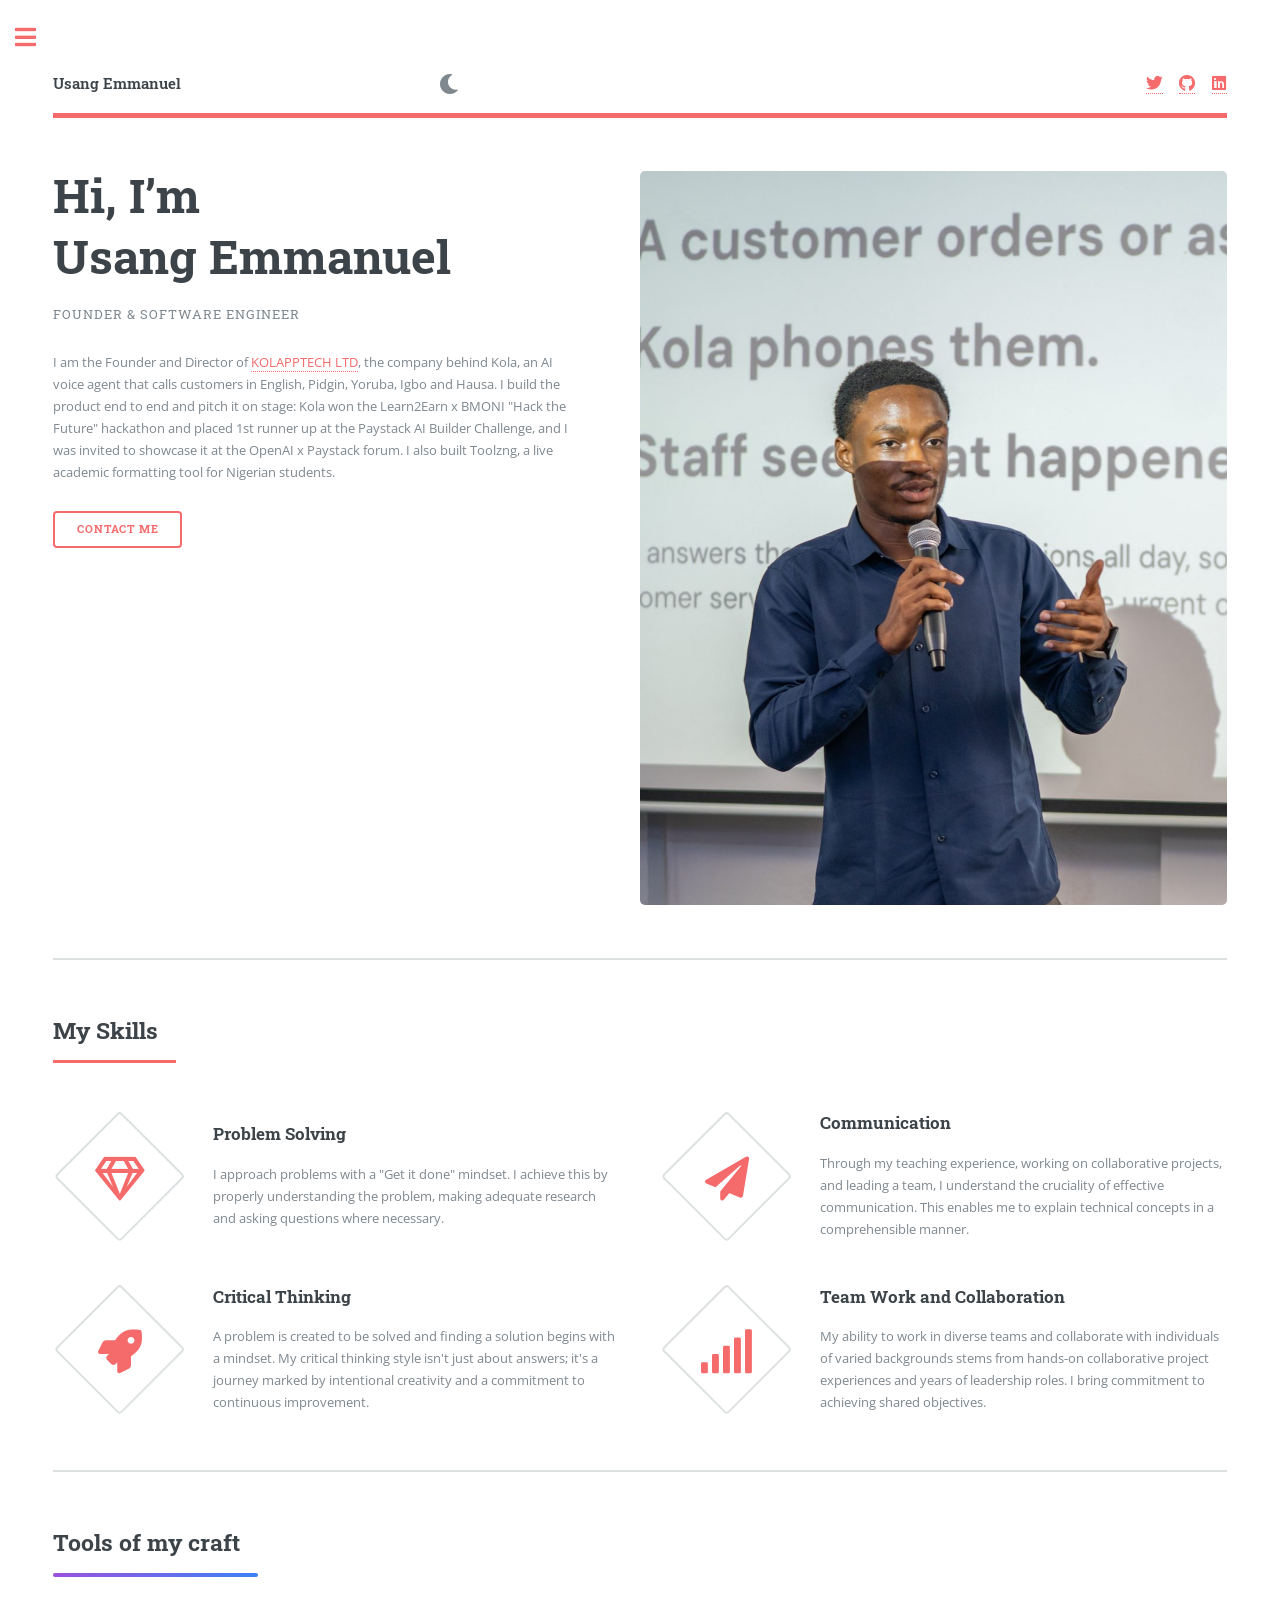
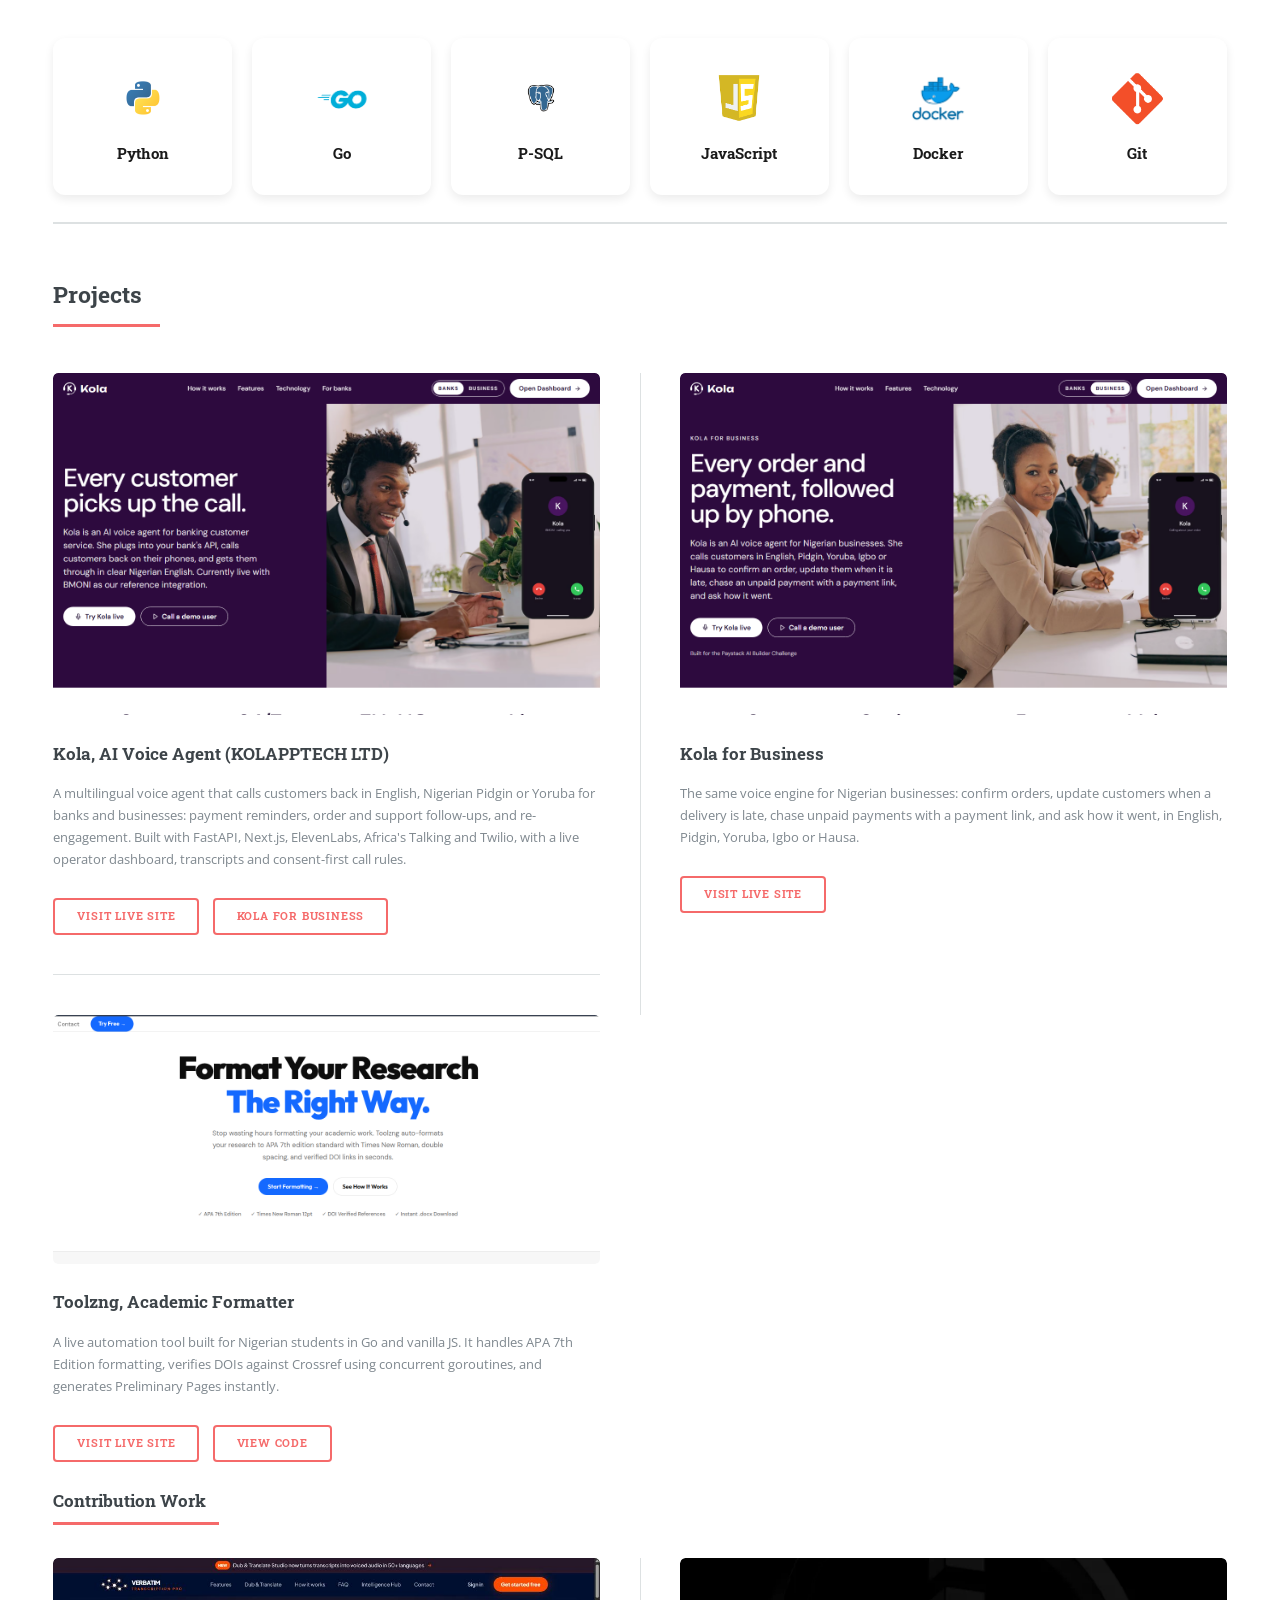
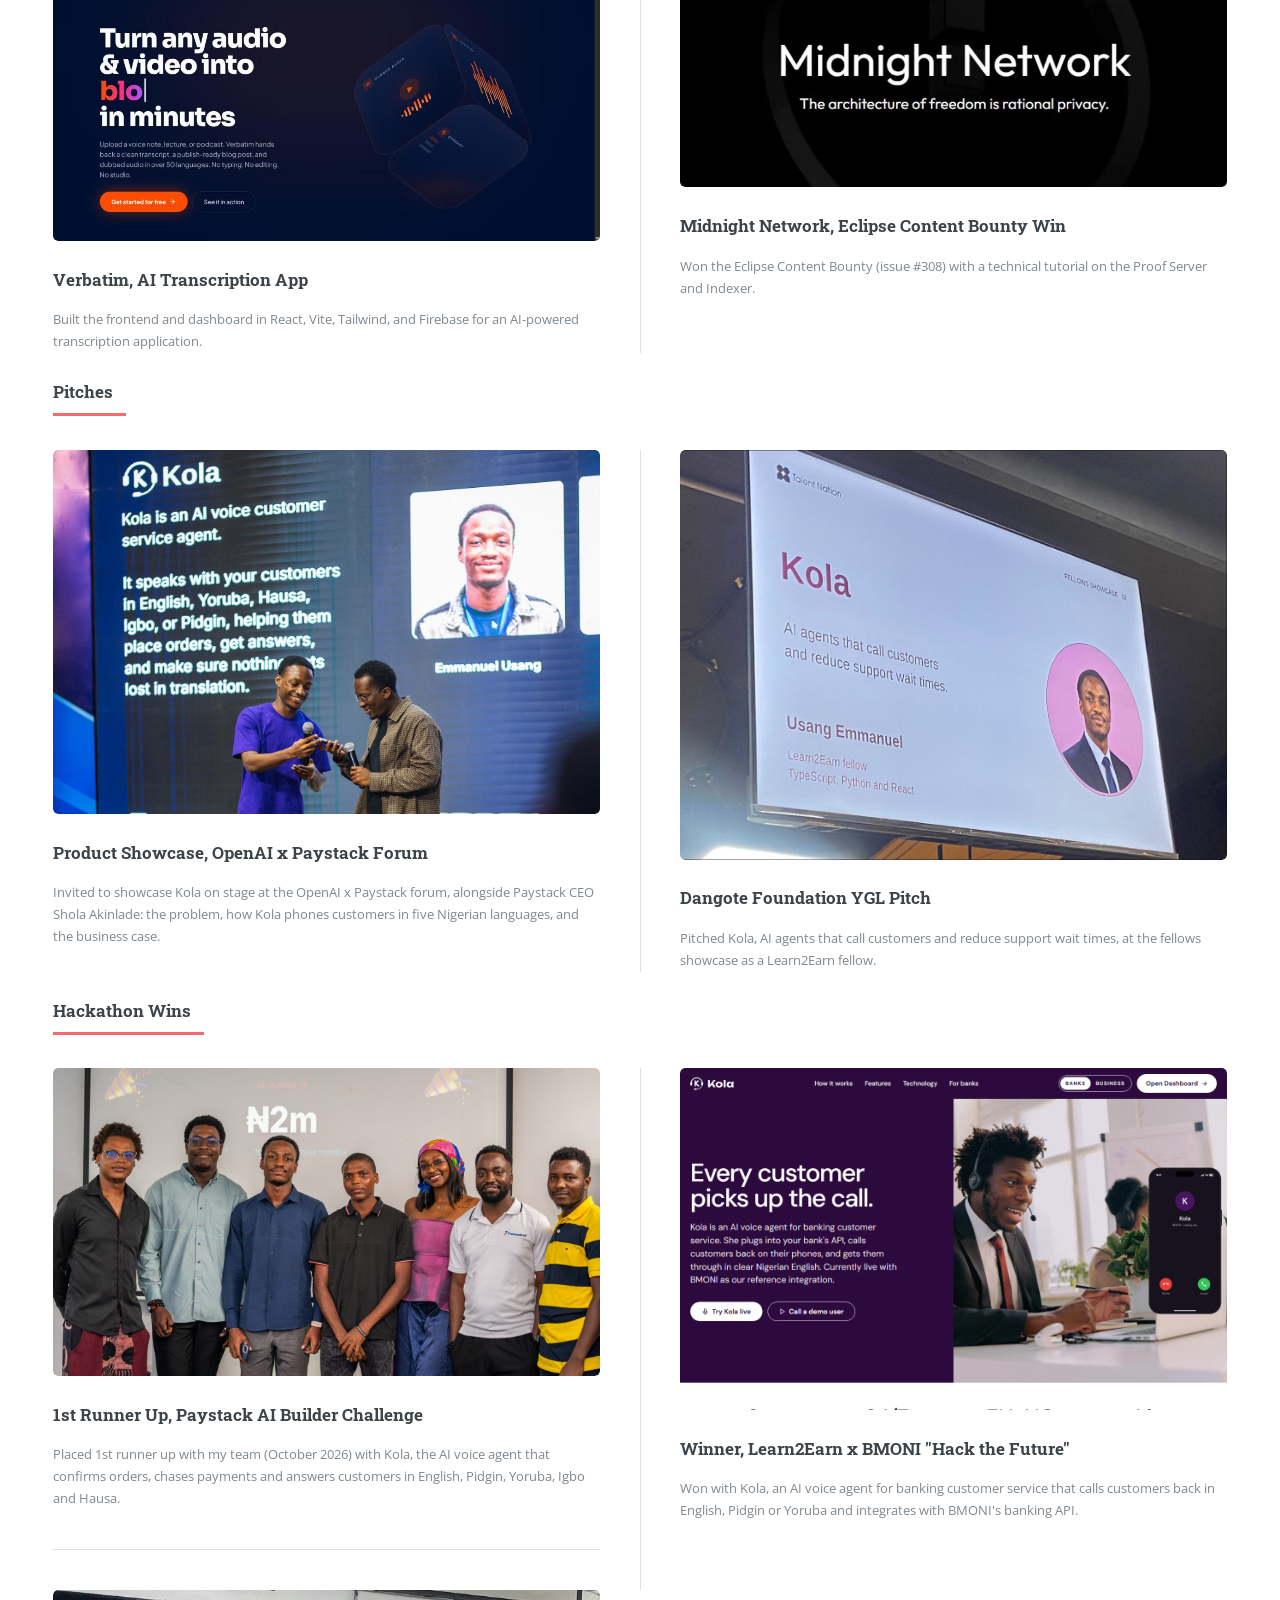
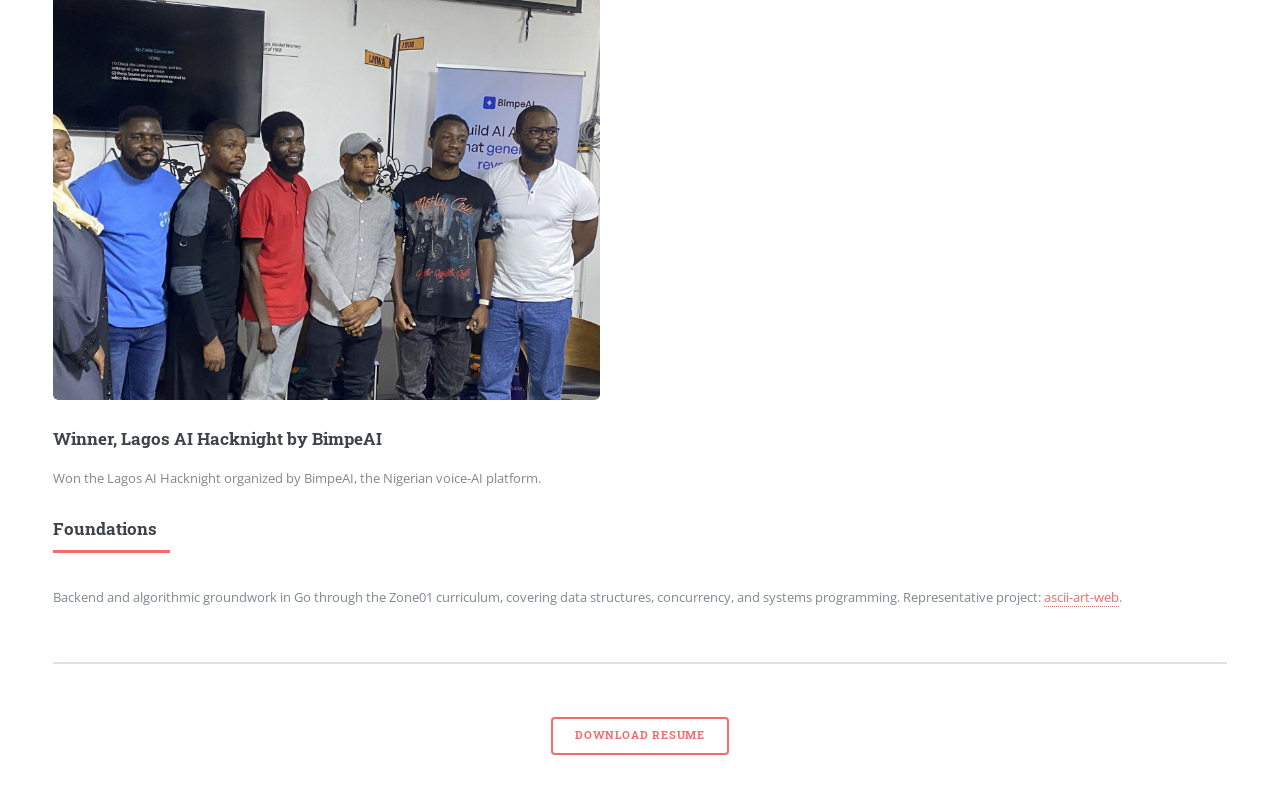
==== index.html @ 58391f9a "fix(portfolio): describe the OpenAI x Paystack event as an invited product showcase - Replace the fi" ====
<!DOCTYPE HTML>
<html>

<head>
    <title>Usang Emmanuel (Emmanuel Usang) | Founder &amp; Software Engineer, Lagos</title>
    <meta charset="utf-8" />
    <meta name="viewport" content="width=device-width, initial-scale=1, user-scalable=no" />
    <meta name="description" content="Usang Emmanuel (also written Emmanuel Usang) is a Lagos-based software engineer and the founder of KOLAPPTECH LTD, maker of Kola, an AI voice agent for banks and businesses. Python, Go, TypeScript and voice AI." />
    <meta name="author" content="Usang Emmanuel" />
    <link rel="canonical" href="https://emmanuellsensai.dev/" />
    <meta property="og:type" content="profile" />
    <meta property="og:site_name" content="Usang Emmanuel" />
    <meta property="og:title" content="Usang Emmanuel (Emmanuel Usang) | Founder &amp; Software Engineer" />
    <meta property="og:description" content="Founder of KOLAPPTECH LTD and maker of Kola, an AI voice agent for banks and businesses. Software engineer in Lagos, Nigeria." />
    <meta property="og:url" content="https://emmanuellsensai.dev/" />
    <meta property="og:image" content="https://emmanuellsensai.dev/images/paystack-openai-shola.jpg" />
    <meta property="og:image:alt" content="Usang Emmanuel on stage with Paystack CEO Shola Akinlade during his product showcase at the OpenAI x Paystack forum" />
    <meta property="profile:first_name" content="Usang" />
    <meta property="profile:last_name" content="Emmanuel" />
    <meta name="twitter:card" content="summary_large_image" />
    <meta name="twitter:title" content="Usang Emmanuel | Founder &amp; Software Engineer" />
    <meta name="twitter:description" content="Founder of KOLAPPTECH LTD and maker of Kola, an AI voice agent for banks and businesses." />
    <meta name="twitter:image" content="https://emmanuellsensai.dev/images/paystack-openai-shola.jpg" />
    <link rel="stylesheet" href="assets/css/main.css" />
    <script type="application/ld+json">
    {
      "@context": "https://schema.org",
      "@graph": [
        {
          "@type": "Person",
          "@id": "https://emmanuellsensai.dev/#person",
          "name": "Usang Emmanuel",
          "alternateName": ["Emmanuel Usang", "Emmanuel Usang Inyang", "Emmanuellsensai"],
          "url": "https://emmanuellsensai.dev/",
          "image": "https://emmanuellsensai.dev/images/usang-pitch.jpg",
          "jobTitle": "Founder and Director, KOLAPPTECH LTD",
          "description": "Software engineer and founder of KOLAPPTECH LTD, the company behind Kola, an AI voice agent for banks and businesses.",
          "worksFor": { "@id": "https://www.kolapp.tech/#org" },
          "address": { "@type": "PostalAddress", "addressLocality": "Lagos", "addressCountry": "NG" },
          "knowsAbout": ["Software engineering", "Voice AI", "Python", "Go", "TypeScript", "AI voice agents", "Public speaking"],
          "sameAs": [
            "https://github.com/Emmanuellsensai",
            "https://www.linkedin.com/in/usang-emmanuel-054b053a1/",
            "https://x.com/emmanuellsensai",
            "https://www.kolapp.tech"
          ]
        },
        {
          "@type": "Organization",
          "@id": "https://www.kolapp.tech/#org",
          "name": "KOLAPPTECH LTD",
          "url": "https://www.kolapp.tech",
          "founder": { "@id": "https://emmanuellsensai.dev/#person" }
        },
        {
          "@type": "WebSite",
          "@id": "https://emmanuellsensai.dev/#site",
          "url": "https://emmanuellsensai.dev/",
          "name": "Usang Emmanuel",
          "author": { "@id": "https://emmanuellsensai.dev/#person" }
        }
      ]
    }
    </script>
</head>

<body class="is-preload">

    <div id="wrapper">

        <div id="main">
            <div class="inner">

                <header id="header" style="display: flex; align-items: center;">
                    <a href="index.html" class="logo"><strong>Usang Emmanuel</strong></a>
                    <a href="#" id="theme-toggle" class="icon solid fa-moon" style="font-size: 1.5em; border-bottom: none; margin-left: auto; margin-right: 15px; color: inherit; text-decoration: none;"></a>
                    <ul class="icons" style="margin: 0;">
                        <li><a href="https://x.com/emmanuellsensai"><span class="icon brands fa-twitter"><span class="label">Twitter</span></span></a></li>
                        <li><a href="https://github.com/Emmanuellsensai"><span class="icon brands fa-github"><span class="label">GitHub</span></span></a></li>
                        <li><a href="https://www.linkedin.com/in/usang-emmanuel-054b053a1/"><span class="icon brands fa-linkedin"><span class="label">LinkedIn</span></span></a></li>
                    </ul>
                </header>

                <section id="banner">
                    <div class="content">
                        <header>
                            <h1>Hi, I’m Usang&nbsp;Emmanuel</h1>
                            <p>Founder &amp; Software Engineer</p>
                        </header>
                        <p>I am the Founder and Director of <a href="https://www.kolapp.tech">KOLAPPTECH LTD</a>, the company behind Kola, an AI voice agent that calls customers in English, Pidgin, Yoruba, Igbo and Hausa. I build the product end to end and pitch it on stage: Kola won the Learn2Earn x BMONI "Hack the Future" hackathon and placed 1st runner up at the Paystack AI Builder Challenge, and I was invited to showcase it at the OpenAI x Paystack forum. I also built Toolzng, a live academic formatting tool for Nigerian students.</p>
                        <ul class="actions">
                            <li><a href="mailto:emmanuelusang60@gmail.com?body=Hi%20Emmanuel," class="button big">Contact Me</a></li>
                        </ul>
                    </div>
                    <span class="image object">
                        <img src="images/usang-pitch.jpg" alt="Usang Emmanuel, founder of KOLAPPTECH LTD, pitching Kola on stage in Lagos" />
                    </span>
                </section>

                <section>
                    <header class="major">
                        <h2>My Skills</h2>
                    </header>
                    <div class="features">
                        <article>
                            <span class="icon fa-gem"></span>
                            <div class="content">
                                <h3>Problem Solving</h3>
                                <p>I approach problems with a "Get it done" mindset. I achieve this by properly understanding the problem, making adequate research and asking questions where necessary.</p>
                            </div>
                        </article>
                        <article>
                            <span class="icon solid fa-paper-plane"></span>
                            <div class="content">
                                <h3>Communication</h3>
                                <p>Through my teaching experience, working on collaborative projects, and leading a team, I understand the cruciality of effective communication. This enables me to explain technical concepts in a comprehensible manner.</p>
                            </div>
                        </article>
                        <article>
                            <span class="icon solid fa-rocket"></span>
                            <div class="content">
                                <h3>Critical Thinking</h3>
                                <p>A problem is created to be solved and finding a solution begins with a mindset. My critical thinking style isn't just about answers; it's a journey marked by intentional creativity and a commitment to continuous improvement.</p>
                            </div>
                        </article>
                        <article>
                            <span class="icon solid fa-signal"></span>
                            <div class="content">
                                <h3>Team Work and Collaboration</h3>
                                <p>My ability to work in diverse teams and collaborate with individuals of varied backgrounds stems from hands-on collaborative project experiences and years of leadership roles. I bring commitment to achieving shared objectives.</p>
                            </div>
                        </article>
                    </div>
                </section>

                <section>
                    <header class="major">
                        <h2 class="gradient-heading">Tools of my craft</h2>
                    </header>
                    <div class="tools-grid">
                        <div class="tool-card">
                            <img src="images/python-logo.png" alt="Python" />
                            <h4>Python</h4>
                        </div>
                        <div class="tool-card">
                            <img src="images/go-logo.png" alt="Go" />
                            <h4>Go</h4>
                        </div>
                        <div class="tool-card">
                            <img src="images/sql-logo.png" alt="SQL" />
                            <h4>P-SQL</h4>
                        </div>
                        <div class="tool-card">
                            <img src="images/js-logo.png" alt="JavaScript" />
                            <h4>JavaScript</h4>
                        </div>
                        <div class="tool-card">
                            <img src="images/docker-logo.png" alt="Docker" />
                            <h4>Docker</h4>
                        </div>
                        <div class="tool-card">
                            <img src="images/git-logo.png" alt="Git" />
                            <h4>Git</h4>
                        </div>
                    </div>
                </section>

                <section>
                    <header class="major">
                        <h2>Projects</h2>
                    </header>
                    <div class="posts">
                        <article>
                            <a href="https://www.kolapp.tech" class="image"><img src="images/kola.png" alt="Kola for Banks: AI voice agent for bank customer service in Nigeria, by KOLAPPTECH LTD" /></a>
                            <h3>Kola, AI Voice Agent (KOLAPPTECH LTD)</h3>
                            <p>A multilingual voice agent that calls customers back in English, Nigerian Pidgin or Yoruba for banks and businesses: payment reminders, order and support follow-ups, and re-engagement. Built with FastAPI, Next.js, ElevenLabs, Africa's Talking and Twilio, with a live operator dashboard, transcripts and consent-first call rules.</p>
                            <ul class="actions">
                                <li><a href="https://www.kolapp.tech" class="button">Visit Live Site</a></li>
                                <li><a href="https://business.kolapp.tech" class="button">Kola for Business</a></li>
                            </ul>
                        </article>
                        <article>
                            <a href="https://business.kolapp.tech" class="image"><img src="images/kola-business.png" alt="Kola for Business: AI voice agent for orders and payments in five Nigerian languages" /></a>
                            <h3>Kola for Business</h3>
                            <p>The same voice engine for Nigerian businesses: confirm orders, update customers when a delivery is late, chase unpaid payments with a payment link, and ask how it went, in English, Pidgin, Yoruba, Igbo or Hausa.</p>
                            <ul class="actions">
                                <li><a href="https://business.kolapp.tech" class="button">Visit Live Site</a></li>
                            </ul>
                        </article>
                        <article>
                            <a href="https://toolzng.me" class="image"><img src="images/toolzng.jpg" alt="Toolzng, an academic document formatting tool for Nigerian students" /></a>
                            <h3>Toolzng, Academic Formatter</h3>
                            <p>A live automation tool built for Nigerian students in Go and vanilla JS. It handles APA 7th Edition formatting, verifies DOIs against Crossref using concurrent goroutines, and generates Preliminary Pages instantly.</p>
                            <ul class="actions">
                                <li><a href="https://toolzng.me" class="button">Visit Live Site</a></li>
                                <li><a href="https://github.com/Emmanuellsensai/toolzng-public" class="button">View Code</a></li>
                            </ul>
                        </article>
                                            </div>
                    <header class="major">
                        <h3>Contribution Work</h3>
                    </header>
                    <div class="posts">
                                                <article>
                            <a href="https://verbatim.site" class="image"><img src="images/verbatim.jpg" alt="Verbatim, an AI transcription app" /></a>
                            <h3>Verbatim, AI Transcription App</h3>
                            <p>Built the frontend and dashboard in React, Vite, Tailwind, and Firebase for an AI-powered transcription application.</p>
                        </article>
                        <article>
                            <a href="https://dev.to/emmanuellsensai/proof-server-and-indexer-how-midnight-processes-transactions-1adn" class="image"><img src="images/midnight-tutorial.png" alt="Tutorial by Usang Emmanuel on how Midnight Network proof servers and indexers process transactions" /></a>
                            <h3>Midnight Network, Eclipse Content Bounty Win</h3>
                            <p>Won the Eclipse Content Bounty (issue #308) with a technical tutorial on the Proof Server and Indexer.</p>
                        </article>
                    </div>
                    <header class="major">
                        <h3>Pitches</h3>
                    </header>
                    <div class="posts">
                        <article>
                            <a href="https://business.kolapp.tech" class="image"><img src="images/paystack-openai-shola.jpg" alt="Usang Emmanuel on stage with Paystack CEO Shola Akinlade during his product showcase at the OpenAI x Paystack forum" loading="lazy" /></a>
                            <h3>Product Showcase, OpenAI x Paystack Forum</h3>
                            <p>Invited to showcase Kola on stage at the OpenAI x Paystack forum, alongside Paystack CEO Shola Akinlade: the problem, how Kola phones customers in five Nigerian languages, and the business case.</p>
                        </article>
                        <article>
                            <a href="https://www.kolapp.tech" class="image"><img src="images/dangote-ygl-showcase.jpg" alt="Kola slide with Usang Emmanuel's photo on screen at the Dangote Foundation YGL pitch fellows showcase" loading="lazy" /></a>
                            <h3>Dangote Foundation YGL Pitch</h3>
                            <p>Pitched Kola, AI agents that call customers and reduce support wait times, at the fellows showcase as a Learn2Earn fellow.</p>
                        </article>
                    </div>
                    <header class="major">
                        <h3>Hackathon Wins</h3>
                    </header>
                    <div class="posts">
                        <article>
                            <a href="https://business.kolapp.tech" class="image"><img src="images/paystack-hackathon-team.jpg" alt="Usang Emmanuel and team, 1st runner up at the Paystack AI Builder Challenge" loading="lazy" /></a>
                            <h3>1st Runner Up, Paystack AI Builder Challenge</h3>
                            <p>Placed 1st runner up with my team (October 2026) with Kola, the AI voice agent that confirms orders, chases payments and answers customers in English, Pidgin, Yoruba, Igbo and Hausa.</p>
                        </article>
                        <article>
                            <a href="https://www.kolapp.tech" class="image"><img src="images/kola.png" alt="Kola, winner of the Learn2Earn x BMONI Hack the Future hackathon" /></a>
                            <h3>Winner, Learn2Earn x BMONI "Hack the Future"</h3>
                            <p>Won with Kola, an AI voice agent for banking customer service that calls customers back in English, Pidgin or Yoruba and integrates with BMONI's banking API.</p>
                        </article>
                        <article>
                            <a href="https://www.kolapp.tech" class="image"><img src="images/lagos-ai-hacknight.jpg" alt="Usang Emmanuel with fellow builders at the Lagos AI Hacknight by BimpeAI" loading="lazy" /></a>
                            <h3>Winner, Lagos AI Hacknight by BimpeAI</h3>
                            <p>Won the Lagos AI Hacknight organized by BimpeAI, the Nigerian voice-AI platform.</p>
                        </article>
                    </div>
                    <header class="major">
                        <h3>Foundations</h3>
                    </header>
                    <p>Backend and algorithmic groundwork in Go through the Zone01 curriculum, covering data structures, concurrency, and systems programming. Representative project: <a href="https://github.com/Emmanuellsensai/ascii-art-web">ascii-art-web</a>.</p>
                </section>

                <section class="split contact">
                    <ul class="actions special">
                        <li><a href="Usang_Emmanuel_CV.pdf" class="button">Download Resume</a></li>
                    </ul>
                </section>

            </div>
        </div>

        <div id="sidebar">
            <div class="inner">

                <section id="search" class="alt">
                    <form method="post" action="#">
                        <input type="text" name="query" id="query" placeholder="Search" />
                    </form>
                </section>

                <nav id="menu">
                    <header class="major">
                        <h2>Menu</h2>
                    </header>
                    <ul>
                        <li><a href="index.html">Homepage</a></li>
                        <li><a href="generic.html">Projects</a></li>
                        <li><a href="Usang_Emmanuel_CV.pdf">Download Resume</a></li>
                    </ul>
                </nav>

                <section>
                    <header class="major">
                        <h2>Get in touch with me</h2>
                    </header>
                    <p>I am open to Fullstack and Backend Developer roles, partnerships with banks and businesses through KOLAPPTECH LTD, collaborative projects, and solving your business problems.</p>
                    <ul class="contact">
                        <li class="icon solid fa-envelope"><a href="mailto:emmanuelusang60@gmail.com">emmanuelusang60@gmail.com</a></li>
                        <li class="icon solid fa-phone">(234) 80-2054-3916</li>
                        <li class="icon solid fa-home">Yaba, Lagos, Nigeria<br /></li>
                    </ul>
                </section>
                
                <footer id="footer">
                    <p class="copyright">&copy; 2026 Usang Emmanuel. All rights reserved. Design: <a href="https://html5up.net">HTML5 UP</a>.</p>
                </footer>

            </div>
        </div>

    </div>

    <script src="assets/js/jquery.min.js"></script>
    <script src="assets/js/browser.min.js"></script>
    <script src="assets/js/breakpoints.min.js"></script>
    <script src="assets/js/util.js"></script>
    <script src="assets/js/main.js"></script>
    <script>
        const themeToggle = document.getElementById('theme-toggle');
        themeToggle.addEventListener('click', function(e) {
            e.preventDefault();
            document.body.classList.toggle('dark-mode');
            
            if (document.body.classList.contains('dark-mode')) {
                themeToggle.classList.remove('fa-moon');
                themeToggle.classList.add('fa-sun');
            } else {
                themeToggle.classList.remove('fa-sun');
                themeToggle.classList.add('fa-moon');
            }
        });
    </script>

</body>


</html>
---- assets/css/main.css ----
@import url(fontawesome-all.min.css);
@import url("https://fonts.googleapis.com/css?family=Open+Sans:400,600,400italic,600italic|Roboto+Slab:400,700");
/*
	Editorial by HTML5 UP
	html5up.net | @ajlkn
	Free for personal and commercial use under the CCA 3.0 license (html5up.net/license)
*/
html, body, div, span, applet, object,
iframe, h1, h2, h3, h4, h5, h6, p, blockquote,
pre, a, abbr, acronym, address, big, cite,
code, del, dfn, em, img, ins, kbd, q, s, samp,
small, strike, strong, sub, sup, tt, var, b,
u, i, center, dl, dt, dd, ol, ul, li, fieldset,
form, label, legend, table, caption, tbody,
tfoot, thead, tr, th, td, article, aside,
canvas, details, embed, figure, figcaption,
footer, header, hgroup, menu, nav, output, ruby,
section, summary, time, mark, audio, video {
  margin: 0;
  padding: 0;
  border: 0;
  font-size: 100%;
  font: inherit;
  vertical-align: baseline; }

article, aside, details, figcaption, figure,
footer, header, hgroup, menu, nav, section {
  display: block; }

body {
  line-height: 1; }

ol, ul {
  list-style: none; }

blockquote, q {
  quotes: none; }
  blockquote:before, blockquote:after, q:before, q:after {
    content: '';
    content: none; }

table {
  border-collapse: collapse;
  border-spacing: 0; }

body {
  -webkit-text-size-adjust: none; }

mark {
  background-color: transparent;
  color: inherit; }

input::-moz-focus-inner {
  border: 0;
  padding: 0; }

input, select, textarea {
  -moz-appearance: none;
  -webkit-appearance: none;
  -ms-appearance: none;
  appearance: none; }

/* Basic */
@-ms-viewport {
  width: device-width; }

body {
  -ms-overflow-style: scrollbar; }

@media screen and (max-width: 480px) {
  html, body {
    min-width: 320px; } }

html {
  box-sizing: border-box; }

*, *:before, *:after {
  box-sizing: inherit; }

body {
  background: #ffffff; }
  body.is-preload *, body.is-preload *:before, body.is-preload *:after, body.is-resizing *, body.is-resizing *:before, body.is-resizing *:after {
    -moz-animation: none !important;
    -webkit-animation: none !important;
    -ms-animation: none !important;
    animation: none !important;
    -moz-transition: none !important;
    -webkit-transition: none !important;
    -ms-transition: none !important;
    transition: none !important; }

/* Type */
body, input, select, textarea {
  color: #7f888f;
  font-family: "Open Sans", sans-serif;
  font-size: 13pt;
  font-weight: 400;
  line-height: 1.65; }
  @media screen and (max-width: 1680px) {
    body, input, select, textarea {
      font-size: 11pt; } }
  @media screen and (max-width: 1280px) {
    body, input, select, textarea {
      font-size: 10pt; } }
  @media screen and (max-width: 360px) {
    body, input, select, textarea {
      font-size: 9pt; } }

a {
  -moz-transition: color 0.2s ease-in-out, border-bottom-color 0.2s ease-in-out;
  -webkit-transition: color 0.2s ease-in-out, border-bottom-color 0.2s ease-in-out;
  -ms-transition: color 0.2s ease-in-out, border-bottom-color 0.2s ease-in-out;
  transition: color 0.2s ease-in-out, border-bottom-color 0.2s ease-in-out;
  border-bottom: dotted 1px;
  color: #f56a6a;
  text-decoration: none; }
  a:hover {
    border-bottom-color: #f56a6a;
    color: #f56a6a !important; }
    a:hover strong {
      color: inherit; }

strong, b {
  color: #3d4449;
  font-weight: 600; }

em, i {
  font-style: italic; }

p {
  margin: 0 0 2em 0; }

h1, h2, h3, h4, h5, h6 {
  color: #3d4449;
  font-family: "Roboto Slab", serif;
  font-weight: 700;
  line-height: 1.5;
  margin: 0 0 1em 0; }
  h1 a, h2 a, h3 a, h4 a, h5 a, h6 a {
    color: inherit;
    text-decoration: none;
    border-bottom: 0; }

h1 {
  font-size: 4em;
  margin: 0 0 0.5em 0;
  line-height: 1.3; }

h2 {
  font-size: 1.75em; }

h3 {
  font-size: 1.25em; }

h4 {
  font-size: 1.1em; }

h5 {
  font-size: 0.9em; }

h6 {
  font-size: 0.7em; }

@media screen and (max-width: 1680px) {
  h1 {
    font-size: 3.5em; } }

@media screen and (max-width: 980px) {
  h1 {
    font-size: 3.25em; } }

@media screen and (max-width: 736px) {
  h1 {
    font-size: 2em;
    line-height: 1.4; }
  h2 {
    font-size: 1.5em; } }

sub {
  font-size: 0.8em;
  position: relative;
  top: 0.5em; }

sup {
  font-size: 0.8em;
  position: relative;
  top: -0.5em; }

blockquote {
  border-left: solid 3px rgba(210, 215, 217, 0.75);
  font-style: italic;
  margin: 0 0 2em 0;
  padding: 0.5em 0 0.5em 2em; }

code {
  background: rgba(230, 235, 237, 0.25);
  border-radius: 0.375em;
  border: solid 1px rgba(210, 215, 217, 0.75);
  font-family: "Courier New", monospace;
  font-size: 0.9em;
  margin: 0 0.25em;
  padding: 0.25em 0.65em; }

pre {
  -webkit-overflow-scrolling: touch;
  font-family: "Courier New", monospace;
  font-size: 0.9em;
  margin: 0 0 2em 0; }
  pre code {
    display: block;
    line-height: 1.75;
    padding: 1em 1.5em;
    overflow-x: auto; }

hr {
  border: 0;
  border-bottom: solid 1px rgba(210, 215, 217, 0.75);
  margin: 2em 0; }
  hr.major {
    margin: 3em 0; }

.align-left {
  text-align: left; }

.align-center {
  text-align: center; }

.align-right {
  text-align: right; }

/* Row */
.row {
  display: flex;
  flex-wrap: wrap;
  box-sizing: border-box;
  align-items: stretch; }
  .row > * {
    box-sizing: border-box; }
  .row.gtr-uniform > * > :last-child {
    margin-bottom: 0; }
  .row.aln-left {
    justify-content: flex-start; }
  .row.aln-center {
    justify-content: center; }
  .row.aln-right {
    justify-content: flex-end; }
  .row.aln-top {
    align-items: flex-start; }
  .row.aln-middle {
    align-items: center; }
  .row.aln-bottom {
    align-items: flex-end; }
  .row > .imp {
    order: -1; }
  .row > .col-1 {
    width: 8.33333%; }
  .row > .off-1 {
    margin-left: 8.33333%; }
  .row > .col-2 {
    width: 16.66667%; }
  .row > .off-2 {
    margin-left: 16.66667%; }
  .row > .col-3 {
    width: 25%; }
  .row > .off-3 {
    margin-left: 25%; }
  .row > .col-4 {
    width: 33.33333%; }
  .row > .off-4 {
    margin-left: 33.33333%; }
  .row > .col-5 {
    width: 41.66667%; }
  .row > .off-5 {
    margin-left: 41.66667%; }
  .row > .col-6 {
    width: 50%; }
  .row > .off-6 {
    margin-left: 50%; }
  .row > .col-7 {
    width: 58.33333%; }
  .row > .off-7 {
    margin-left: 58.33333%; }
  .row > .col-8 {
    width: 66.66667%; }
  .row > .off-8 {
    margin-left: 66.66667%; }
  .row > .col-9 {
    width: 75%; }
  .row > .off-9 {
    margin-left: 75%; }
  .row > .col-10 {
    width: 83.33333%; }
  .row > .off-10 {
    margin-left: 83.33333%; }
  .row > .col-11 {
    width: 91.66667%; }
  .row > .off-11 {
    margin-left: 91.66667%; }
  .row > .col-12 {
    width: 100%; }
  .row > .off-12 {
    margin-left: 100%; }
  .row.gtr-0 {
    margin-top: 0;
    margin-left: 0em; }
    .row.gtr-0 > * {
      padding: 0 0 0 0em; }
    .row.gtr-0.gtr-uniform {
      margin-top: 0em; }
      .row.gtr-0.gtr-uniform > * {
        padding-top: 0em; }
  .row.gtr-25 {
    margin-top: 0;
    margin-left: -0.375em; }
    .row.gtr-25 > * {
      padding: 0 0 0 0.375em; }
    .row.gtr-25.gtr-uniform {
      margin-top: -0.375em; }
      .row.gtr-25.gtr-uniform > * {
        padding-top: 0.375em; }
  .row.gtr-50 {
    margin-top: 0;
    margin-left: -0.75em; }
    .row.gtr-50 > * {
      padding: 0 0 0 0.75em; }
    .row.gtr-50.gtr-uniform {
      margin-top: -0.75em; }
      .row.gtr-50.gtr-uniform > * {
        padding-top: 0.75em; }
  .row {
    margin-top: 0;
    margin-left: -1.5em; }
    .row > * {
      padding: 0 0 0 1.5em; }
    .row.gtr-uniform {
      margin-top: -1.5em; }
      .row.gtr-uniform > * {
        padding-top: 1.5em; }
  .row.gtr-150 {
    margin-top: 0;
    margin-left: -2.25em; }
    .row.gtr-150 > * {
      padding: 0 0 0 2.25em; }
    .row.gtr-150.gtr-uniform {
      margin-top: -2.25em; }
      .row.gtr-150.gtr-uniform > * {
        padding-top: 2.25em; }
  .row.gtr-200 {
    margin-top: 0;
    margin-left: -3em; }
    .row.gtr-200 > * {
      padding: 0 0 0 3em; }
    .row.gtr-200.gtr-uniform {
      margin-top: -3em; }
      .row.gtr-200.gtr-uniform > * {
        padding-top: 3em; }
  @media screen and (max-width: 1680px) {
    .row {
      display: flex;
      flex-wrap: wrap;
      box-sizing: border-box;
      align-items: stretch; }
      .row > * {
        box-sizing: border-box; }
      .row.gtr-uniform > * > :last-child {
        margin-bottom: 0; }
      .row.aln-left {
        justify-content: flex-start; }
      .row.aln-center {
        justify-content: center; }
      .row.aln-right {
        justify-content: flex-end; }
      .row.aln-top {
        align-items: flex-start; }
      .row.aln-middle {
        align-items: center; }
      .row.aln-bottom {
        align-items: flex-end; }
      .row > .imp-xlarge {
        order: -1; }
      .row > .col-1-xlarge {
        width: 8.33333%; }
      .row > .off-1-xlarge {
        margin-left: 8.33333%; }
      .row > .col-2-xlarge {
        width: 16.66667%; }
      .row > .off-2-xlarge {
        margin-left: 16.66667%; }
      .row > .col-3-xlarge {
        width: 25%; }
      .row > .off-3-xlarge {
        margin-left: 25%; }
      .row > .col-4-xlarge {
        width: 33.33333%; }
      .row > .off-4-xlarge {
        margin-left: 33.33333%; }
      .row > .col-5-xlarge {
        width: 41.66667%; }
      .row > .off-5-xlarge {
        margin-left: 41.66667%; }
      .row > .col-6-xlarge {
        width: 50%; }
      .row > .off-6-xlarge {
        margin-left: 50%; }
      .row > .col-7-xlarge {
        width: 58.33333%; }
      .row > .off-7-xlarge {
        margin-left: 58.33333%; }
      .row > .col-8-xlarge {
        width: 66.66667%; }
      .row > .off-8-xlarge {
        margin-left: 66.66667%; }
      .row > .col-9-xlarge {
        width: 75%; }
      .row > .off-9-xlarge {
        margin-left: 75%; }
      .row > .col-10-xlarge {
        width: 83.33333%; }
      .row > .off-10-xlarge {
        margin-left: 83.33333%; }
      .row > .col-11-xlarge {
        width: 91.66667%; }
      .row > .off-11-xlarge {
        margin-left: 91.66667%; }
      .row > .col-12-xlarge {
        width: 100%; }
      .row > .off-12-xlarge {
        margin-left: 100%; }
      .row.gtr-0 {
        margin-top: 0;
        margin-left: 0em; }
        .row.gtr-0 > * {
          padding: 0 0 0 0em; }
        .row.gtr-0.gtr-uniform {
          margin-top: 0em; }
          .row.gtr-0.gtr-uniform > * {
            padding-top: 0em; }
      .row.gtr-25 {
        margin-top: 0;
        margin-left: -0.375em; }
        .row.gtr-25 > * {
          padding: 0 0 0 0.375em; }
        .row.gtr-25.gtr-uniform {
          margin-top: -0.375em; }
          .row.gtr-25.gtr-uniform > * {
            padding-top: 0.375em; }
      .row.gtr-50 {
        margin-top: 0;
        margin-left: -0.75em; }
        .row.gtr-50 > * {
          padding: 0 0 0 0.75em; }
        .row.gtr-50.gtr-uniform {
          margin-top: -0.75em; }
          .row.gtr-50.gtr-uniform > * {
            padding-top: 0.75em; }
      .row {
        margin-top: 0;
        margin-left: -1.5em; }
        .row > * {
          padding: 0 0 0 1.5em; }
        .row.gtr-uniform {
          margin-top: -1.5em; }
          .row.gtr-uniform > * {
            padding-top: 1.5em; }
      .row.gtr-150 {
        margin-top: 0;
        margin-left: -2.25em; }
        .row.gtr-150 > * {
          padding: 0 0 0 2.25em; }
        .row.gtr-150.gtr-uniform {
          margin-top: -2.25em; }
          .row.gtr-150.gtr-uniform > * {
            padding-top: 2.25em; }
      .row.gtr-200 {
        margin-top: 0;
        margin-left: -3em; }
        .row.gtr-200 > * {
          padding: 0 0 0 3em; }
        .row.gtr-200.gtr-uniform {
          margin-top: -3em; }
          .row.gtr-200.gtr-uniform > * {
            padding-top: 3em; } }
  @media screen and (max-width: 1280px) {
    .row {
      display: flex;
      flex-wrap: wrap;
      box-sizing: border-box;
      align-items: stretch; }
      .row > * {
        box-sizing: border-box; }
      .row.gtr-uniform > * > :last-child {
        margin-bottom: 0; }
      .row.aln-left {
        justify-content: flex-start; }
      .row.aln-center {
        justify-content: center; }
      .row.aln-right {
        justify-content: flex-end; }
      .row.aln-top {
        align-items: flex-start; }
      .row.aln-middle {
        align-items: center; }
      .row.aln-bottom {
        align-items: flex-end; }
      .row > .imp-large {
        order: -1; }
      .row > .col-1-large {
        width: 8.33333%; }
      .row > .off-1-large {
        margin-left: 8.33333%; }
      .row > .col-2-large {
        width: 16.66667%; }
      .row > .off-2-large {
        margin-left: 16.66667%; }
      .row > .col-3-large {
        width: 25%; }
      .row > .off-3-large {
        margin-left: 25%; }
      .row > .col-4-large {
        width: 33.33333%; }
      .row > .off-4-large {
        margin-left: 33.33333%; }
      .row > .col-5-large {
        width: 41.66667%; }
      .row > .off-5-large {
        margin-left: 41.66667%; }
      .row > .col-6-large {
        width: 50%; }
      .row > .off-6-large {
        margin-left: 50%; }
      .row > .col-7-large {
        width: 58.33333%; }
      .row > .off-7-large {
        margin-left: 58.33333%; }
      .row > .col-8-large {
        width: 66.66667%; }
      .row > .off-8-large {
        margin-left: 66.66667%; }
      .row > .col-9-large {
        width: 75%; }
      .row > .off-9-large {
        margin-left: 75%; }
      .row > .col-10-large {
        width: 83.33333%; }
      .row > .off-10-large {
        margin-left: 83.33333%; }
      .row > .col-11-large {
        width: 91.66667%; }
      .row > .off-11-large {
        margin-left: 91.66667%; }
      .row > .col-12-large {
        width: 100%; }
      .row > .off-12-large {
        margin-left: 100%; }
      .row.gtr-0 {
        margin-top: 0;
        margin-left: 0em; }
        .row.gtr-0 > * {
          padding: 0 0 0 0em; }
        .row.gtr-0.gtr-uniform {
          margin-top: 0em; }
          .row.gtr-0.gtr-uniform > * {
            padding-top: 0em; }
      .row.gtr-25 {
        margin-top: 0;
        margin-left: -0.375em; }
        .row.gtr-25 > * {
          padding: 0 0 0 0.375em; }
        .row.gtr-25.gtr-uniform {
          margin-top: -0.375em; }
          .row.gtr-25.gtr-uniform > * {
            padding-top: 0.375em; }
      .row.gtr-50 {
        margin-top: 0;
        margin-left: -0.75em; }
        .row.gtr-50 > * {
          padding: 0 0 0 0.75em; }
        .row.gtr-50.gtr-uniform {
          margin-top: -0.75em; }
          .row.gtr-50.gtr-uniform > * {
            padding-top: 0.75em; }
      .row {
        margin-top: 0;
        margin-left: -1.5em; }
        .row > * {
          padding: 0 0 0 1.5em; }
        .row.gtr-uniform {
          margin-top: -1.5em; }
          .row.gtr-uniform > * {
            padding-top: 1.5em; }
      .row.gtr-150 {
        margin-top: 0;
        margin-left: -2.25em; }
        .row.gtr-150 > * {
          padding: 0 0 0 2.25em; }
        .row.gtr-150.gtr-uniform {
          margin-top: -2.25em; }
          .row.gtr-150.gtr-uniform > * {
            padding-top: 2.25em; }
      .row.gtr-200 {
        margin-top: 0;
        margin-left: -3em; }
        .row.gtr-200 > * {
          padding: 0 0 0 3em; }
        .row.gtr-200.gtr-uniform {
          margin-top: -3em; }
          .row.gtr-200.gtr-uniform > * {
            padding-top: 3em; } }
  @media screen and (max-width: 980px) {
    .row {
      display: flex;
      flex-wrap: wrap;
      box-sizing: border-box;
      align-items: stretch; }
      .row > * {
        box-sizing: border-box; }
      .row.gtr-uniform > * > :last-child {
        margin-bottom: 0; }
      .row.aln-left {
        justify-content: flex-start; }
      .row.aln-center {
        justify-content: center; }
      .row.aln-right {
        justify-content: flex-end; }
      .row.aln-top {
        align-items: flex-start; }
      .row.aln-middle {
        align-items: center; }
      .row.aln-bottom {
        align-items: flex-end; }
      .row > .imp-medium {
        order: -1; }
      .row > .col-1-medium {
        width: 8.33333%; }
      .row > .off-1-medium {
        margin-left: 8.33333%; }
      .row > .col-2-medium {
        width: 16.66667%; }
      .row > .off-2-medium {
        margin-left: 16.66667%; }
      .row > .col-3-medium {
        width: 25%; }
      .row > .off-3-medium {
        margin-left: 25%; }
      .row > .col-4-medium {
        width: 33.33333%; }
      .row > .off-4-medium {
        margin-left: 33.33333%; }
      .row > .col-5-medium {
        width: 41.66667%; }
      .row > .off-5-medium {
        margin-left: 41.66667%; }
      .row > .col-6-medium {
        width: 50%; }
      .row > .off-6-medium {
        margin-left: 50%; }
      .row > .col-7-medium {
        width: 58.33333%; }
      .row > .off-7-medium {
        margin-left: 58.33333%; }
      .row > .col-8-medium {
        width: 66.66667%; }
      .row > .off-8-medium {
        margin-left: 66.66667%; }
      .row > .col-9-medium {
        width: 75%; }
      .row > .off-9-medium {
        margin-left: 75%; }
      .row > .col-10-medium {
        width: 83.33333%; }
      .row > .off-10-medium {
        margin-left: 83.33333%; }
      .row > .col-11-medium {
        width: 91.66667%; }
      .row > .off-11-medium {
        margin-left: 91.66667%; }
      .row > .col-12-medium {
        width: 100%; }
      .row > .off-12-medium {
        margin-left: 100%; }
      .row.gtr-0 {
        margin-top: 0;
        margin-left: 0em; }
        .row.gtr-0 > * {
          padding: 0 0 0 0em; }
        .row.gtr-0.gtr-uniform {
          margin-top: 0em; }
          .row.gtr-0.gtr-uniform > * {
            padding-top: 0em; }
      .row.gtr-25 {
        margin-top: 0;
        margin-left: -0.375em; }
        .row.gtr-25 > * {
          padding: 0 0 0 0.375em; }
        .row.gtr-25.gtr-uniform {
          margin-top: -0.375em; }
          .row.gtr-25.gtr-uniform > * {
            padding-top: 0.375em; }
      .row.gtr-50 {
        margin-top: 0;
        margin-left: -0.75em; }
        .row.gtr-50 > * {
          padding: 0 0 0 0.75em; }
        .row.gtr-50.gtr-uniform {
          margin-top: -0.75em; }
          .row.gtr-50.gtr-uniform > * {
            padding-top: 0.75em; }
      .row {
        margin-top: 0;
        margin-left: -1.5em; }
        .row > * {
          padding: 0 0 0 1.5em; }
        .row.gtr-uniform {
          margin-top: -1.5em; }
          .row.gtr-uniform > * {
            padding-top: 1.5em; }
      .row.gtr-150 {
        margin-top: 0;
        margin-left: -2.25em; }
        .row.gtr-150 > * {
          padding: 0 0 0 2.25em; }
        .row.gtr-150.gtr-uniform {
          margin-top: -2.25em; }
          .row.gtr-150.gtr-uniform > * {
            padding-top: 2.25em; }
      .row.gtr-200 {
        margin-top: 0;
        margin-left: -3em; }
        .row.gtr-200 > * {
          padding: 0 0 0 3em; }
        .row.gtr-200.gtr-uniform {
          margin-top: -3em; }
          .row.gtr-200.gtr-uniform > * {
            padding-top: 3em; } }
  @media screen and (max-width: 736px) {
    .row {
      display: flex;
      flex-wrap: wrap;
      box-sizing: border-box;
      align-items: stretch; }
      .row > * {
        box-sizing: border-box; }
      .row.gtr-uniform > * > :last-child {
        margin-bottom: 0; }
      .row.aln-left {
        justify-content: flex-start; }
      .row.aln-center {
        justify-content: center; }
      .row.aln-right {
        justify-content: flex-end; }
      .row.aln-top {
        align-items: flex-start; }
      .row.aln-middle {
        align-items: center; }
      .row.aln-bottom {
        align-items: flex-end; }
      .row > .imp-small {
        order: -1; }
      .row > .col-1-small {
        width: 8.33333%; }
      .row > .off-1-small {
        margin-left: 8.33333%; }
      .row > .col-2-small {
        width: 16.66667%; }
      .row > .off-2-small {
        margin-left: 16.66667%; }
      .row > .col-3-small {
        width: 25%; }
      .row > .off-3-small {
        margin-left: 25%; }
      .row > .col-4-small {
        width: 33.33333%; }
      .row > .off-4-small {
        margin-left: 33.33333%; }
      .row > .col-5-small {
        width: 41.66667%; }
      .row > .off-5-small {
        margin-left: 41.66667%; }
      .row > .col-6-small {
        width: 50%; }
      .row > .off-6-small {
        margin-left: 50%; }
      .row > .col-7-small {
        width: 58.33333%; }
      .row > .off-7-small {
        margin-left: 58.33333%; }
      .row > .col-8-small {
        width: 66.66667%; }
      .row > .off-8-small {
        margin-left: 66.66667%; }
      .row > .col-9-small {
        width: 75%; }
      .row > .off-9-small {
        margin-left: 75%; }
      .row > .col-10-small {
        width: 83.33333%; }
      .row > .off-10-small {
        margin-left: 83.33333%; }
      .row > .col-11-small {
        width: 91.66667%; }
      .row > .off-11-small {
        margin-left: 91.66667%; }
      .row > .col-12-small {
        width: 100%; }
      .row > .off-12-small {
        margin-left: 100%; }
      .row.gtr-0 {
        margin-top: 0;
        margin-left: 0em; }
        .row.gtr-0 > * {
          padding: 0 0 0 0em; }
        .row.gtr-0.gtr-uniform {
          margin-top: 0em; }
          .row.gtr-0.gtr-uniform > * {
            padding-top: 0em; }
      .row.gtr-25 {
        margin-top: 0;
        margin-left: -0.375em; }
        .row.gtr-25 > * {
          padding: 0 0 0 0.375em; }
        .row.gtr-25.gtr-uniform {
          margin-top: -0.375em; }
          .row.gtr-25.gtr-uniform > * {
            padding-top: 0.375em; }
      .row.gtr-50 {
        margin-top: 0;
        margin-left: -0.75em; }
        .row.gtr-50 > * {
          padding: 0 0 0 0.75em; }
        .row.gtr-50.gtr-uniform {
          margin-top: -0.75em; }
          .row.gtr-50.gtr-uniform > * {
            padding-top: 0.75em; }
      .row {
        margin-top: 0;
        margin-left: -1.5em; }
        .row > * {
          padding: 0 0 0 1.5em; }
        .row.gtr-uniform {
          margin-top: -1.5em; }
          .row.gtr-uniform > * {
            padding-top: 1.5em; }
      .row.gtr-150 {
        margin-top: 0;
        margin-left: -2.25em; }
        .row.gtr-150 > * {
          padding: 0 0 0 2.25em; }
        .row.gtr-150.gtr-uniform {
          margin-top: -2.25em; }
          .row.gtr-150.gtr-uniform > * {
            padding-top: 2.25em; }
      .row.gtr-200 {
        margin-top: 0;
        margin-left: -3em; }
        .row.gtr-200 > * {
          padding: 0 0 0 3em; }
        .row.gtr-200.gtr-uniform {
          margin-top: -3em; }
          .row.gtr-200.gtr-uniform > * {
            padding-top: 3em; } }
  @media screen and (max-width: 480px) {
    .row {
      display: flex;
      flex-wrap: wrap;
      box-sizing: border-box;
      align-items: stretch; }
      .row > * {
        box-sizing: border-box; }
      .row.gtr-uniform > * > :last-child {
        margin-bottom: 0; }
      .row.aln-left {
        justify-content: flex-start; }
      .row.aln-center {
        justify-content: center; }
      .row.aln-right {
        justify-content: flex-end; }
      .row.aln-top {
        align-items: flex-start; }
      .row.aln-middle {
        align-items: center; }
      .row.aln-bottom {
        align-items: flex-end; }
      .row > .imp-xsmall {
        order: -1; }
      .row > .col-1-xsmall {
        width: 8.33333%; }
      .row > .off-1-xsmall {
        margin-left: 8.33333%; }
      .row > .col-2-xsmall {
        width: 16.66667%; }
      .row > .off-2-xsmall {
        margin-left: 16.66667%; }
      .row > .col-3-xsmall {
        width: 25%; }
      .row > .off-3-xsmall {
        margin-left: 25%; }
      .row > .col-4-xsmall {
        width: 33.33333%; }
      .row > .off-4-xsmall {
        margin-left: 33.33333%; }
      .row > .col-5-xsmall {
        width: 41.66667%; }
      .row > .off-5-xsmall {
        margin-left: 41.66667%; }
      .row > .col-6-xsmall {
        width: 50%; }
      .row > .off-6-xsmall {
        margin-left: 50%; }
      .row > .col-7-xsmall {
        width: 58.33333%; }
      .row > .off-7-xsmall {
        margin-left: 58.33333%; }
      .row > .col-8-xsmall {
        width: 66.66667%; }
      .row > .off-8-xsmall {
        margin-left: 66.66667%; }
      .row > .col-9-xsmall {
        width: 75%; }
      .row > .off-9-xsmall {
        margin-left: 75%; }
      .row > .col-10-xsmall {
        width: 83.33333%; }
      .row > .off-10-xsmall {
        margin-left: 83.33333%; }
      .row > .col-11-xsmall {
        width: 91.66667%; }
      .row > .off-11-xsmall {
        margin-left: 91.66667%; }
      .row > .col-12-xsmall {
        width: 100%; }
      .row > .off-12-xsmall {
        margin-left: 100%; }
      .row.gtr-0 {
        margin-top: 0;
        margin-left: 0em; }
        .row.gtr-0 > * {
          padding: 0 0 0 0em; }
        .row.gtr-0.gtr-uniform {
          margin-top: 0em; }
          .row.gtr-0.gtr-uniform > * {
            padding-top: 0em; }
      .row.gtr-25 {
        margin-top: 0;
        margin-left: -0.375em; }
        .row.gtr-25 > * {
          padding: 0 0 0 0.375em; }
        .row.gtr-25.gtr-uniform {
          margin-top: -0.375em; }
          .row.gtr-25.gtr-uniform > * {
            padding-top: 0.375em; }
      .row.gtr-50 {
        margin-top: 0;
        margin-left: -0.75em; }
        .row.gtr-50 > * {
          padding: 0 0 0 0.75em; }
        .row.gtr-50.gtr-uniform {
          margin-top: -0.75em; }
          .row.gtr-50.gtr-uniform > * {
            padding-top: 0.75em; }
      .row {
        margin-top: 0;
        margin-left: -1.5em; }
        .row > * {
          padding: 0 0 0 1.5em; }
        .row.gtr-uniform {
          margin-top: -1.5em; }
          .row.gtr-uniform > * {
            padding-top: 1.5em; }
      .row.gtr-150 {
        margin-top: 0;
        margin-left: -2.25em; }
        .row.gtr-150 > * {
          padding: 0 0 0 2.25em; }
        .row.gtr-150.gtr-uniform {
          margin-top: -2.25em; }
          .row.gtr-150.gtr-uniform > * {
            padding-top: 2.25em; }
      .row.gtr-200 {
        margin-top: 0;
        margin-left: -3em; }
        .row.gtr-200 > * {
          padding: 0 0 0 3em; }
        .row.gtr-200.gtr-uniform {
          margin-top: -3em; }
          .row.gtr-200.gtr-uniform > * {
            padding-top: 3em; } }

/* Section/Article */
section.special, article.special {
  text-align: center; }

header p {
  font-family: "Roboto Slab", serif;
  font-size: 1em;
  font-weight: 400;
  letter-spacing: 0.075em;
  margin-top: -0.5em;
  text-transform: uppercase; }

header.major > :last-child {
  border-bottom: solid 3px #f56a6a;
  display: inline-block;
  margin: 0 0 2em 0;
  padding: 0 0.75em 0.5em 0; }

header.main > :last-child {
  margin: 0 0 1em 0; }

/* Form */
form {
  margin: 0 0 2em 0; }

label {
  color: #3d4449;
  display: block;
  font-size: 0.9em;
  font-weight: 600;
  margin: 0 0 1em 0; }

input[type="text"],
input[type="password"],
input[type="email"],
input[type="tel"],
input[type="search"],
input[type="url"],
select,
textarea {
  -moz-appearance: none;
  -webkit-appearance: none;
  -ms-appearance: none;
  appearance: none;
  background: #ffffff;
  border-radius: 0.375em;
  border: none;
  border: solid 1px rgba(210, 215, 217, 0.75);
  color: inherit;
  display: block;
  outline: 0;
  padding: 0 1em;
  text-decoration: none;
  width: 100%; }
  input[type="text"]:invalid,
  input[type="password"]:invalid,
  input[type="email"]:invalid,
  input[type="tel"]:invalid,
  input[type="search"]:invalid,
  input[type="url"]:invalid,
  select:invalid,
  textarea:invalid {
    box-shadow: none; }
  input[type="text"]:focus,
  input[type="password"]:focus,
  input[type="email"]:focus,
  input[type="tel"]:focus,
  input[type="search"]:focus,
  input[type="url"]:focus,
  select:focus,
  textarea:focus {
    border-color: #f56a6a;
    box-shadow: 0 0 0 1px #f56a6a; }

select {
  background-image: url("data:image/svg+xml;charset=utf8,%3Csvg xmlns='http://www.w3.org/2000/svg' width='40' height='40' preserveAspectRatio='none' viewBox='0 0 40 40'%3E%3Cpath d='M9.4,12.3l10.4,10.4l10.4-10.4c0.2-0.2,0.5-0.4,0.9-0.4c0.3,0,0.6,0.1,0.9,0.4l3.3,3.3c0.2,0.2,0.4,0.5,0.4,0.9 c0,0.4-0.1,0.6-0.4,0.9L20.7,31.9c-0.2,0.2-0.5,0.4-0.9,0.4c-0.3,0-0.6-0.1-0.9-0.4L4.3,17.3c-0.2-0.2-0.4-0.5-0.4-0.9 c0-0.4,0.1-0.6,0.4-0.9l3.3-3.3c0.2-0.2,0.5-0.4,0.9-0.4S9.1,12.1,9.4,12.3z' fill='rgba(210, 215, 217, 0.75)' /%3E%3C/svg%3E");
  background-size: 1.25em;
  background-repeat: no-repeat;
  background-position: calc(100% - 1em) center;
  height: 2.75em;
  padding-right: 2.75em;
  text-overflow: ellipsis; }
  select option {
    color: #3d4449;
    background: #ffffff; }
  select:focus::-ms-value {
    background-color: transparent; }
  select::-ms-expand {
    display: none; }

input[type="text"],
input[type="password"],
input[type="email"],
input[type="tel"],
input[type="search"],
input[type="url"],
select {
  height: 2.75em; }

textarea {
  padding: 0.75em 1em; }

input[type="checkbox"],
input[type="radio"] {
  -moz-appearance: none;
  -webkit-appearance: none;
  -ms-appearance: none;
  appearance: none;
  display: block;
  float: left;
  margin-right: -2em;
  opacity: 0;
  width: 1em;
  z-index: -1; }
  input[type="checkbox"] + label,
  input[type="radio"] + label {
    text-decoration: none;
    color: #7f888f;
    cursor: pointer;
    display: inline-block;
    font-size: 1em;
    font-weight: 400;
    padding-left: 2.4em;
    padding-right: 0.75em;
    position: relative; }
    input[type="checkbox"] + label:before,
    input[type="radio"] + label:before {
      -moz-osx-font-smoothing: grayscale;
      -webkit-font-smoothing: antialiased;
      display: inline-block;
      font-style: normal;
      font-variant: normal;
      text-rendering: auto;
      line-height: 1;
      text-transform: none !important;
      font-family: 'Font Awesome 5 Free';
      font-weight: 900; }
    input[type="checkbox"] + label:before,
    input[type="radio"] + label:before {
      background: #ffffff;
      border-radius: 0.375em;
      border: solid 1px rgba(210, 215, 217, 0.75);
      content: '';
      display: inline-block;
      font-size: 0.8em;
      height: 2.0625em;
      left: 0;
      line-height: 2.0625em;
      position: absolute;
      text-align: center;
      top: 0;
      width: 2.0625em; }
  input[type="checkbox"]:checked + label:before,
  input[type="radio"]:checked + label:before {
    background: #3d4449;
    border-color: #3d4449;
    color: #ffffff;
    content: '\f00c'; }
  input[type="checkbox"]:focus + label:before,
  input[type="radio"]:focus + label:before {
    border-color: #f56a6a;
    box-shadow: 0 0 0 1px #f56a6a; }

input[type="checkbox"] + label:before {
  border-radius: 0.375em; }

input[type="radio"] + label:before {
  border-radius: 100%; }

::-webkit-input-placeholder {
  color: #9fa3a6 !important;
  opacity: 1.0; }

:-moz-placeholder {
  color: #9fa3a6 !important;
  opacity: 1.0; }

::-moz-placeholder {
  color: #9fa3a6 !important;
  opacity: 1.0; }

:-ms-input-placeholder {
  color: #9fa3a6 !important;
  opacity: 1.0; }

/* Box */
.box {
  border-radius: 0.375em;
  border: solid 1px rgba(210, 215, 217, 0.75);
  margin-bottom: 2em;
  padding: 1.5em; }
  .box > :last-child,
  .box > :last-child > :last-child,
  .box > :last-child > :last-child > :last-child {
    margin-bottom: 0; }
  .box.alt {
    border: 0;
    border-radius: 0;
    padding: 0; }

/* Icon */
.icon {
  text-decoration: none;
  border-bottom: none;
  position: relative; }
  .icon:before {
    -moz-osx-font-smoothing: grayscale;
    -webkit-font-smoothing: antialiased;
    display: inline-block;
    font-style: normal;
    font-variant: normal;
    text-rendering: auto;
    line-height: 1;
    text-transform: none !important;
    font-family: 'Font Awesome 5 Free';
    font-weight: 400; }
  .icon > .label {
    display: none; }
  .icon:before {
    line-height: inherit; }
  .icon.solid:before {
    font-weight: 900; }
  .icon.brands:before {
    font-family: 'Font Awesome 5 Brands'; }

/* Image */
.image {
  border-radius: 0.375em;
  border: 0;
  display: inline-block;
  position: relative; }
  .image img {
    border-radius: 0.375em;
    display: block; }
  .image.left, .image.right {
    max-width: 40%; }
    .image.left img, .image.right img {
      width: 100%; }
  .image.left {
    float: left;
    padding: 0 1.5em 1em 0;
    top: 0.25em; }
  .image.right {
    float: right;
    padding: 0 0 1em 1.5em;
    top: 0.25em; }
  .image.fit {
    display: block;
    margin: 0 0 2em 0;
    width: 100%; }
    .image.fit img {
      width: 100%; }
  .image.main {
    display: block;
    margin: 0 0 3em 0;
    width: 100%; }
    .image.main img {
      width: 100%; }

a.image {
  overflow: hidden; }
  a.image img {
    -moz-transition: -moz-transform 0.2s ease;
    -webkit-transition: -webkit-transform 0.2s ease;
    -ms-transition: -ms-transform 0.2s ease;
    transition: transform 0.2s ease; }
  a.image:hover img {
    -moz-transform: scale(1.075);
    -webkit-transform: scale(1.075);
    -ms-transform: scale(1.075);
    transform: scale(1.075); }

/* List */
ol {
  list-style: decimal;
  margin: 0 0 2em 0;
  padding-left: 1.25em; }
  ol li {
    padding-left: 0.25em; }

ul {
  list-style: disc;
  margin: 0 0 2em 0;
  padding-left: 1em; }
  ul li {
    padding-left: 0.5em; }
  ul.alt {
    list-style: none;
    padding-left: 0; }
    ul.alt li {
      border-top: solid 1px rgba(210, 215, 217, 0.75);
      padding: 0.5em 0; }
      ul.alt li:first-child {
        border-top: 0;
        padding-top: 0; }

dl {
  margin: 0 0 2em 0; }
  dl dt {
    display: block;
    font-weight: 600;
    margin: 0 0 1em 0; }
  dl dd {
    margin-left: 2em; }

/* Actions */
ul.actions {
  display: -moz-flex;
  display: -webkit-flex;
  display: -ms-flex;
  display: flex;
  cursor: default;
  list-style: none;
  margin-left: -1em;
  padding-left: 0; }
  ul.actions li {
    padding: 0 0 0 1em;
    vertical-align: middle; }
  ul.actions.special {
    -moz-justify-content: center;
    -webkit-justify-content: center;
    -ms-justify-content: center;
    justify-content: center;
    width: 100%;
    margin-left: 0; }
    ul.actions.special li:first-child {
      padding-left: 0; }
  ul.actions.stacked {
    -moz-flex-direction: column;
    -webkit-flex-direction: column;
    -ms-flex-direction: column;
    flex-direction: column;
    margin-left: 0; }
    ul.actions.stacked li {
      padding: 1.3em 0 0 0; }
      ul.actions.stacked li:first-child {
        padding-top: 0; }
  ul.actions.fit {
    width: calc(100% + 1em); }
    ul.actions.fit li {
      -moz-flex-grow: 1;
      -webkit-flex-grow: 1;
      -ms-flex-grow: 1;
      flex-grow: 1;
      -moz-flex-shrink: 1;
      -webkit-flex-shrink: 1;
      -ms-flex-shrink: 1;
      flex-shrink: 1;
      width: 100%; }
      ul.actions.fit li > * {
        width: 100%; }
    ul.actions.fit.stacked {
      width: 100%; }

/* Icons */
ul.icons {
  cursor: default;
  list-style: none;
  padding-left: 0; }
  ul.icons li {
    display: inline-block;
    padding: 0 1em 0 0; }
    ul.icons li:last-child {
      padding-right: 0; }
    ul.icons li .icon {
      color: inherit; }
      ul.icons li .icon:before {
        font-size: 1.25em; }

/* Contact */
ul.contact {
  list-style: none;
  padding: 0; }
  ul.contact li {
    text-decoration: none;
    border-top: solid 1px rgba(210, 215, 217, 0.75);
    margin: 1.5em 0 0 0;
    padding: 1.5em 0 0 3em;
    position: relative; }
    ul.contact li:before {
      -moz-osx-font-smoothing: grayscale;
      -webkit-font-smoothing: antialiased;
      display: inline-block;
      font-style: normal;
      font-variant: normal;
      text-rendering: auto;
      line-height: 1;
      text-transform: none !important;
      font-family: 'Font Awesome 5 Free';
      font-weight: 400; }
    ul.contact li:before {
      color: #f56a6a;
      display: inline-block;
      font-size: 1.5em;
      height: 1.125em;
      left: 0;
      line-height: 1.125em;
      position: absolute;
      text-align: center;
      top: 1em;
      width: 1.5em; }
    ul.contact li:first-child {
      border-top: 0;
      margin-top: 0;
      padding-top: 0; }
      ul.contact li:first-child:before {
        top: 0; }
    ul.contact li a {
      color: inherit; }

/* Pagination */
ul.pagination {
  cursor: default;
  list-style: none;
  padding-left: 0; }
  ul.pagination li {
    display: inline-block;
    padding-left: 0;
    vertical-align: middle; }
    ul.pagination li > .page {
      -moz-transition: background-color 0.2s ease-in-out, color 0.2s ease-in-out;
      -webkit-transition: background-color 0.2s ease-in-out, color 0.2s ease-in-out;
      -ms-transition: background-color 0.2s ease-in-out, color 0.2s ease-in-out;
      transition: background-color 0.2s ease-in-out, color 0.2s ease-in-out;
      border-bottom: 0;
      border-radius: 0.375em;
      display: inline-block;
      font-size: 0.8em;
      font-weight: 600;
      height: 2em;
      line-height: 2em;
      margin: 0 0.125em;
      min-width: 2em;
      padding: 0 0.5em;
      text-align: center; }
      ul.pagination li > .page.active {
        background-color: #f56a6a;
        color: #ffffff !important; }
        ul.pagination li > .page.active:hover {
          background-color: #f67878; }
        ul.pagination li > .page.active:active {
          background-color: #f45c5c; }
    ul.pagination li:first-child {
      padding-right: 0.75em; }
    ul.pagination li:last-child {
      padding-left: 0.75em; }
  @media screen and (max-width: 480px) {
    ul.pagination li:nth-child(n+2):nth-last-child(n+2) {
      display: none; }
    ul.pagination li:first-child {
      padding-right: 0; } }

/* Table */
.table-wrapper {
  -webkit-overflow-scrolling: touch;
  overflow-x: auto; }

table {
  margin: 0 0 2em 0;
  width: 100%; }
  table tbody tr {
    border: solid 1px rgba(210, 215, 217, 0.75);
    border-left: 0;
    border-right: 0; }
    table tbody tr:nth-child(2n + 1) {
      background-color: rgba(230, 235, 237, 0.25); }
  table td {
    padding: 0.75em 0.75em; }
  table th {
    color: #3d4449;
    font-size: 0.9em;
    font-weight: 600;
    padding: 0 0.75em 0.75em 0.75em;
    text-align: left; }
  table thead {
    border-bottom: solid 2px rgba(210, 215, 217, 0.75); }
  table tfoot {
    border-top: solid 2px rgba(210, 215, 217, 0.75); }
  table.alt {
    border-collapse: separate; }
    table.alt tbody tr td {
      border: solid 1px rgba(210, 215, 217, 0.75);
      border-left-width: 0;
      border-top-width: 0; }
      table.alt tbody tr td:first-child {
        border-left-width: 1px; }
    table.alt tbody tr:first-child td {
      border-top-width: 1px; }
    table.alt thead {
      border-bottom: 0; }
    table.alt tfoot {
      border-top: 0; }

/* Button */
input[type="submit"],
input[type="reset"],
input[type="button"],
button,
.button {
  -moz-appearance: none;
  -webkit-appearance: none;
  -ms-appearance: none;
  appearance: none;
  -moz-transition: background-color 0.2s ease-in-out, color 0.2s ease-in-out;
  -webkit-transition: background-color 0.2s ease-in-out, color 0.2s ease-in-out;
  -ms-transition: background-color 0.2s ease-in-out, color 0.2s ease-in-out;
  transition: background-color 0.2s ease-in-out, color 0.2s ease-in-out;
  background-color: transparent;
  border-radius: 0.375em;
  border: 0;
  box-shadow: inset 0 0 0 2px #f56a6a;
  color: #f56a6a !important;
  cursor: pointer;
  display: inline-block;
  font-family: "Roboto Slab", serif;
  font-size: 0.8em;
  font-weight: 700;
  height: 3.5em;
  letter-spacing: 0.075em;
  line-height: 3.5em;
  padding: 0 2.25em;
  text-align: center;
  text-decoration: none;
  text-transform: uppercase;
  white-space: nowrap; }
  input[type="submit"]:hover,
  input[type="reset"]:hover,
  input[type="button"]:hover,
  button:hover,
  .button:hover {
    background-color: rgba(245, 106, 106, 0.05); }
  input[type="submit"]:active,
  input[type="reset"]:active,
  input[type="button"]:active,
  button:active,
  .button:active {
    background-color: rgba(245, 106, 106, 0.15); }
  input[type="submit"].icon:before,
  input[type="reset"].icon:before,
  input[type="button"].icon:before,
  button.icon:before,
  .button.icon:before {
    margin-right: 0.5em; }
  input[type="submit"].fit,
  input[type="reset"].fit,
  input[type="button"].fit,
  button.fit,
  .button.fit {
    width: 100%; }
  input[type="submit"].small,
  input[type="reset"].small,
  input[type="button"].small,
  button.small,
  .button.small {
    font-size: 0.6em; }
  input[type="submit"].large,
  input[type="reset"].large,
  input[type="button"].large,
  button.large,
  .button.large {
    font-size: 1em;
    height: 3.65em;
    line-height: 3.65em; }
  input[type="submit"].primary,
  input[type="reset"].primary,
  input[type="button"].primary,
  button.primary,
  .button.primary {
    background-color: #f56a6a;
    box-shadow: none;
    color: #ffffff !important; }
    input[type="submit"].primary:hover,
    input[type="reset"].primary:hover,
    input[type="button"].primary:hover,
    button.primary:hover,
    .button.primary:hover {
      background-color: #f67878; }
    input[type="submit"].primary:active,
    input[type="reset"].primary:active,
    input[type="button"].primary:active,
    button.primary:active,
    .button.primary:active {
      background-color: #f45c5c; }
  input[type="submit"].disabled, input[type="submit"]:disabled,
  input[type="reset"].disabled,
  input[type="reset"]:disabled,
  input[type="button"].disabled,
  input[type="button"]:disabled,
  button.disabled,
  button:disabled,
  .button.disabled,
  .button:disabled {
    pointer-events: none;
    opacity: 0.25; }

/* Mini Posts */
.mini-posts article {
  border-top: solid 1px rgba(210, 215, 217, 0.75);
  margin-top: 2em;
  padding-top: 2em; }
  .mini-posts article .image {
    display: block;
    margin: 0 0 1.5em 0; }
    .mini-posts article .image img {
      display: block;
      width: 100%; }
  .mini-posts article:first-child {
    border-top: 0;
    margin-top: 0;
    padding-top: 0; }

/* Features */
.features {
  display: -moz-flex;
  display: -webkit-flex;
  display: -ms-flex;
  display: flex;
  -moz-flex-wrap: wrap;
  -webkit-flex-wrap: wrap;
  -ms-flex-wrap: wrap;
  flex-wrap: wrap;
  margin: 0 0 2em -3em;
  width: calc(100% + 3em); }
  .features article {
    -moz-align-items: center;
    -webkit-align-items: center;
    -ms-align-items: center;
    align-items: center;
    display: -moz-flex;
    display: -webkit-flex;
    display: -ms-flex;
    display: flex;
    margin: 0 0 3em 3em;
    position: relative;
    width: calc(50% - 3em); }
    .features article:nth-child(2n - 1) {
      margin-right: 1.5em; }
    .features article:nth-child(2n) {
      margin-left: 1.5em; }
    .features article:nth-last-child(1), .features article:nth-last-child(2) {
      margin-bottom: 0; }
    .features article .icon {
      -moz-flex-grow: 0;
      -webkit-flex-grow: 0;
      -ms-flex-grow: 0;
      flex-grow: 0;
      -moz-flex-shrink: 0;
      -webkit-flex-shrink: 0;
      -ms-flex-shrink: 0;
      flex-shrink: 0;
      display: block;
      height: 10em;
      line-height: 10em;
      margin: 0 2em 0 0;
      text-align: center;
      width: 10em; }
      .features article .icon:before {
        color: #f56a6a;
        font-size: 2.75rem;
        position: relative;
        top: 0.05em; }
      .features article .icon:after {
        -moz-transform: rotate(45deg);
        -webkit-transform: rotate(45deg);
        -ms-transform: rotate(45deg);
        transform: rotate(45deg);
        border-radius: 0.25rem;
        border: solid 2px rgba(210, 215, 217, 0.75);
        content: '';
        display: block;
        height: 7em;
        left: 50%;
        margin: -3.5em 0 0 -3.5em;
        position: absolute;
        top: 50%;
        width: 7em; }
    .features article .content {
      -moz-flex-grow: 1;
      -webkit-flex-grow: 1;
      -ms-flex-grow: 1;
      flex-grow: 1;
      -moz-flex-shrink: 1;
      -webkit-flex-shrink: 1;
      -ms-flex-shrink: 1;
      flex-shrink: 1;
      width: 100%; }
      .features article .content > :last-child {
        margin-bottom: 0; }
  @media screen and (max-width: 980px) {
    .features {
      margin: 0 0 2em 0;
      width: 100%; }
      .features article {
        margin: 0 0 3em 0;
        width: 100%; }
        .features article:nth-child(2n - 1) {
          margin-right: 0; }
        .features article:nth-child(2n) {
          margin-left: 0; }
        .features article:nth-last-child(1), .features article:nth-last-child(2) {
          margin-bottom: 3em; }
        .features article:last-child {
          margin-bottom: 0; }
        .features article .icon {
          height: 8em;
          line-height: 8em;
          width: 8em; }
          .features article .icon:before {
            font-size: 2.25rem; }
          .features article .icon:after {
            height: 6em;
            margin: -3em 0 0 -3em;
            width: 6em; } }
  @media screen and (max-width: 480px) {
    .features article {
      -moz-flex-direction: column;
      -webkit-flex-direction: column;
      -ms-flex-direction: column;
      flex-direction: column;
      -moz-align-items: -moz-flex-start;
      -webkit-align-items: -webkit-flex-start;
      -ms-align-items: -ms-flex-start;
      align-items: flex-start; }
      .features article .icon {
        height: 6em;
        line-height: 6em;
        margin: 0 0 1.5em 0;
        width: 6em; }
        .features article .icon:before {
          font-size: 1.5rem; }
        .features article .icon:after {
          height: 4em;
          margin: -2em 0 0 -2em;
          width: 4em; } }
  @media screen and (max-width: 480px) {
    .features article .icon:before {
      font-size: 1.25rem; } }

/* Posts */
.posts {
  display: -moz-flex;
  display: -webkit-flex;
  display: -ms-flex;
  display: flex;
  -moz-flex-wrap: wrap;
  -webkit-flex-wrap: wrap;
  -ms-flex-wrap: wrap;
  flex-wrap: wrap;
  margin: 0 0 2em -6em;
  width: calc(100% + 6em); }
  .posts article {
    -moz-flex-grow: 0;
    -webkit-flex-grow: 0;
    -ms-flex-grow: 0;
    flex-grow: 0;
    -moz-flex-shrink: 1;
    -webkit-flex-shrink: 1;
    -ms-flex-shrink: 1;
    flex-shrink: 1;
    margin: 0 0 6em 6em;
    position: relative;
    width: calc(33.33333% - 6em); }
    .posts article:before {
      background: rgba(210, 215, 217, 0.75);
      content: '';
      display: block;
      height: calc(100% + 6em);
      left: -3em;
      position: absolute;
      top: 0;
      width: 1px; }
    .posts article:after {
      background: rgba(210, 215, 217, 0.75);
      bottom: -3em;
      content: '';
      display: block;
      height: 1px;
      position: absolute;
      right: 0;
      width: calc(100% + 6em); }
    .posts article > :last-child {
      margin-bottom: 0; }
    .posts article .image {
      display: block;
      margin: 0 0 2em 0; }
      .posts article .image img {
        display: block;
        width: 100%; }
  @media screen and (min-width: 1681px) {
    .posts article:nth-child(3n + 1):before {
      display: none; }
    .posts article:nth-child(3n + 1):after {
      width: 100%; }
    .posts article:nth-last-child(1), .posts article:nth-last-child(2), .posts article:nth-last-child(3) {
      margin-bottom: 0; }
      .posts article:nth-last-child(1):before, .posts article:nth-last-child(2):before, .posts article:nth-last-child(3):before {
        height: 100%; }
      .posts article:nth-last-child(1):after, .posts article:nth-last-child(2):after, .posts article:nth-last-child(3):after {
        display: none; } }
  @media screen and (max-width: 1680px) {
    .posts article {
      width: calc(50% - 6em); }
      .posts article:nth-last-child(3) {
        margin-bottom: 6em; } }
  @media screen and (min-width: 481px) and (max-width: 1680px) {
    .posts article:nth-child(2n + 1):before {
      display: none; }
    .posts article:nth-child(2n + 1):after {
      width: 100%; }
    .posts article:nth-last-child(1), .posts article:nth-last-child(2) {
      margin-bottom: 0; }
      .posts article:nth-last-child(1):before, .posts article:nth-last-child(2):before {
        height: 100%; }
      .posts article:nth-last-child(1):after, .posts article:nth-last-child(2):after {
        display: none; } }
  @media screen and (max-width: 736px) {
    .posts {
      margin: 0 0 2em -4.5em;
      width: calc(100% + 4.5em); }
      .posts article {
        margin: 0 0 4.5em 4.5em;
        width: calc(50% - 4.5em); }
        .posts article:before {
          height: calc(100% + 4.5em);
          left: -2.25em; }
        .posts article:after {
          bottom: -2.25em;
          width: calc(100% + 4.5em); }
        .posts article:nth-last-child(3) {
          margin-bottom: 4.5em; } }
  @media screen and (max-width: 480px) {
    .posts {
      margin: 0 0 2em 0;
      width: 100%; }
      .posts article {
        margin: 0 0 4.5em 0;
        width: 100%; }
        .posts article:before {
          display: none; }
        .posts article:after {
          width: 100%; }
        .posts article:last-child {
          margin-bottom: 0; }
          .posts article:last-child:after {
            display: none; } }

/* Wrapper */
#wrapper {
  display: -moz-flex;
  display: -webkit-flex;
  display: -ms-flex;
  display: flex;
  -moz-flex-direction: row-reverse;
  -webkit-flex-direction: row-reverse;
  -ms-flex-direction: row-reverse;
  flex-direction: row-reverse;
  min-height: 100vh; }

/* Main */
#main {
  -moz-flex-grow: 1;
  -webkit-flex-grow: 1;
  -ms-flex-grow: 1;
  flex-grow: 1;
  -moz-flex-shrink: 1;
  -webkit-flex-shrink: 1;
  -ms-flex-shrink: 1;
  flex-shrink: 1;
  width: 100%; }
  #main > .inner {
    padding: 0 6em 0.1em 6em ;
    margin: 0 auto;
    max-width: 110em; }
    #main > .inner > section {
      padding: 6em 0 4em 0 ;
      border-top: solid 2px rgba(210, 215, 217, 0.75); }
      #main > .inner > section:first-of-type {
        border-top: 0 !important; }
  @media screen and (max-width: 1680px) {
    #main > .inner {
      padding: 0 5em 0.1em 5em ; }
      #main > .inner > section {
        padding: 5em 0 3em 0 ; } }
  @media screen and (max-width: 1280px) {
    #main > .inner {
      padding: 0 4em 0.1em 4em ; }
      #main > .inner > section {
        padding: 4em 0 2em 0 ; } }
  @media screen and (max-width: 736px) {
    #main > .inner {
      padding: 0 2em 0.1em 2em ; }
      #main > .inner > section {
        padding: 3em 0 1em 0 ; } }

/* Sidebar */
#search form {
  text-decoration: none;
  position: relative; }
  #search form:before {
    -moz-osx-font-smoothing: grayscale;
    -webkit-font-smoothing: antialiased;
    display: inline-block;
    font-style: normal;
    font-variant: normal;
    text-rendering: auto;
    line-height: 1;
    text-transform: none !important;
    font-family: 'Font Awesome 5 Free';
    font-weight: 900; }
  #search form:before {
    -moz-transform: scaleX(-1);
    -webkit-transform: scaleX(-1);
    -ms-transform: scaleX(-1);
    transform: scaleX(-1);
    color: #7f888f;
    content: '\f002';
    cursor: default;
    display: block;
    font-size: 1.5em;
    height: 2em;
    line-height: 2em;
    opacity: 0.325;
    position: absolute;
    right: 0;
    text-align: center;
    top: 0;
    width: 2em; }
  #search form input[type="text"] {
    padding-right: 2.75em; }

#sidebar {
  -moz-flex-grow: 0;
  -webkit-flex-grow: 0;
  -ms-flex-grow: 0;
  flex-grow: 0;
  -moz-flex-shrink: 0;
  -webkit-flex-shrink: 0;
  -ms-flex-shrink: 0;
  flex-shrink: 0;
  -moz-transition: margin-left 0.5s ease, box-shadow 0.5s ease;
  -webkit-transition: margin-left 0.5s ease, box-shadow 0.5s ease;
  -ms-transition: margin-left 0.5s ease, box-shadow 0.5s ease;
  transition: margin-left 0.5s ease, box-shadow 0.5s ease;
  background-color: #f5f6f7;
  font-size: 0.9em;
  position: relative;
  width: 26em; }
  #sidebar h2 {
    font-size: 1.38889em; }
  #sidebar > .inner {
    padding: 2.22222em 2.22222em 2.44444em 2.22222em ;
    position: relative;
    width: 26em; }
    #sidebar > .inner > * {
      border-bottom: solid 2px rgba(210, 215, 217, 0.75);
      margin: 0 0 3.5em 0;
      padding: 0 0 3.5em 0; }
      #sidebar > .inner > * > :last-child {
        margin-bottom: 0; }
      #sidebar > .inner > *:last-child {
        border-bottom: 0;
        margin-bottom: 0;
        padding-bottom: 0; }
    #sidebar > .inner > .alt {
      background-color: #eff1f2;
      border-bottom: 0;
      margin: -2.22222em 0 4.44444em -2.22222em;
      padding: 2.22222em;
      width: calc(100% + 4.44444em); }
  #sidebar .toggle {
    text-decoration: none;
    -moz-transition: left 0.5s ease;
    -webkit-transition: left 0.5s ease;
    -ms-transition: left 0.5s ease;
    transition: left 0.5s ease;
    -webkit-tap-highlight-color: rgba(255, 255, 255, 0);
    border: 0;
    display: block;
    height: 7.5em;
    left: 26em;
    line-height: 7.5em;
    outline: 0;
    overflow: hidden;
    position: absolute;
    text-align: center;
    text-indent: -15em;
    white-space: nowrap;
    top: 0;
    width: 6em;
    z-index: 10000; }
    #sidebar .toggle:before {
      -moz-osx-font-smoothing: grayscale;
      -webkit-font-smoothing: antialiased;
      display: inline-block;
      font-style: normal;
      font-variant: normal;
      text-rendering: auto;
      line-height: 1;
      text-transform: none !important;
      font-family: 'Font Awesome 5 Free';
      font-weight: 900; }
    #sidebar .toggle:before {
      content: '\f0c9';
      font-size: 2rem;
      height: inherit;
      left: 0;
      line-height: inherit;
      position: absolute;
      text-indent: 0;
      top: 0;
      width: inherit; }
  #sidebar.inactive {
    margin-left: -26em; }
  @media screen and (max-width: 1680px) {
    #sidebar {
      width: 24em; }
      #sidebar > .inner {
        padding: 1.66667em 1.66667em 1.33333em 1.66667em ;
        width: 24em; }
        #sidebar > .inner > .alt {
          margin: -1.66667em 0 3.33333em -1.66667em;
          padding: 1.66667em;
          width: calc(100% + 3.33333em); }
      #sidebar .toggle {
        height: 6.25em;
        left: 24em;
        line-height: 6.25em;
        text-indent: 5em;
        width: 5em; }
        #sidebar .toggle:before {
          font-size: 1.5rem; }
      #sidebar.inactive {
        margin-left: -24em; } }
  @media screen and (max-width: 1280px) {
    #sidebar {
      box-shadow: 0 0 5em 0 rgba(0, 0, 0, 0.175);
      height: 100%;
      left: 0;
      position: fixed;
      top: 0;
      z-index: 10000; }
      #sidebar.inactive {
        box-shadow: none; }
      #sidebar > .inner {
        -webkit-overflow-scrolling: touch;
        height: 100%;
        left: 0;
        overflow-x: hidden;
        overflow-y: auto;
        position: absolute;
        top: 0; }
        #sidebar > .inner:after {
          content: '';
          display: block;
          height: 4em;
          width: 100%; }
      #sidebar .toggle {
        text-indent: 6em;
        width: 6em; }
        #sidebar .toggle:before {
          font-size: 1.5rem;
          margin-left: -0.4375em; }
      body.is-preload #sidebar {
        display: none; } }
  @media screen and (max-width: 736px) {
    #sidebar .toggle {
      text-indent: 7.25em;
      width: 7.25em; }
      #sidebar .toggle:before {
        color: #7f888f;
        margin-left: -0.0625em;
        margin-top: -0.25em;
        font-size: 1.1rem;
        z-index: 1; }
      #sidebar .toggle:after {
        background: rgba(222, 225, 226, 0.75);
        border-radius: 0.375em;
        content: '';
        height: 3.5em;
        left: 1em;
        position: absolute;
        top: 1em;
        width: 5em; } }

/* Header */
#header {
  display: -moz-flex;
  display: -webkit-flex;
  display: -ms-flex;
  display: flex;
  border-bottom: solid 5px #f56a6a;
  padding: 6em 0 1em 0;
  position: relative; }
  #header > * {
    -moz-flex: 1;
    -webkit-flex: 1;
    -ms-flex: 1;
    flex: 1;
    margin-bottom: 0; }
  #header .logo {
    border-bottom: 0;
    color: inherit;
    font-family: "Roboto Slab", serif;
    font-size: 1.125em; }
  #header .icons {
    text-align: right; }
  @media screen and (max-width: 1680px) {
    #header {
      padding-top: 5em; } }
  @media screen and (max-width: 736px) {
    #header {
      padding-top: 6.5em; }
      #header .logo {
        font-size: 1.25em;
        margin: 0; }
      #header .icons {
        height: 5em;
        line-height: 5em;
        position: absolute;
        right: -0.5em;
        top: 0; } }

/* Banner */
#banner {
  padding: 6em 0 4em 0 ;
  display: -moz-flex;
  display: -webkit-flex;
  display: -ms-flex;
  display: flex; }
  #banner h1 {
    margin-top: -0.125em; }
  #banner .content {
    -moz-flex-grow: 1;
    -webkit-flex-grow: 1;
    -ms-flex-grow: 1;
    flex-grow: 1;
    -moz-flex-shrink: 1;
    -webkit-flex-shrink: 1;
    -ms-flex-shrink: 1;
    flex-shrink: 1;
    width: 50%; }
  #banner .image {
    -moz-flex-grow: 0;
    -webkit-flex-grow: 0;
    -ms-flex-grow: 0;
    flex-grow: 0;
    -moz-flex-shrink: 0;
    -webkit-flex-shrink: 0;
    -ms-flex-shrink: 0;
    flex-shrink: 0;
    display: block;
    margin: 0 0 2em 4em;
    width: 50%; }
    #banner .image img {
      height: 100%;
      -moz-object-fit: cover;
      -webkit-object-fit: cover;
      -ms-object-fit: cover;
      object-fit: cover;
      -moz-object-position: center;
      -webkit-object-position: center;
      -ms-object-position: center;
      object-position: center;
      width: 100%; }
  @media screen and (orientation: portrait) {
    #banner {
      -moz-flex-direction: column-reverse;
      -webkit-flex-direction: column-reverse;
      -ms-flex-direction: column-reverse;
      flex-direction: column-reverse; }
      #banner h1 br {
        display: none; }
      #banner .content {
        -moz-flex-grow: 0;
        -webkit-flex-grow: 0;
        -ms-flex-grow: 0;
        flex-grow: 0;
        -moz-flex-shrink: 0;
        -webkit-flex-shrink: 0;
        -ms-flex-shrink: 0;
        flex-shrink: 0;
        width: 100%; }
      #banner .image {
        -moz-flex-grow: 0;
        -webkit-flex-grow: 0;
        -ms-flex-grow: 0;
        flex-grow: 0;
        -moz-flex-shrink: 0;
        -webkit-flex-shrink: 0;
        -ms-flex-shrink: 0;
        flex-shrink: 0;
        margin: 0 0 4em 0;
        height: 25em;
        max-height: 50vh;
        min-height: 18em;
        width: 100%; } }
  @media screen and (orientation: portrait) and (max-width: 480px) {
    #banner .image {
      max-height: 35vh; } }

/* Footer */
#footer .copyright {
  color: #9fa3a6;
  font-size: 0.9em; }
  #footer .copyright a {
    color: inherit; }

/* Menu */
#menu ul {
  -moz-user-select: none;
  -webkit-user-select: none;
  -ms-user-select: none;
  user-select: none;
  color: #3d4449;
  font-family: "Roboto Slab", serif;
  font-weight: 400;
  letter-spacing: 0.075em;
  list-style: none;
  margin-bottom: 0;
  padding: 0;
  text-transform: uppercase; }
  #menu ul a, #menu ul span {
    border-bottom: 0;
    color: inherit;
    cursor: pointer;
    display: block;
    font-size: 0.9em;
    padding: 0.625em 0; }
    #menu ul a:hover, #menu ul span:hover {
      color: #f56a6a; }
    #menu ul a.opener, #menu ul span.opener {
      -moz-transition: color 0.2s ease-in-out;
      -webkit-transition: color 0.2s ease-in-out;
      -ms-transition: color 0.2s ease-in-out;
      transition: color 0.2s ease-in-out;
      text-decoration: none;
      -webkit-tap-highlight-color: rgba(255, 255, 255, 0);
      position: relative; }
      #menu ul a.opener:before, #menu ul span.opener:before {
        -moz-osx-font-smoothing: grayscale;
        -webkit-font-smoothing: antialiased;
        display: inline-block;
        font-style: normal;
        font-variant: normal;
        text-rendering: auto;
        line-height: 1;
        text-transform: none !important;
        font-family: 'Font Awesome 5 Free';
        font-weight: 900; }
      #menu ul a.opener:before, #menu ul span.opener:before {
        -moz-transition: color 0.2s ease-in-out, -moz-transform 0.2s ease-in-out;
        -webkit-transition: color 0.2s ease-in-out, -webkit-transform 0.2s ease-in-out;
        -ms-transition: color 0.2s ease-in-out, -ms-transform 0.2s ease-in-out;
        transition: color 0.2s ease-in-out, transform 0.2s ease-in-out;
        color: #9fa3a6;
        content: '\f078';
        position: absolute;
        right: 0; }
      #menu ul a.opener:hover:before, #menu ul span.opener:hover:before {
        color: #f56a6a; }
      #menu ul a.opener.active + ul, #menu ul span.opener.active + ul {
        display: block; }
      #menu ul a.opener.active:before, #menu ul span.opener.active:before {
        -moz-transform: rotate(-180deg);
        -webkit-transform: rotate(-180deg);
        -ms-transform: rotate(-180deg);
        transform: rotate(-180deg); }

#menu > ul > li {
  border-top: solid 1px rgba(210, 215, 217, 0.75);
  margin: 0.5em 0 0 0;
  padding: 0.5em 0 0 0; }
  #menu > ul > li > ul {
    color: #9fa3a6;
    display: none;
    margin: 0.5em 0 1.5em 0;
    padding-left: 1em; }
    #menu > ul > li > ul a, #menu > ul > li > ul span {
      font-size: 0.8em; }
    #menu > ul > li > ul > li {
      margin: 0.125em 0 0 0;
      padding: 0.125em 0 0 0; }
  #menu > ul > li:first-child {
    border-top: 0;
    margin-top: 0;
    padding-top: 0; }


    body.dark-mode, body.dark-mode #wrapper, body.dark-mode #main {
    background-color: #121212;
    color: #e0e0e0;
}
body.dark-mode h1, body.dark-mode h2, body.dark-mode h3, body.dark-mode p, body.dark-mode strong {
    color: #ffffff;
}
body.dark-mode #sidebar {
    background-color: #1a1a1a;
}
body.dark-mode #sidebar input {
    color: #ffffff;
    background-color: #333333;
}
/* Smooth Transition Animation */
body, #wrapper, #main, h1, h2, h3, p, strong, #sidebar, input, .icon {
    transition: background-color 0.4s ease, color 0.4s ease, border-color 0.4s ease;
}

/* Dark Mode Colors */
body.dark-mode, body.dark-mode #wrapper, body.dark-mode #main {
    background-color: #0f172a; /* Modern dark slate */
    color: #cbd5e1;
}
body.dark-mode h1, body.dark-mode h2, body.dark-mode h3, body.dark-mode p, body.dark-mode strong, body.dark-mode .logo {
    color: #f8fafc;
}
body.dark-mode #sidebar {
    background-color: #1e293b;
}
body.dark-mode #sidebar input {
    color: #f8fafc;
    background-color: #334155;
    border-color: #475569;
}
/* Tools of My Craft Styles */
.gradient-heading {
    position: relative;
    display: inline-block;
    border-bottom: none !important; 
}

.gradient-heading::after {
    content: '';
    position: absolute;
    left: 0;
    bottom: -5px;
    width: 100%;
    height: 4px;
    background: linear-gradient(90deg, #9b51e0, #3b82f6);
    border-radius: 2px;
}

.tools-grid {
    display: grid;
    grid-template-columns: repeat(auto-fit, minmax(160px, 1fr));
    gap: 20px;
    margin-top: 20px;
}

.tool-card {
    background-color: #ffffff;
    border-radius: 12px;
    box-shadow: 0 4px 10px rgba(0, 0, 0, 0.08);
    padding: 30px 20px;
    text-align: center;
    transition: transform 0.3s ease, box-shadow 0.3s ease;
    display: flex;
    flex-direction: column;
    align-items: center;
    justify-content: center;
}

.tool-card:hover {
    transform: translateY(-5px);
    box-shadow: 0 10px 20px rgba(0, 0, 0, 0.12);
}

.tool-card img {
    width: 60px;
    height: 60px;
    object-fit: contain;
    margin-bottom: 15px;
}

.tool-card h4 {
    margin: 0;
    font-size: 1.1em;
    font-weight: 700;
    color: #1a1a1a;
}

/* Dark Mode Adjustments for Tools */
body.dark-mode .tool-card {
    background-color: #1e293b;
    box-shadow: 0 4px 10px rgba(0, 0, 0, 0.4);
}

body.dark-mode .tool-card h4 {
    color: #f8fafc;
}
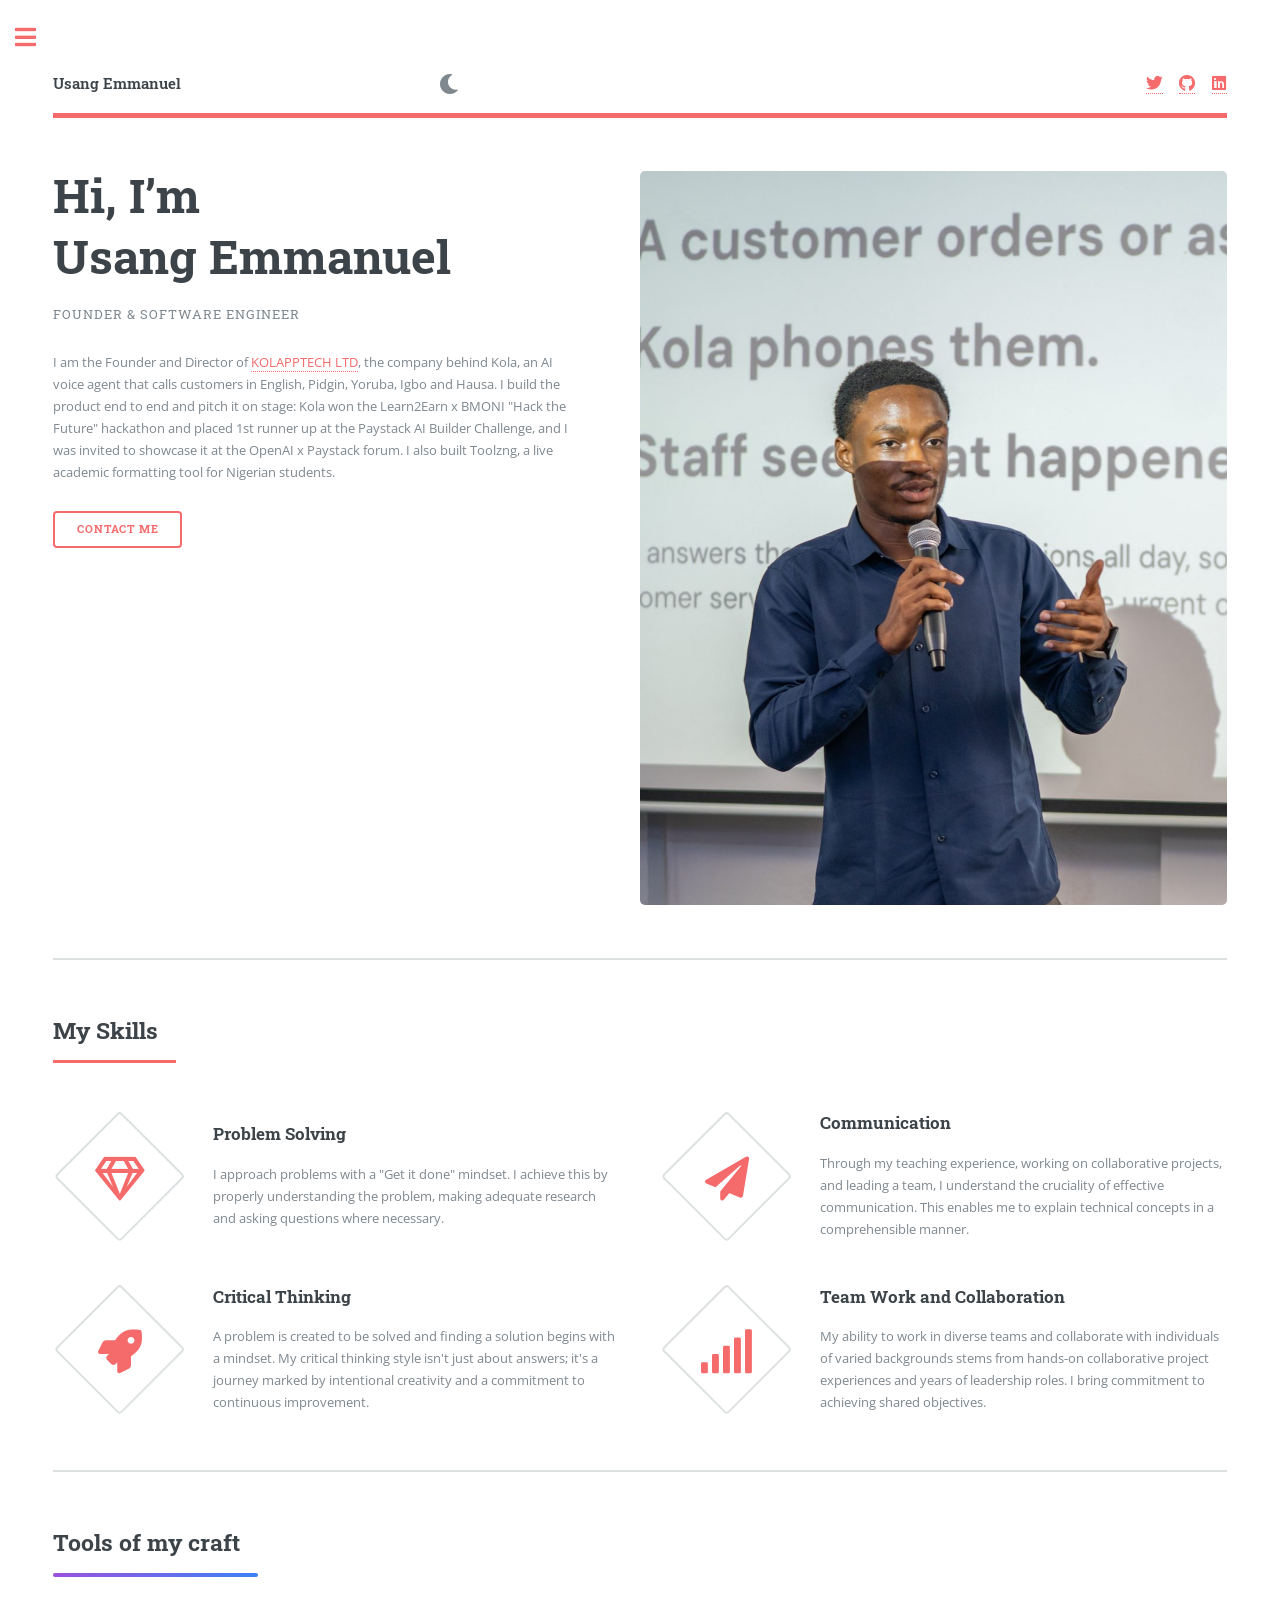
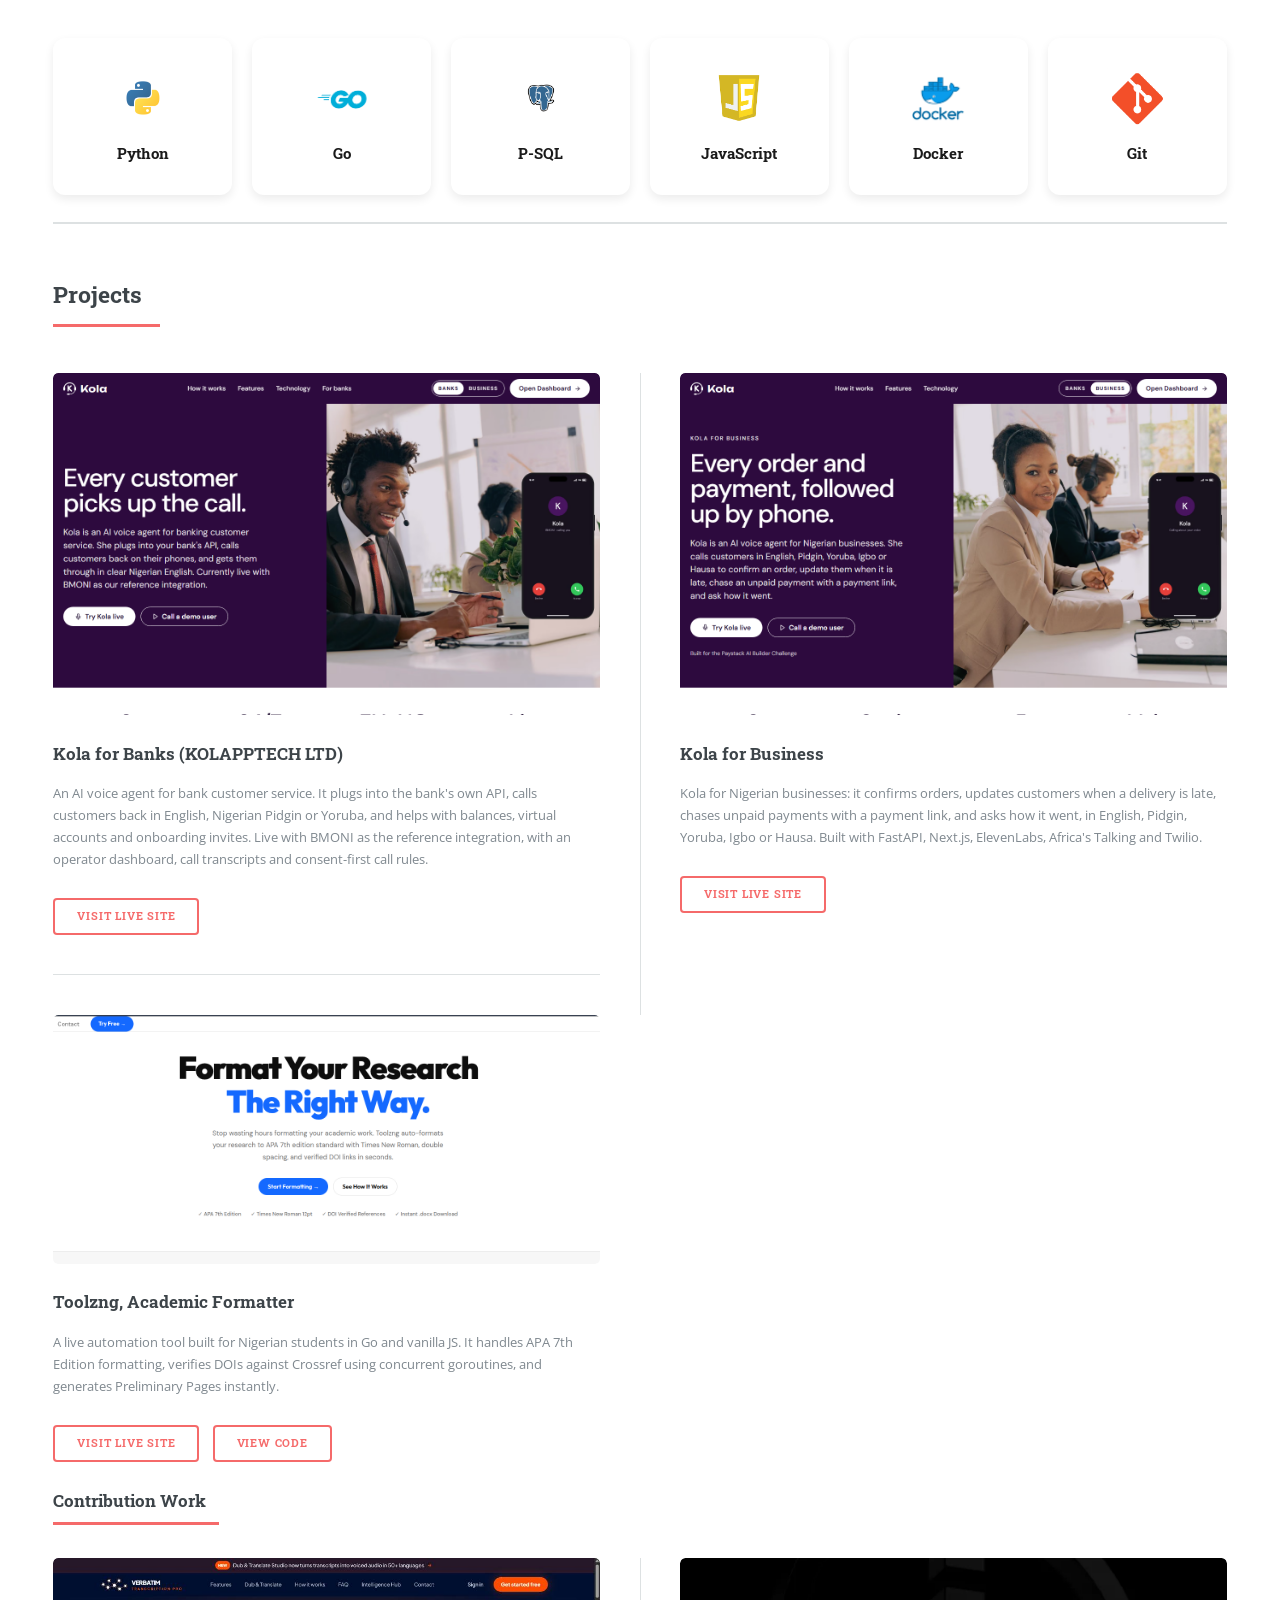
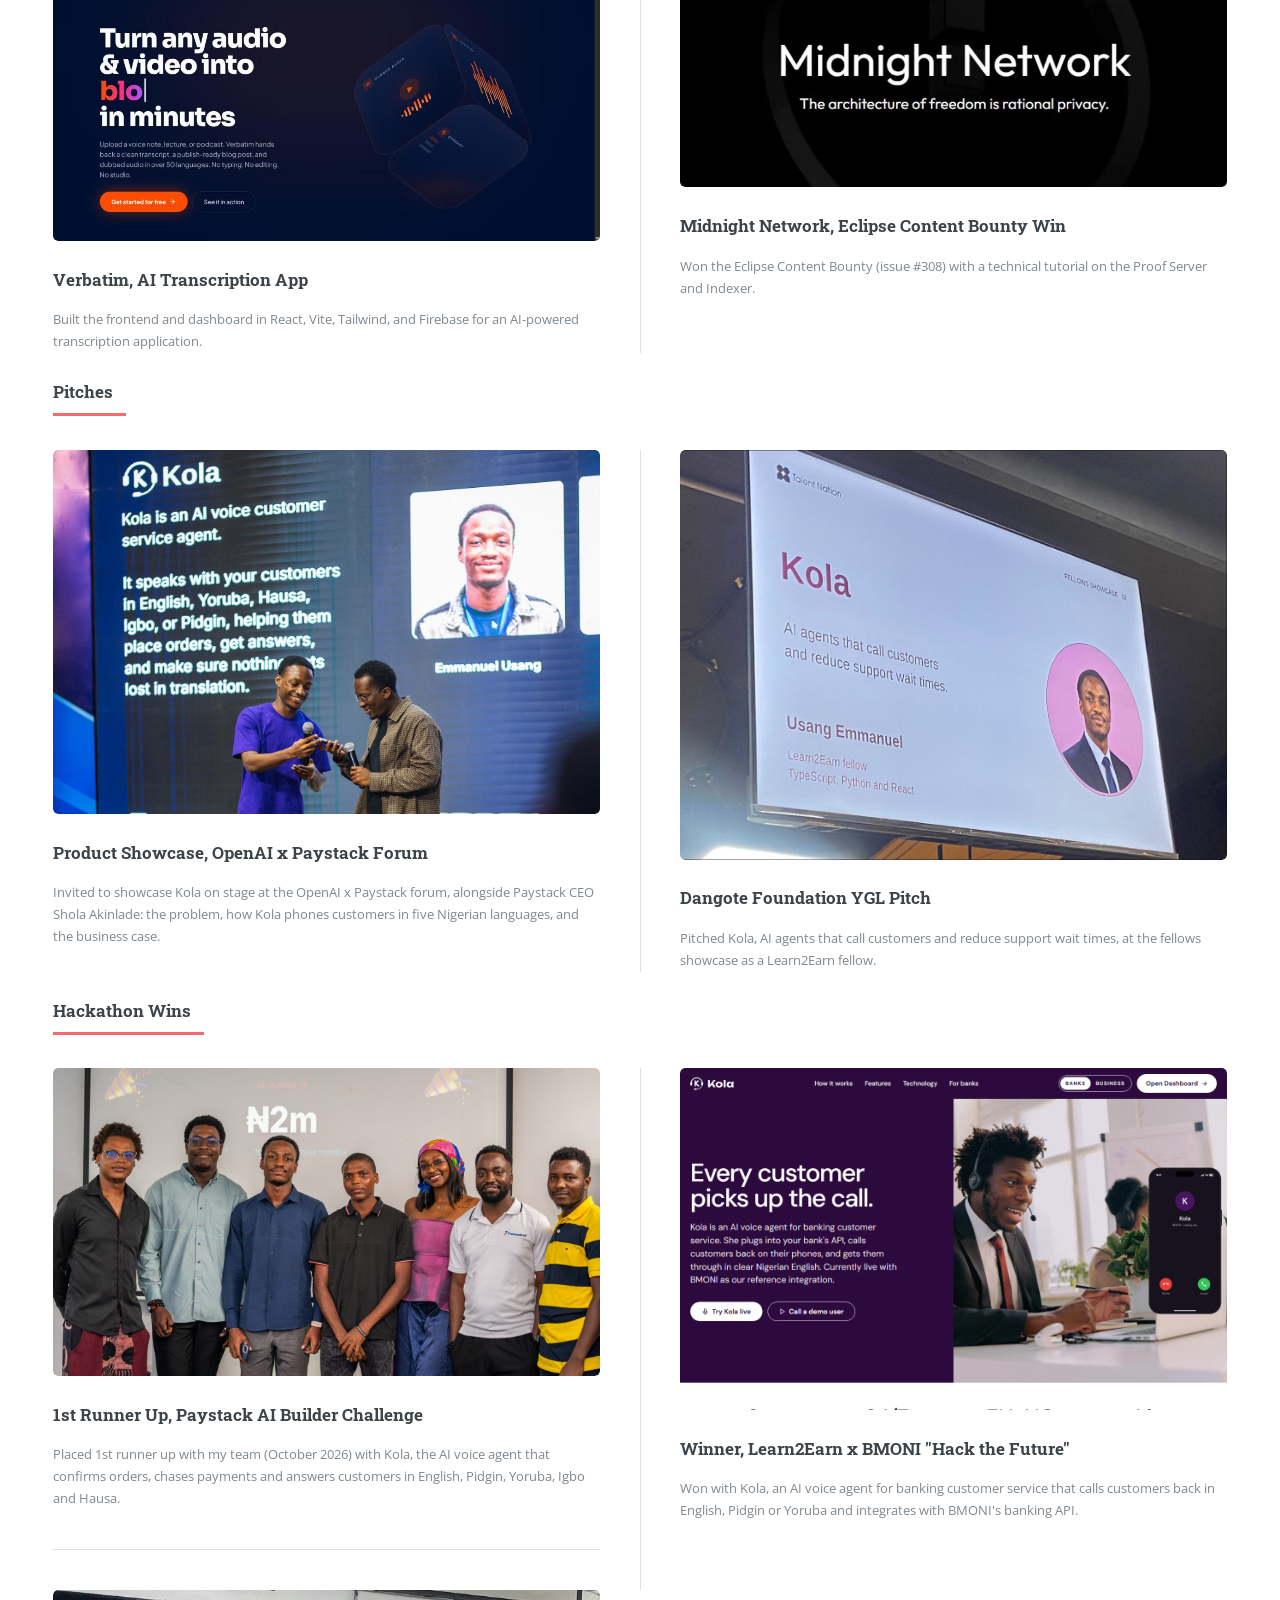
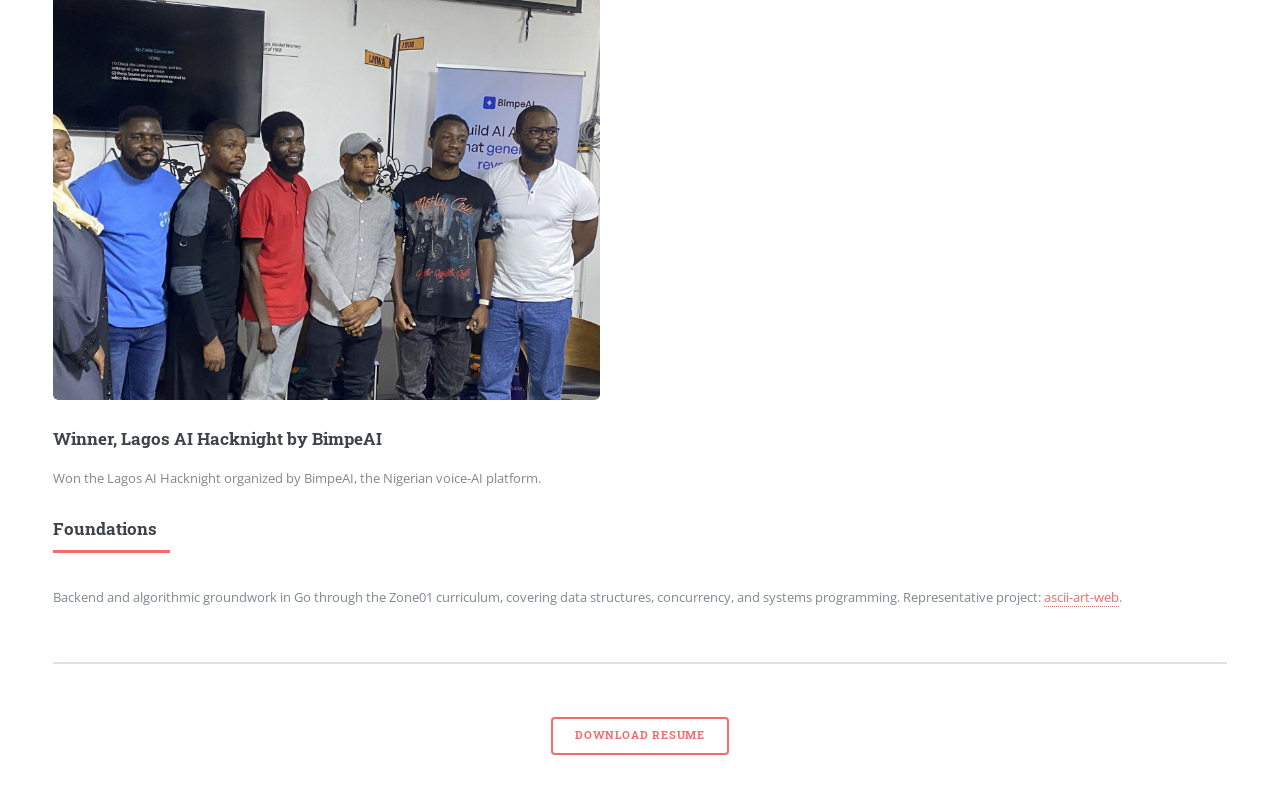
==== commit 1e17053e: "fix(portfolio): separate Kola for Banks and Kola for Business cards - Make the first project card Ko" ====
--- a/index.html
+++ b/index.html
@@ -172,17 +172,16 @@
                     <div class="posts">
                         <article>
                             <a href="https://www.kolapp.tech" class="image"><img src="images/kola.png" alt="Kola for Banks: AI voice agent for bank customer service in Nigeria, by KOLAPPTECH LTD" /></a>
-                            <h3>Kola, AI Voice Agent (KOLAPPTECH LTD)</h3>
-                            <p>A multilingual voice agent that calls customers back in English, Nigerian Pidgin or Yoruba for banks and businesses: payment reminders, order and support follow-ups, and re-engagement. Built with FastAPI, Next.js, ElevenLabs, Africa's Talking and Twilio, with a live operator dashboard, transcripts and consent-first call rules.</p>
+                            <h3>Kola for Banks (KOLAPPTECH LTD)</h3>
+                            <p>An AI voice agent for bank customer service. It plugs into the bank's own API, calls customers back in English, Nigerian Pidgin or Yoruba, and helps with balances, virtual accounts and onboarding invites. Live with BMONI as the reference integration, with an operator dashboard, call transcripts and consent-first call rules.</p>
                             <ul class="actions">
-                                <li><a href="https://www.kolapp.tech" class="button">Visit Live Site</a></li>
-                                <li><a href="https://business.kolapp.tech" class="button">Kola for Business</a></li>
+                                <li><a href="https://www.kolapp.tech/for-banks" class="button">Visit Live Site</a></li>
                             </ul>
                         </article>
                         <article>
                             <a href="https://business.kolapp.tech" class="image"><img src="images/kola-business.png" alt="Kola for Business: AI voice agent for orders and payments in five Nigerian languages" /></a>
                             <h3>Kola for Business</h3>
-                            <p>The same voice engine for Nigerian businesses: confirm orders, update customers when a delivery is late, chase unpaid payments with a payment link, and ask how it went, in English, Pidgin, Yoruba, Igbo or Hausa.</p>
+                            <p>Kola for Nigerian businesses: it confirms orders, updates customers when a delivery is late, chases unpaid payments with a payment link, and asks how it went, in English, Pidgin, Yoruba, Igbo or Hausa. Built with FastAPI, Next.js, ElevenLabs, Africa's Talking and Twilio.</p>
                             <ul class="actions">
                                 <li><a href="https://business.kolapp.tech" class="button">Visit Live Site</a></li>
                             </ul>
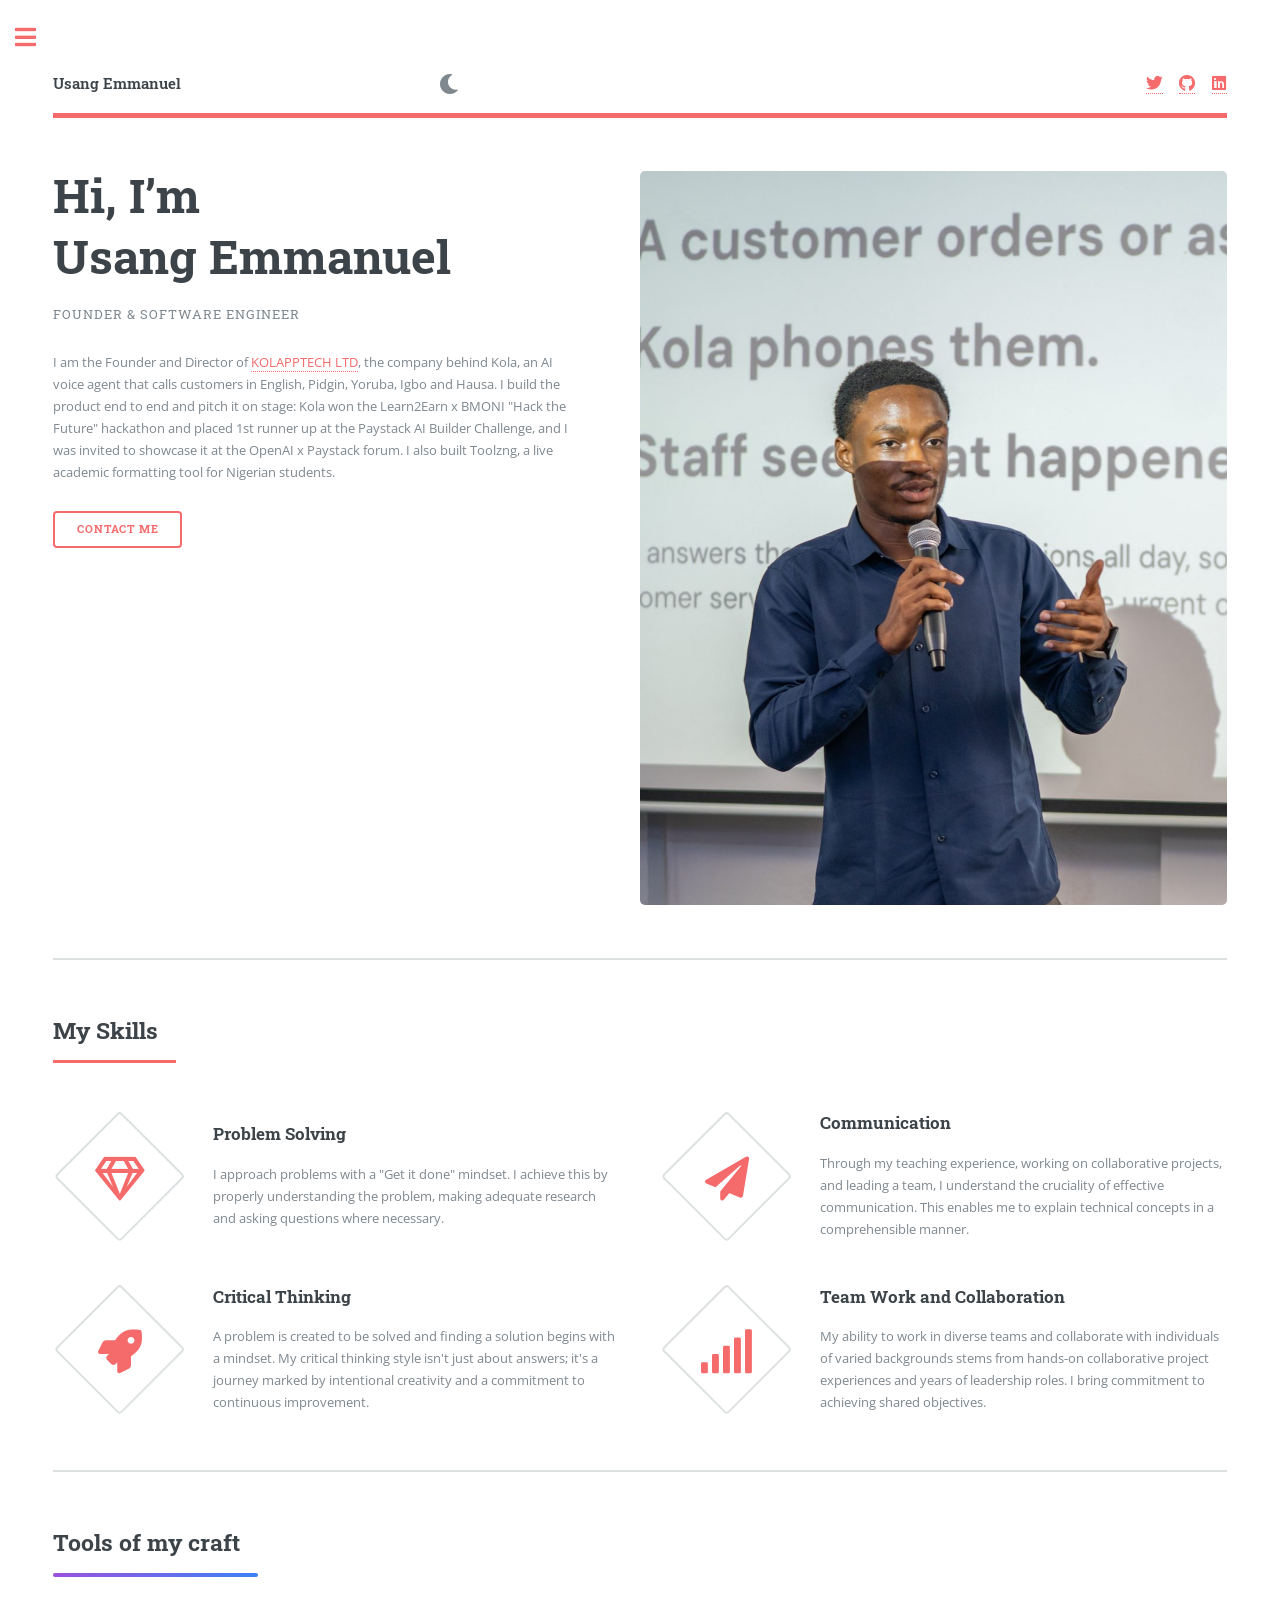
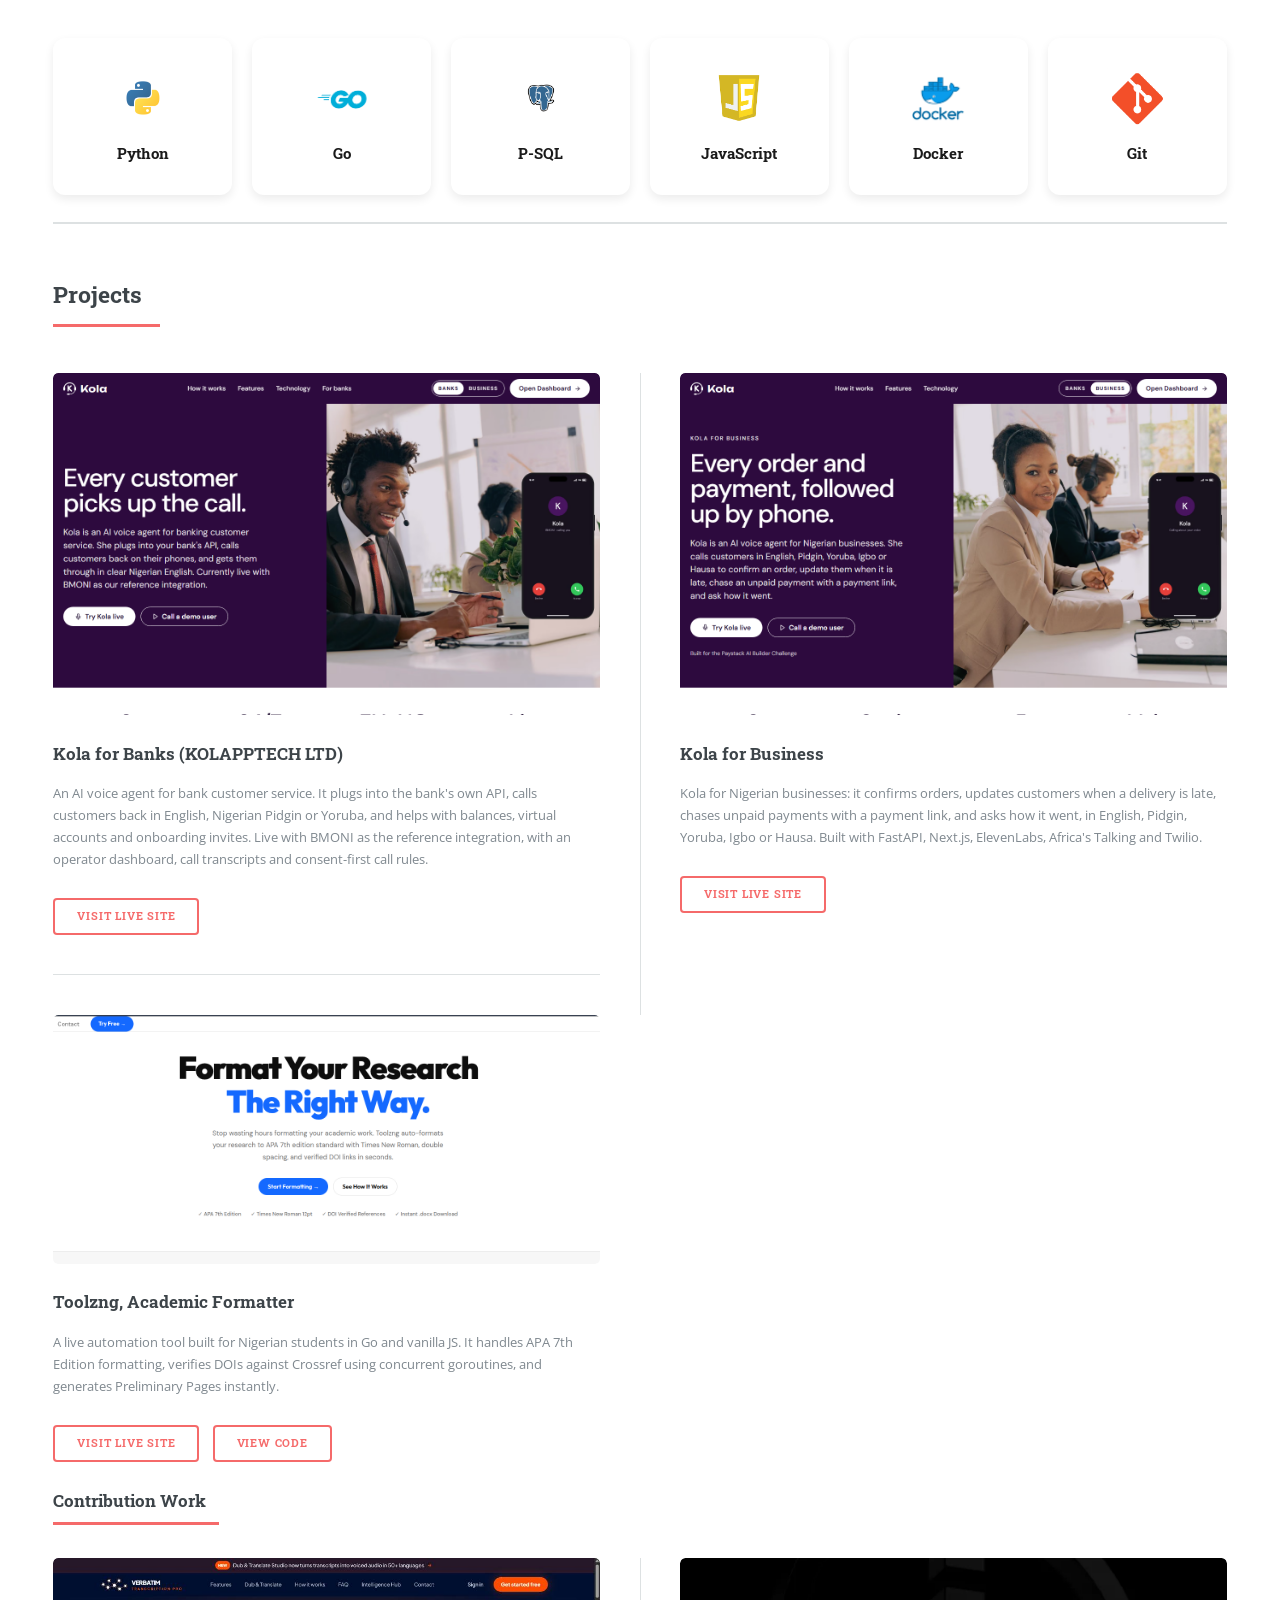
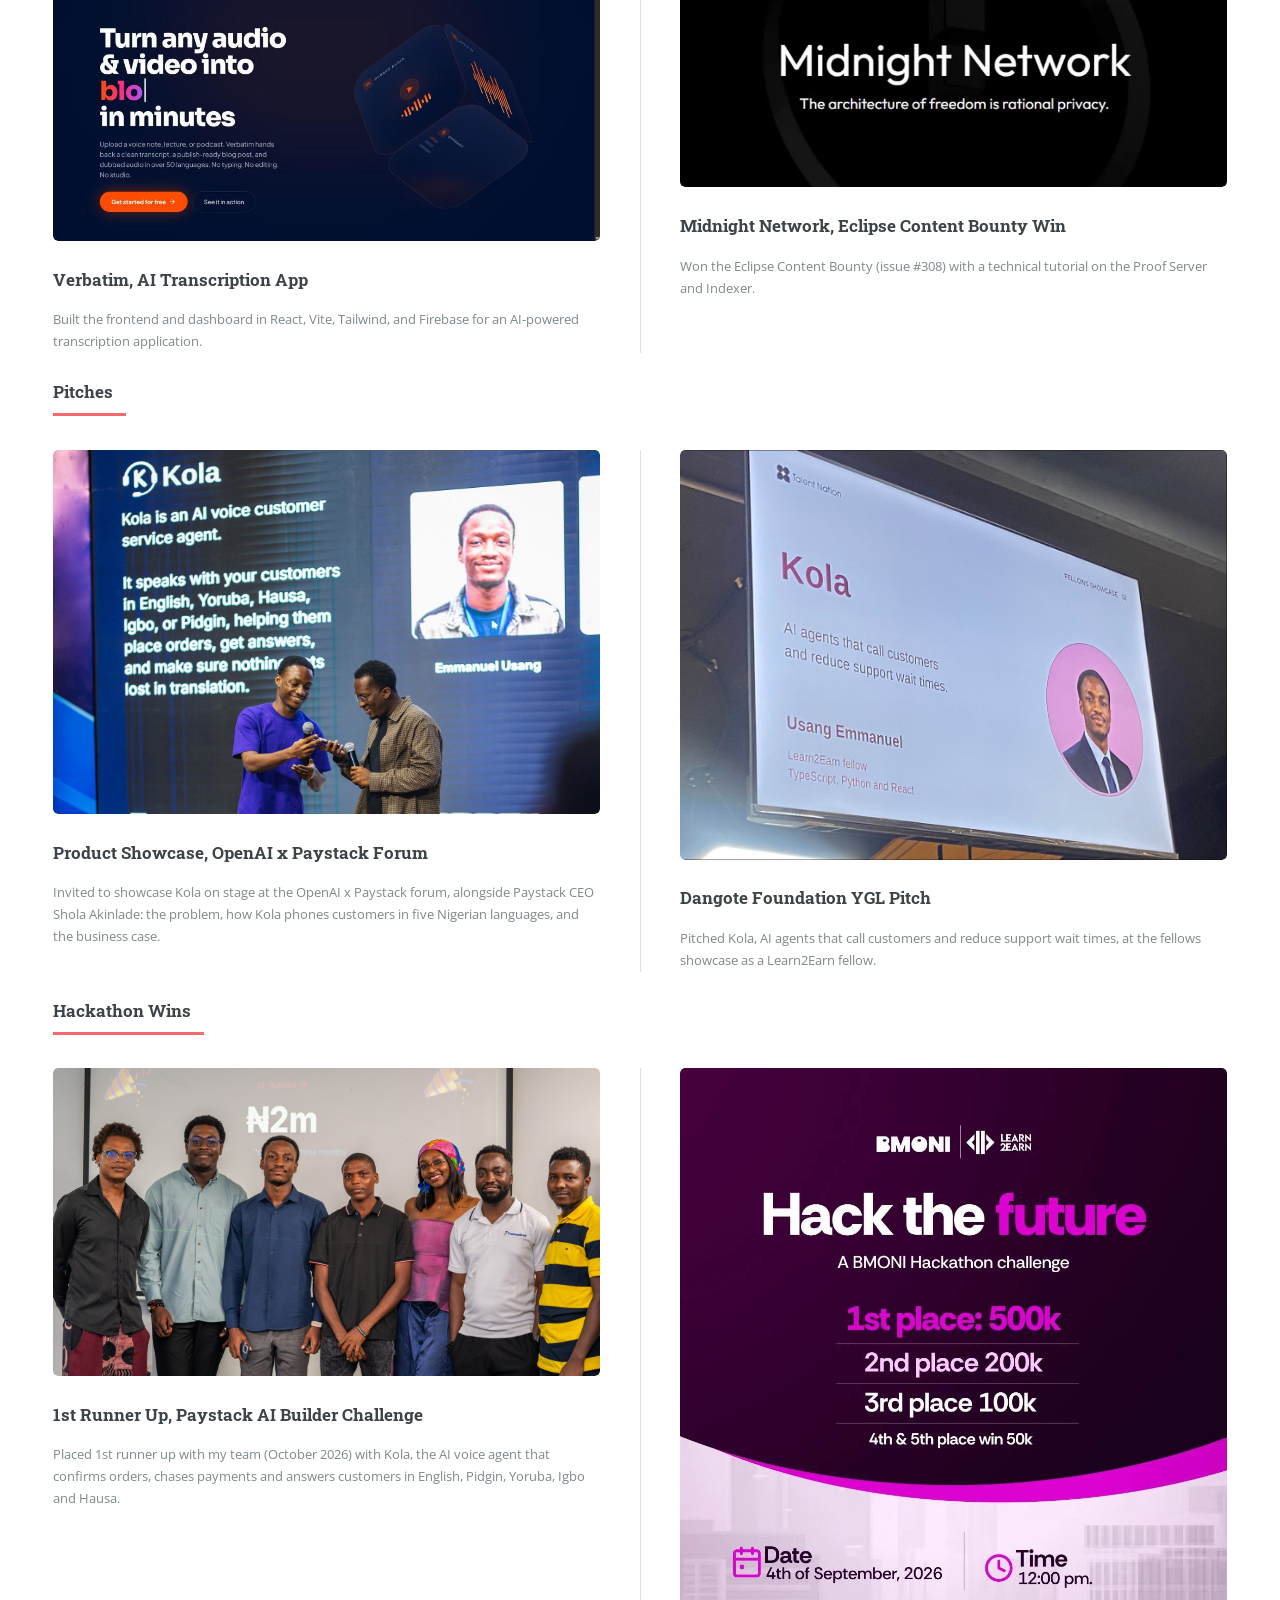
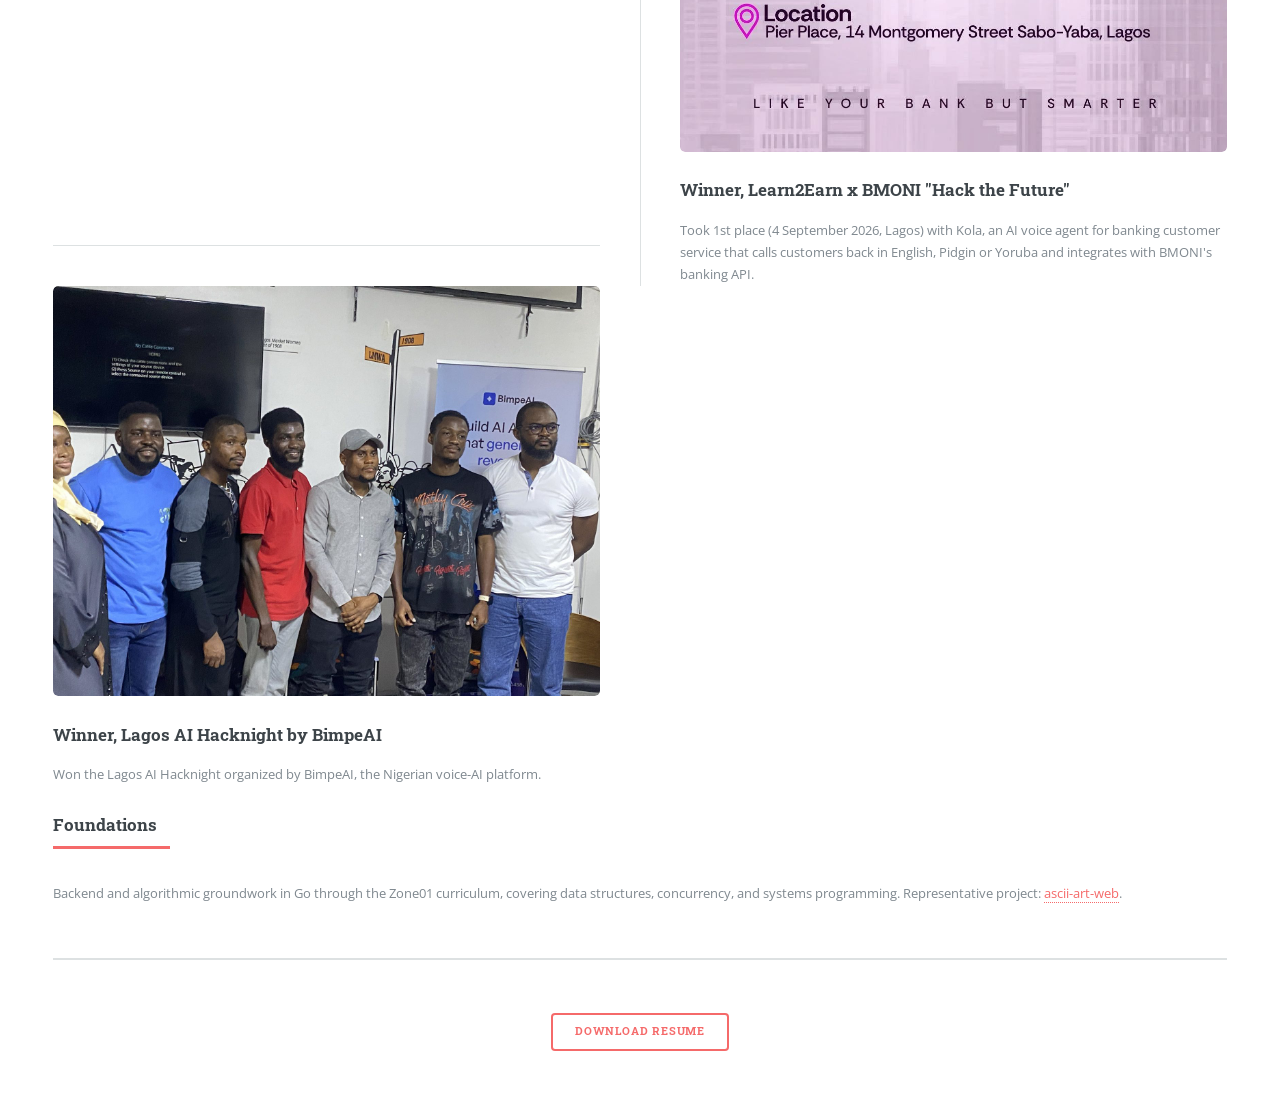
==== commit de0f4e32: "feat(portfolio): add Hack the Future poster to the Learn2Earn x BMONI win - Replace the reused Kola " ====
--- a/index.html
+++ b/index.html
@@ -236,9 +236,9 @@
                             <p>Placed 1st runner up with my team (October 2026) with Kola, the AI voice agent that confirms orders, chases payments and answers customers in English, Pidgin, Yoruba, Igbo and Hausa.</p>
                         </article>
                         <article>
-                            <a href="https://www.kolapp.tech" class="image"><img src="images/kola.png" alt="Kola, winner of the Learn2Earn x BMONI Hack the Future hackathon" /></a>
+                            <a href="https://www.kolapp.tech/for-banks" class="image"><img src="images/bmoni-hack-the-future.jpg" alt="Learn2Earn x BMONI Hack the Future hackathon poster, 4 September 2026, Lagos" loading="lazy" /></a>
                             <h3>Winner, Learn2Earn x BMONI "Hack the Future"</h3>
-                            <p>Won with Kola, an AI voice agent for banking customer service that calls customers back in English, Pidgin or Yoruba and integrates with BMONI's banking API.</p>
+                            <p>Took 1st place (4 September 2026, Lagos) with Kola, an AI voice agent for banking customer service that calls customers back in English, Pidgin or Yoruba and integrates with BMONI's banking API.</p>
                         </article>
                         <article>
                             <a href="https://www.kolapp.tech" class="image"><img src="images/lagos-ai-hacknight.jpg" alt="Usang Emmanuel with fellow builders at the Lagos AI Hacknight by BimpeAI" loading="lazy" /></a>
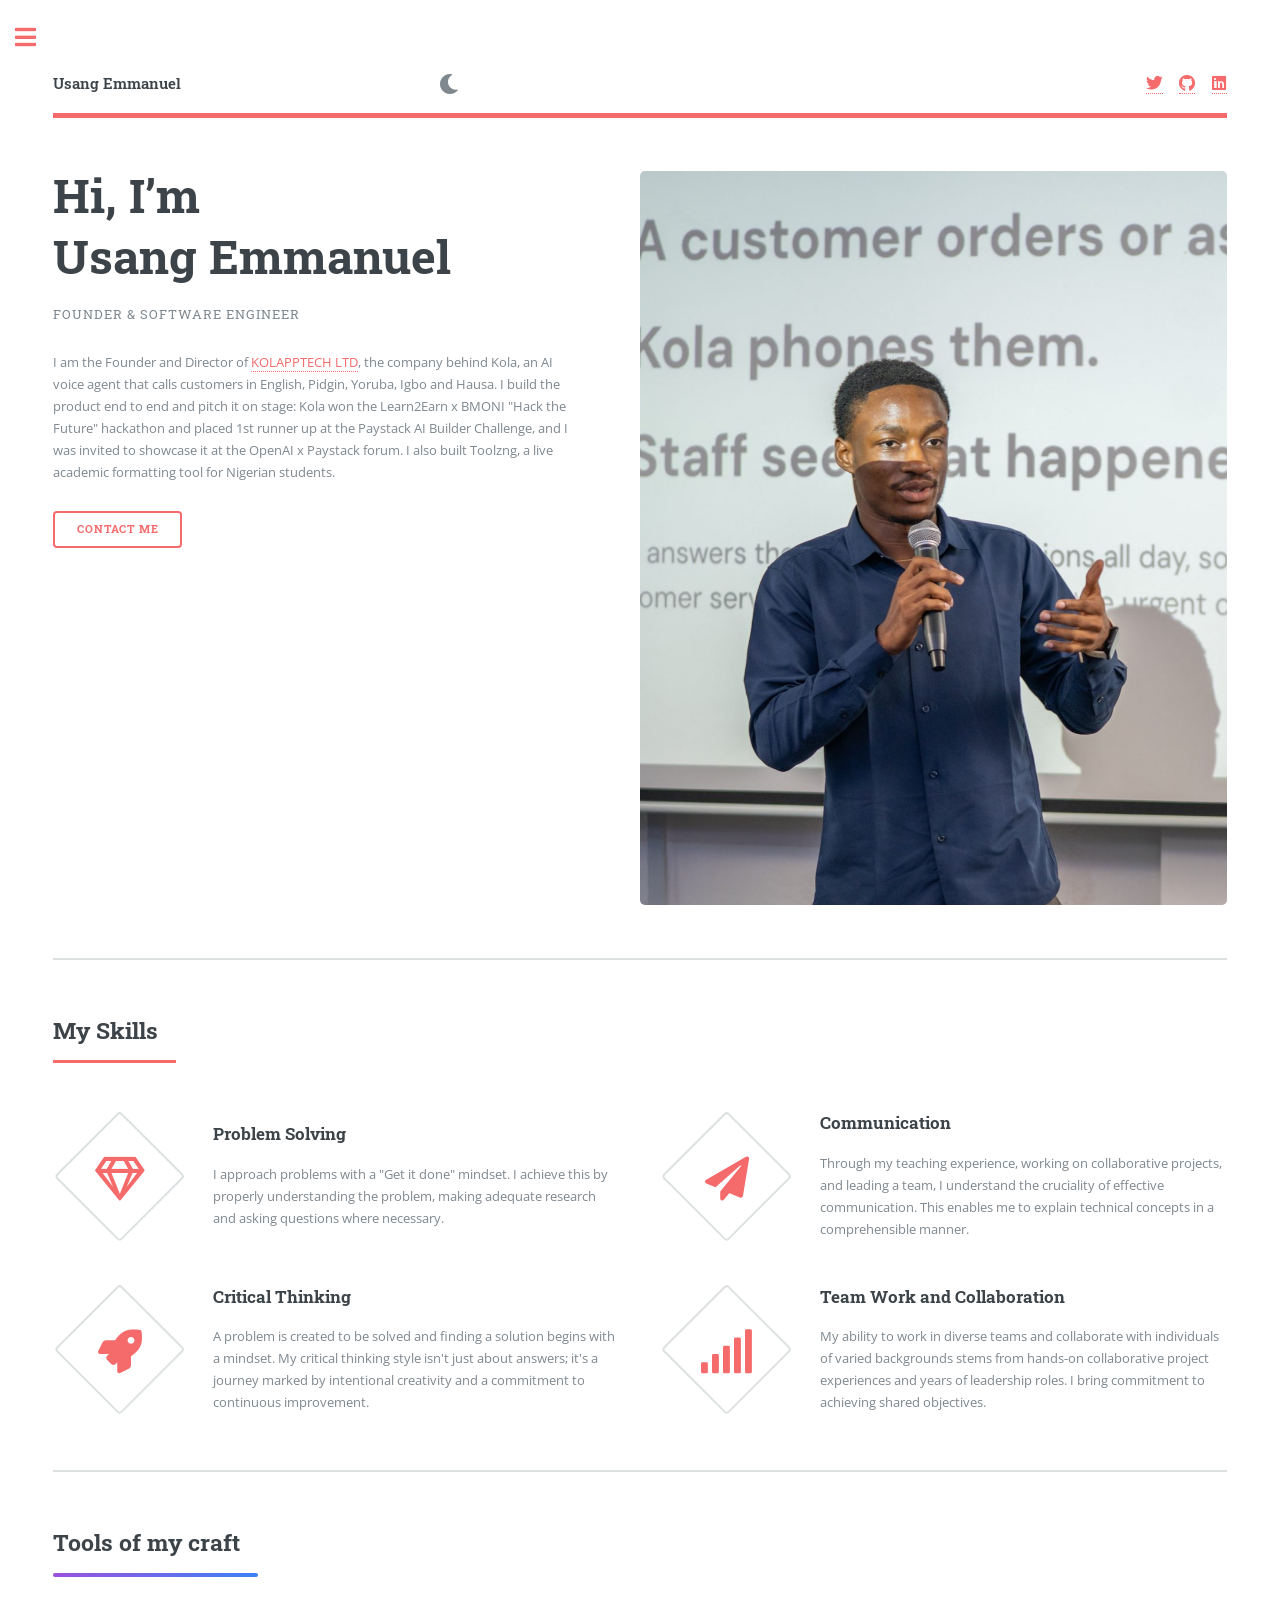
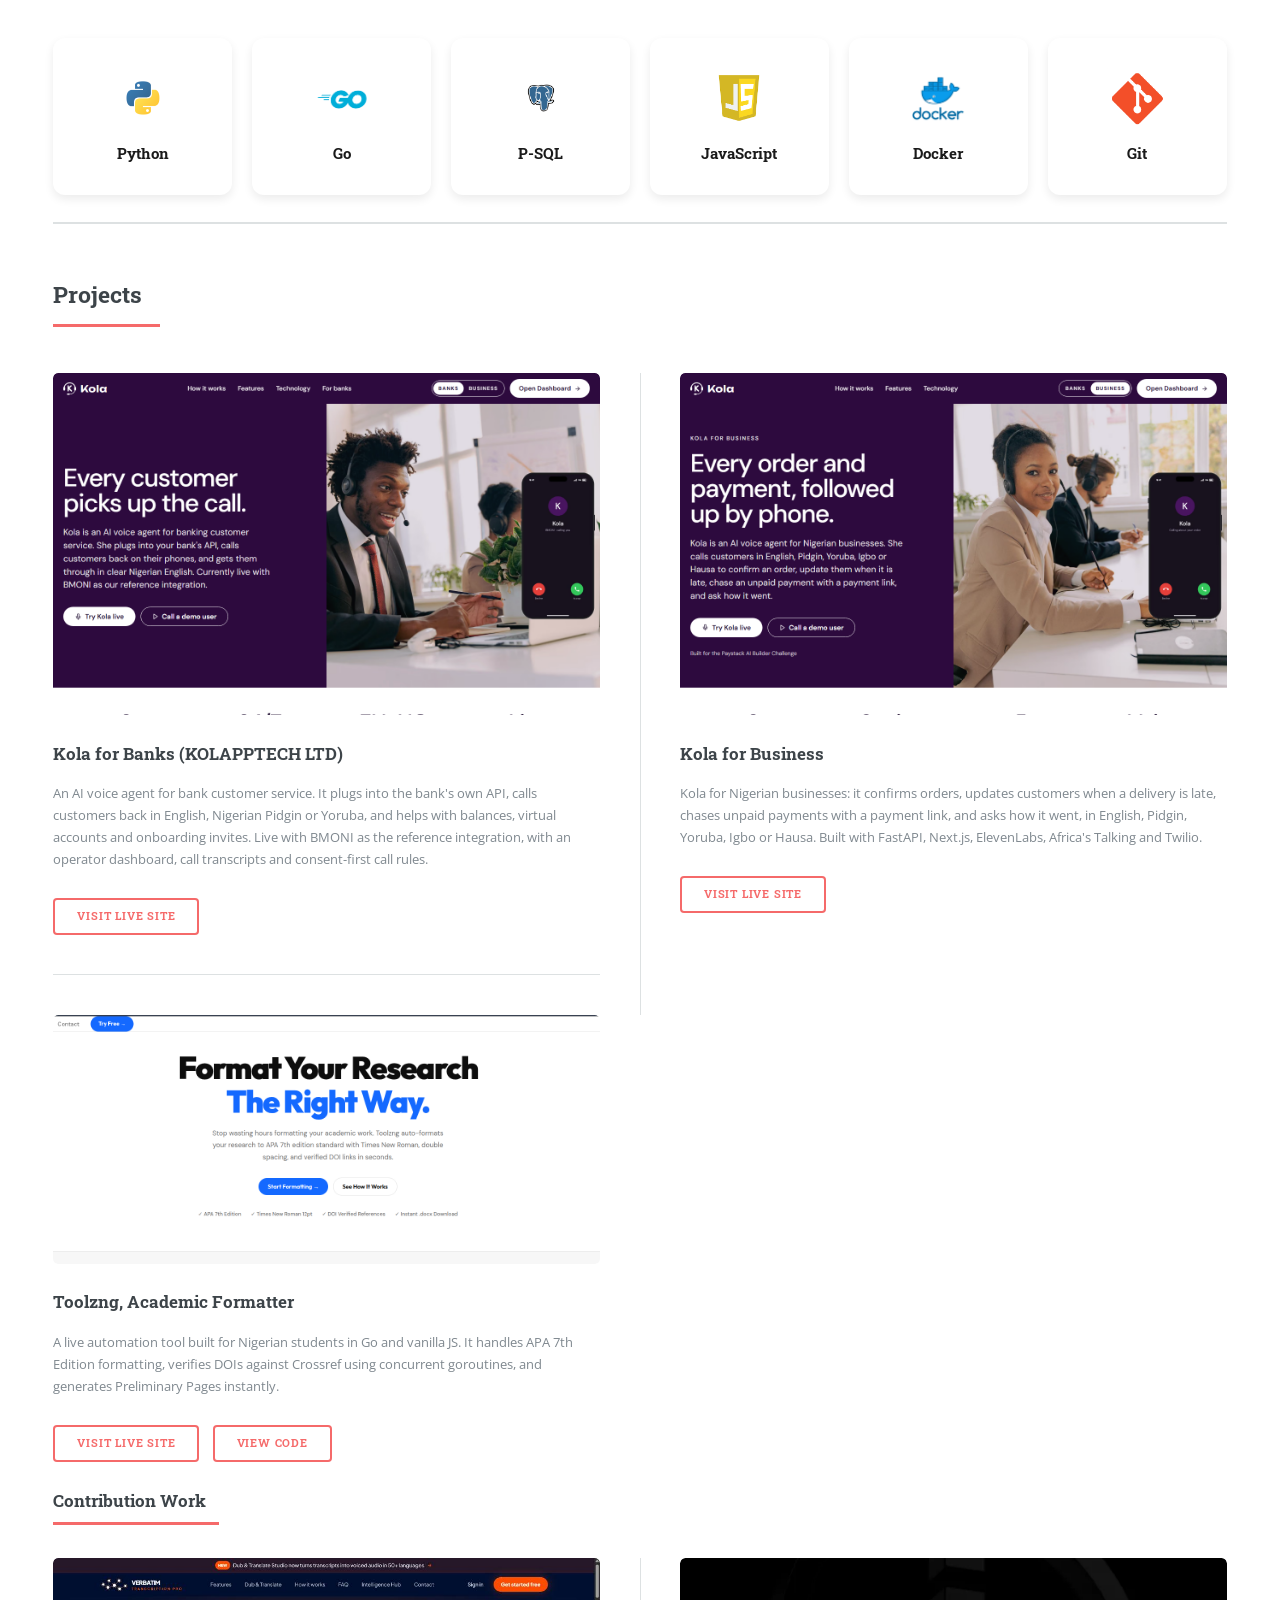
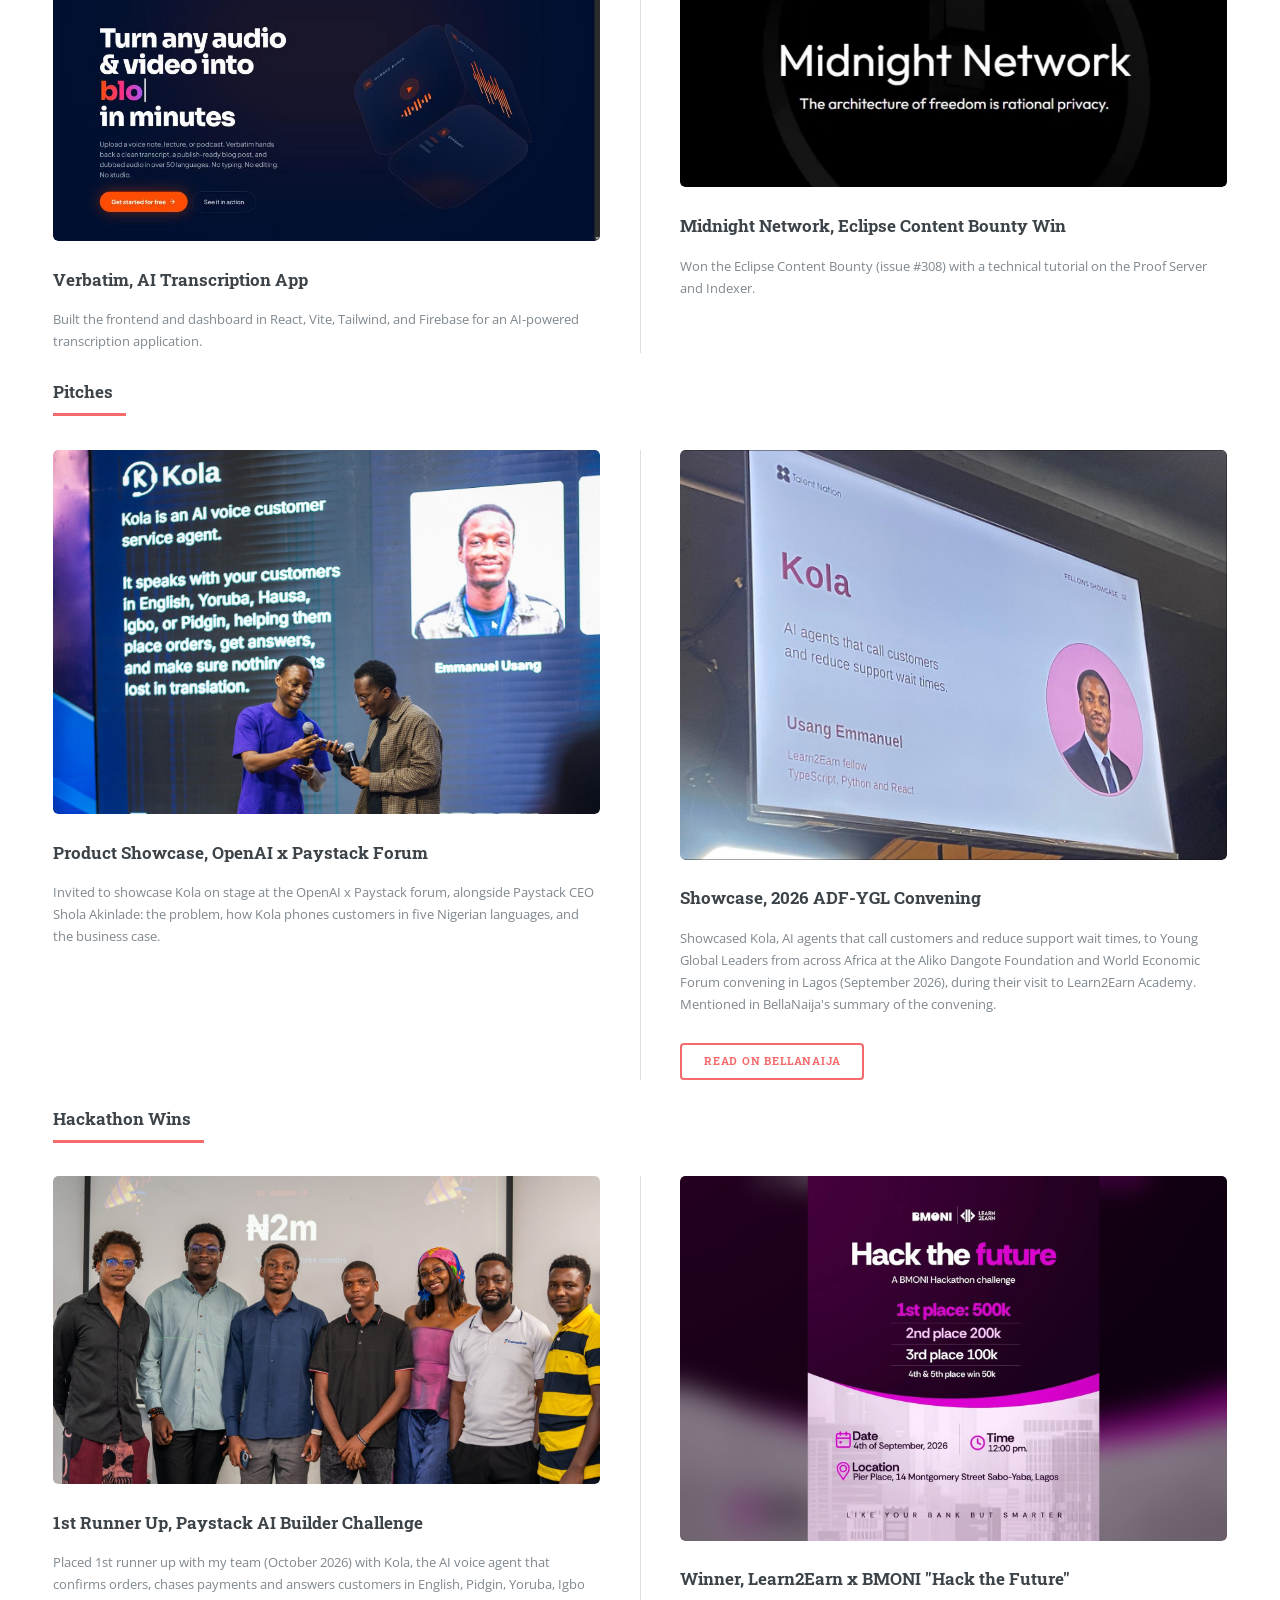
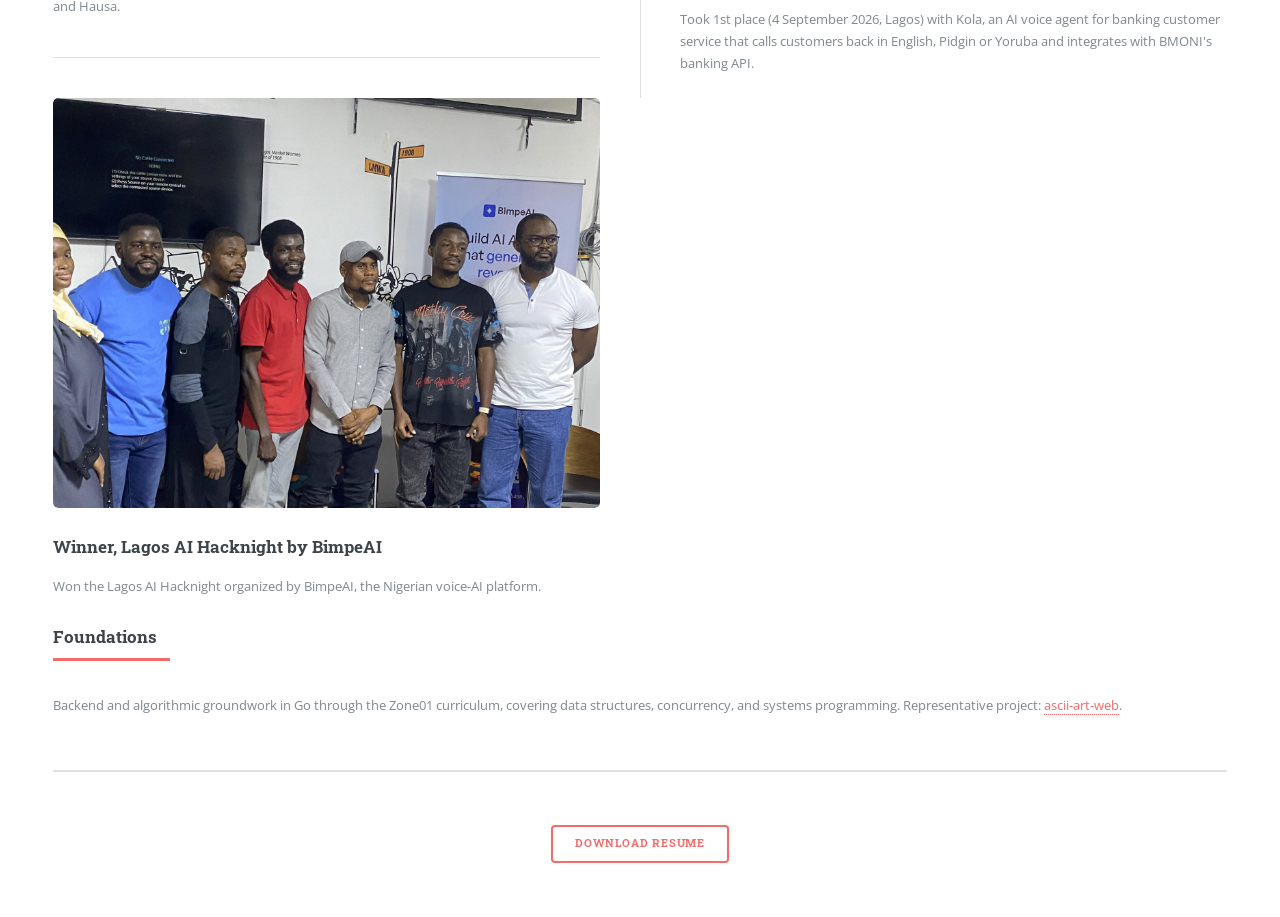
==== commit 821f336a: "feat(portfolio): add ADF-YGL Convening details and BellaNaija mention - Rename the showcase card to " ====
--- a/index.html
+++ b/index.html
@@ -221,9 +221,12 @@
                             <p>Invited to showcase Kola on stage at the OpenAI x Paystack forum, alongside Paystack CEO Shola Akinlade: the problem, how Kola phones customers in five Nigerian languages, and the business case.</p>
                         </article>
                         <article>
-                            <a href="https://www.kolapp.tech" class="image"><img src="images/dangote-ygl-showcase.jpg" alt="Kola slide with Usang Emmanuel's photo on screen at the Dangote Foundation YGL pitch fellows showcase" loading="lazy" /></a>
-                            <h3>Dangote Foundation YGL Pitch</h3>
-                            <p>Pitched Kola, AI agents that call customers and reduce support wait times, at the fellows showcase as a Learn2Earn fellow.</p>
+                            <a href="https://www.kolapp.tech" class="image"><img src="images/dangote-ygl-showcase.jpg" alt="Kola showcase slide with Usang Emmanuel's photo at the 2026 Aliko Dangote Foundation and World Economic Forum Young Global Leaders Convening, Learn2Earn Academy, Lagos" loading="lazy" /></a>
+                            <h3>Showcase, 2026 ADF-YGL Convening</h3>
+                            <p>Showcased Kola, AI agents that call customers and reduce support wait times, to Young Global Leaders from across Africa at the Aliko Dangote Foundation and World Economic Forum convening in Lagos (September 2026), during their visit to Learn2Earn Academy. Mentioned in BellaNaija's summary of the convening.</p>
+                            <ul class="actions">
+                                <li><a href="https://www.bellanaija.com/2026/09/should-africa-face-forward-a-summary-of-the-2026-adf-ygl-convening-in-lagos/" class="button">Read on BellaNaija</a></li>
+                            </ul>
                         </article>
                     </div>
                     <header class="major">
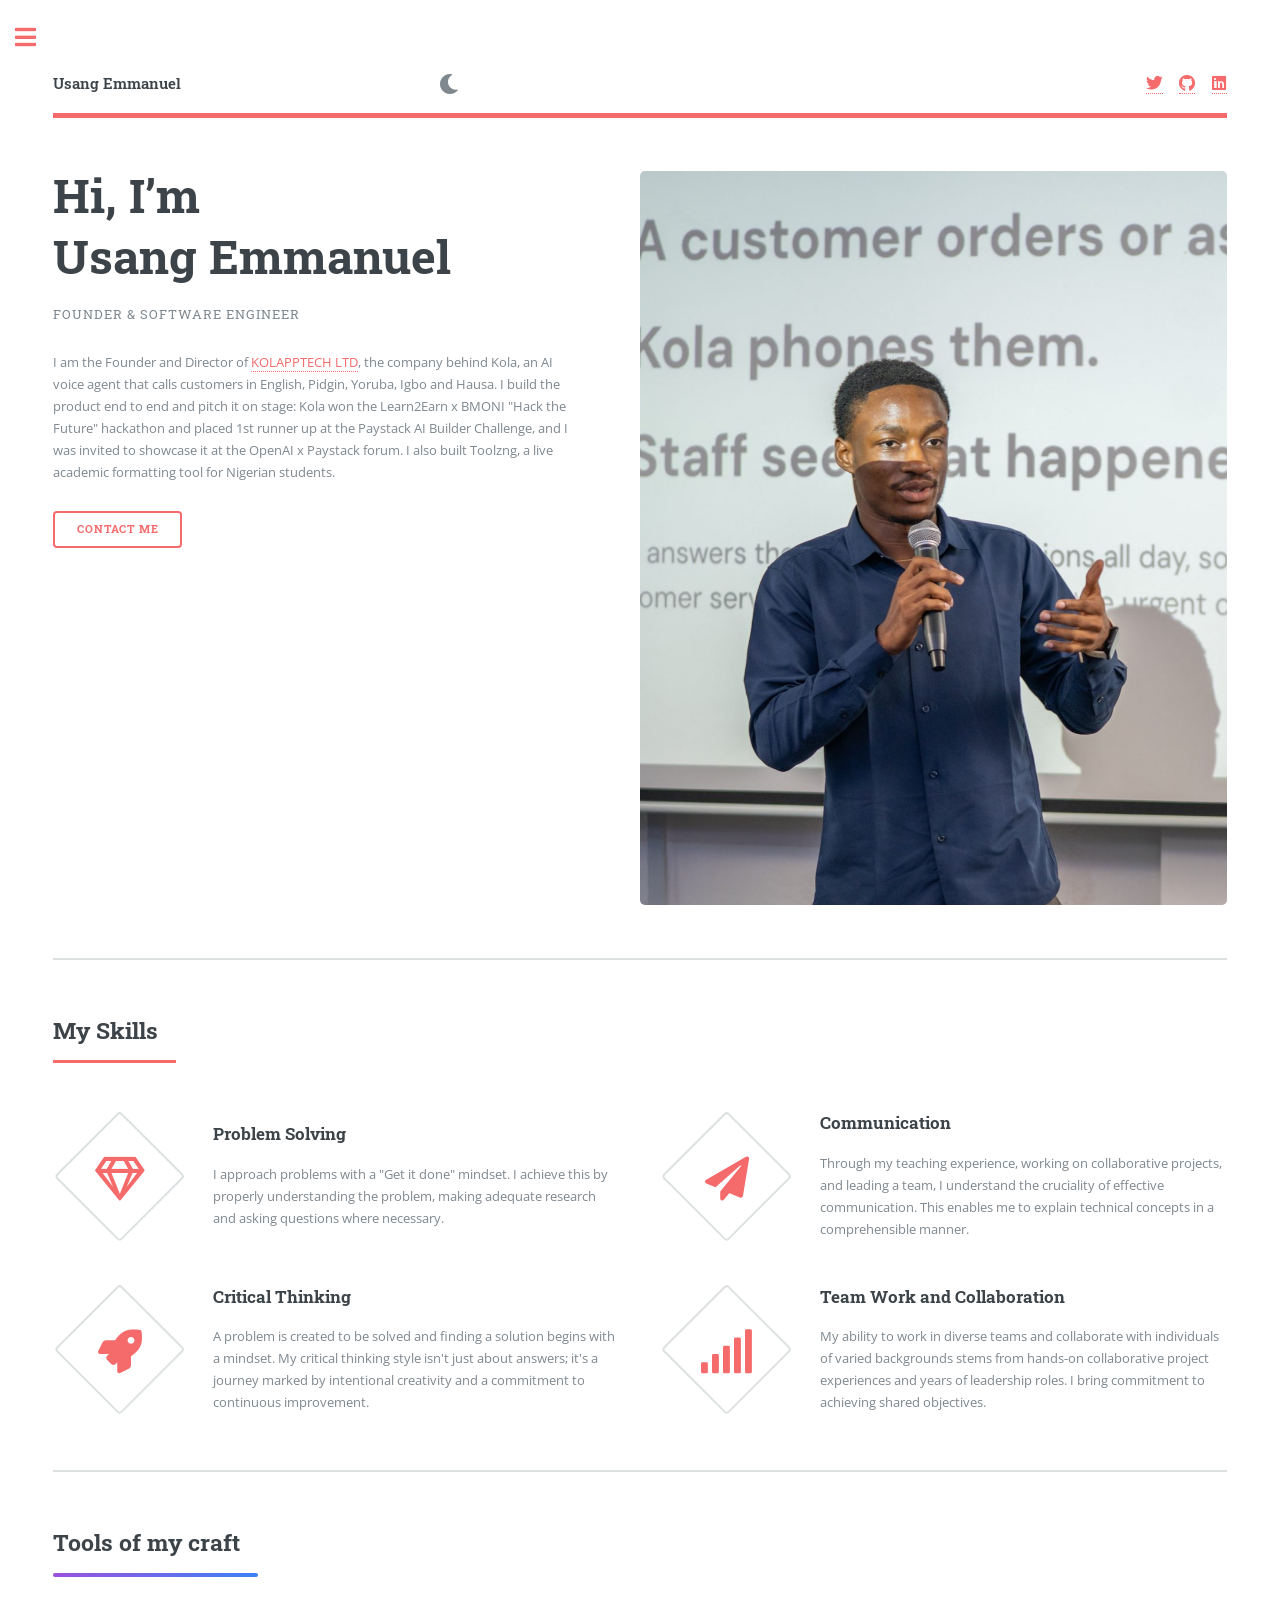
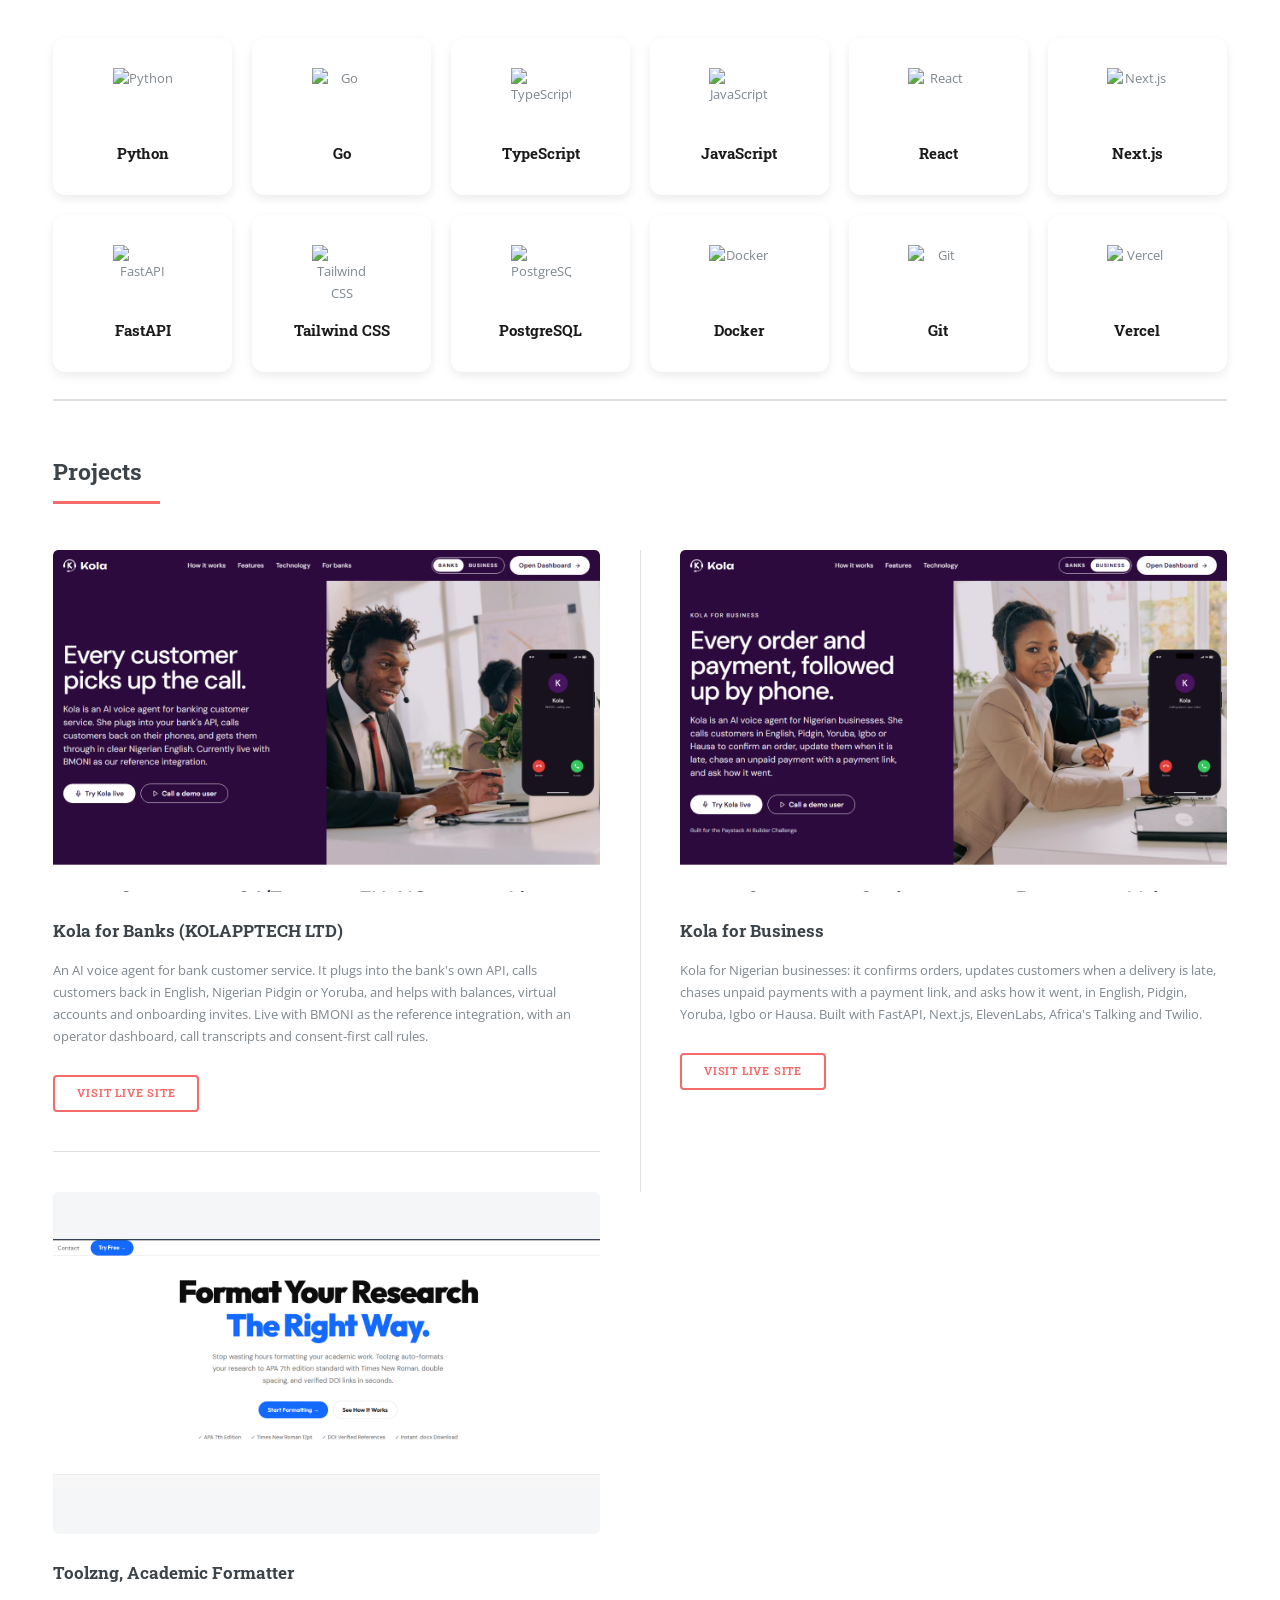
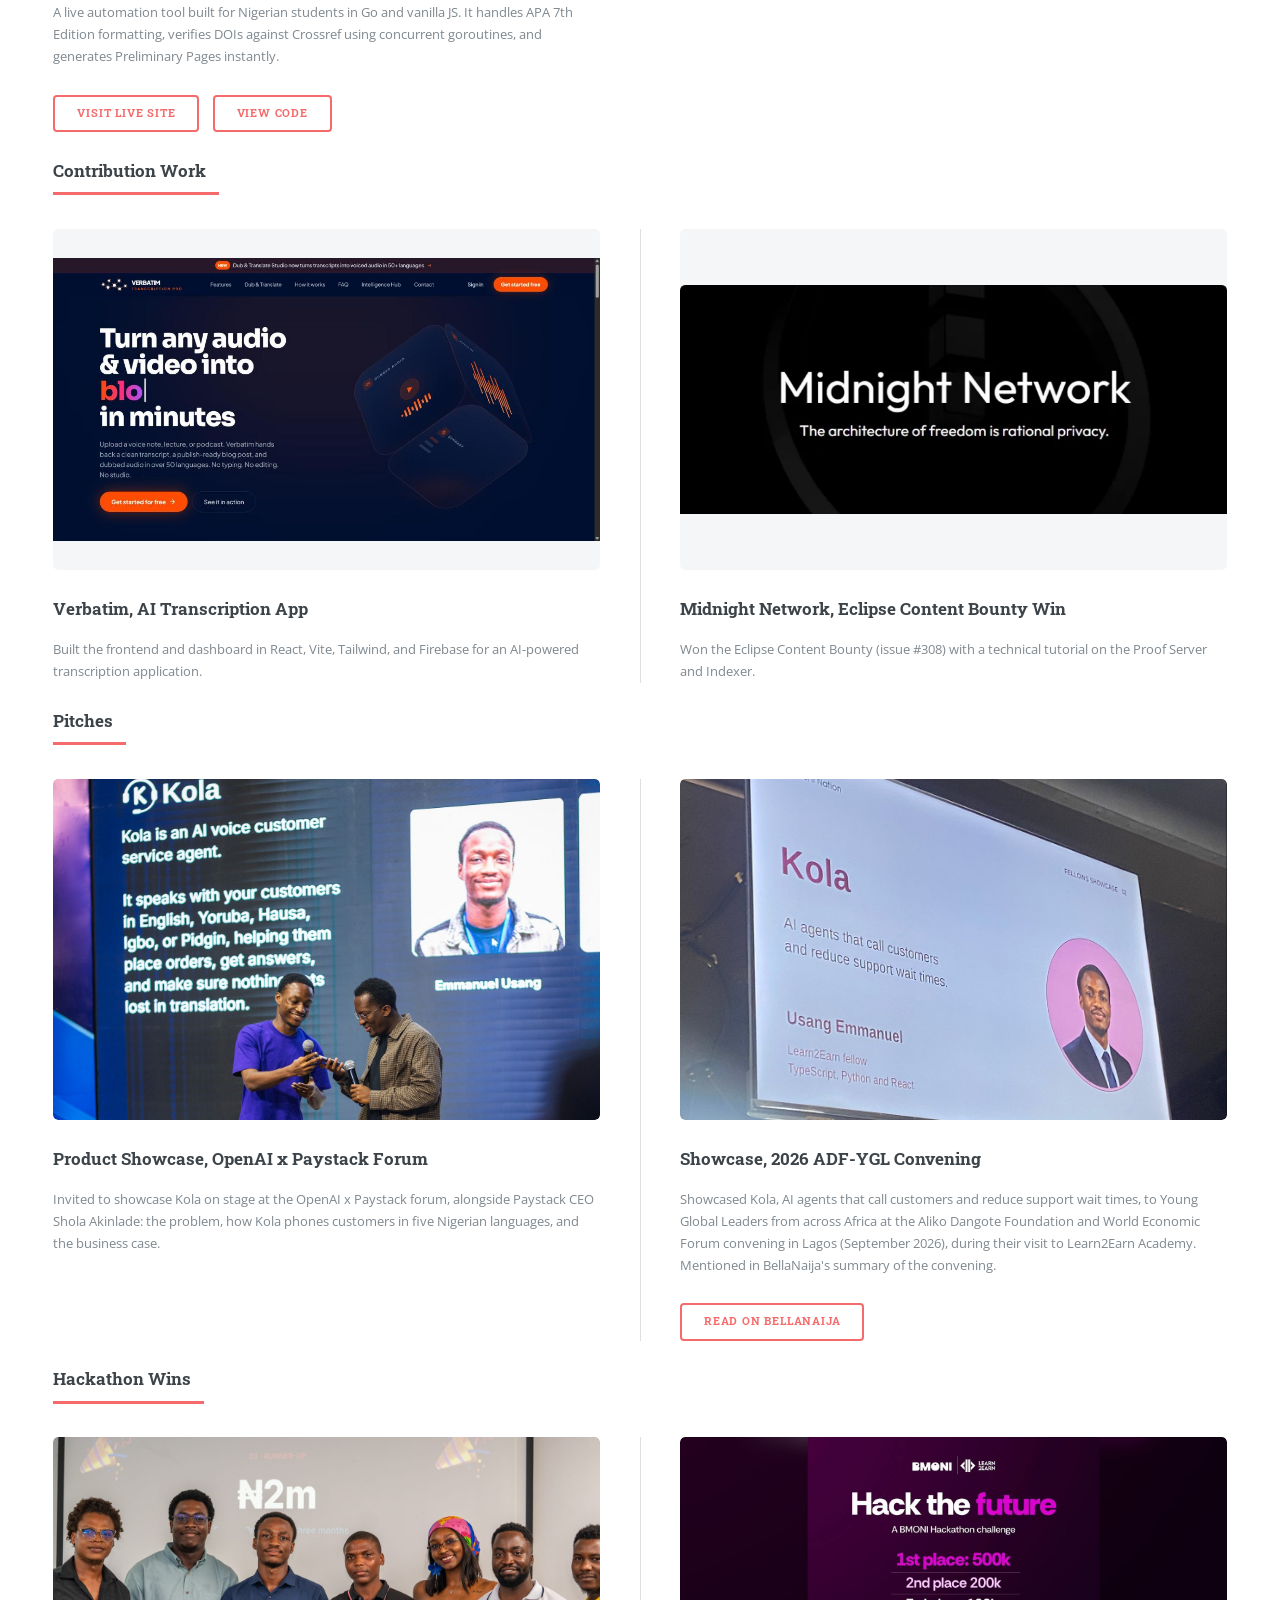
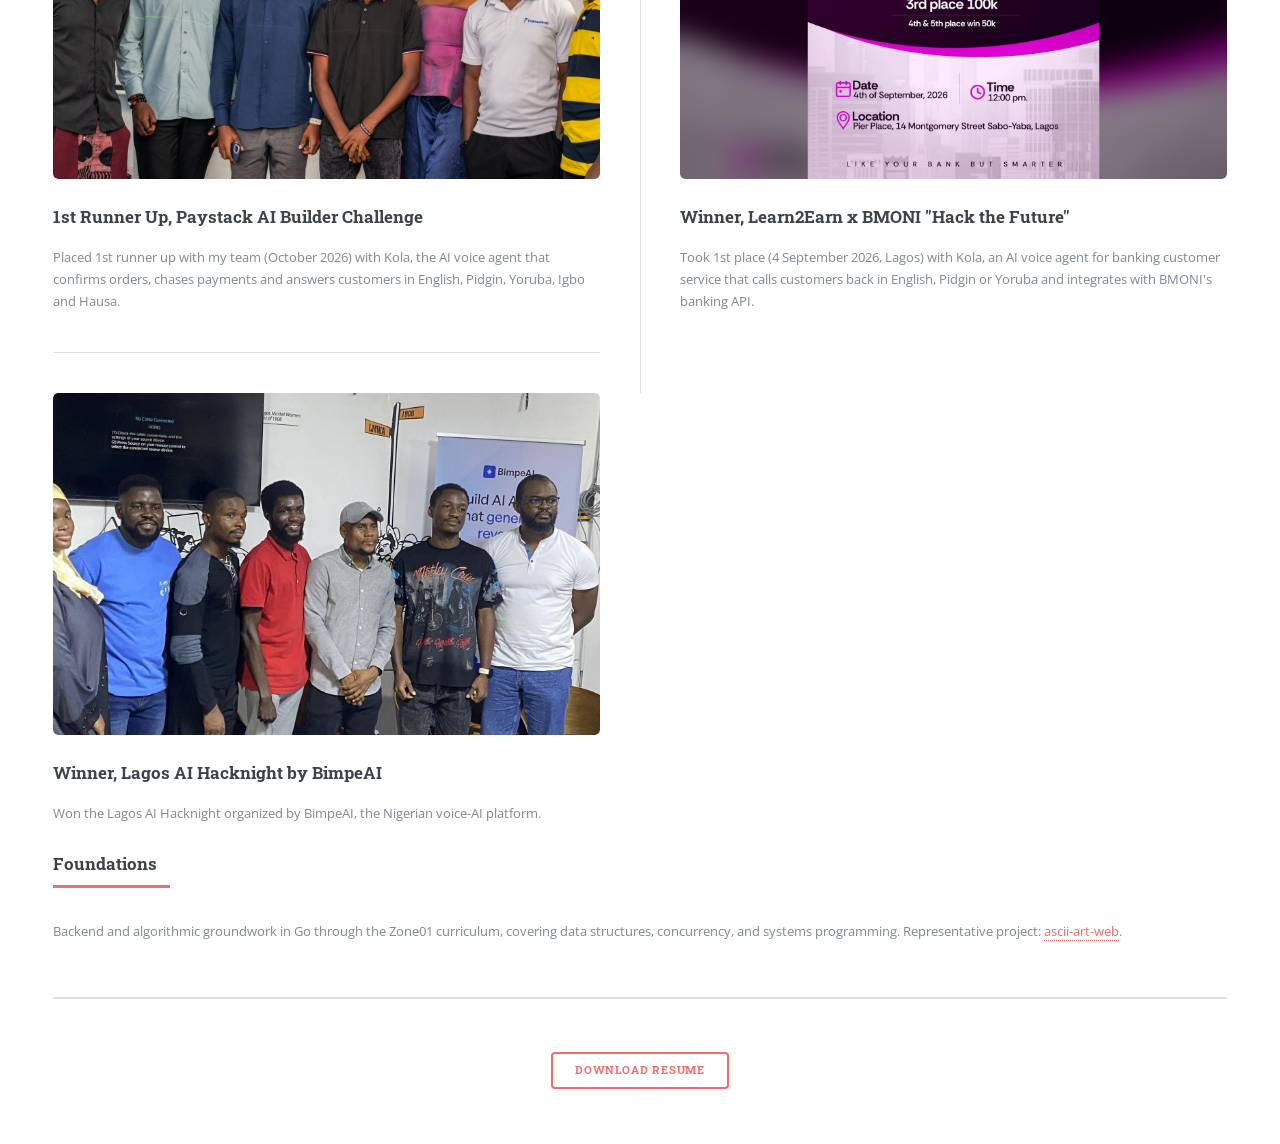
==== commit 3cf8c320: "fix(portfolio): dark-mode friendly tool logos, equal card images, current stack - Replace the tools " ====
--- a/index.html
+++ b/index.html
@@ -1,332 +1,356 @@
-<!DOCTYPE HTML>
-<html>
-
-<head>
-    <title>Usang Emmanuel (Emmanuel Usang) | Founder &amp; Software Engineer, Lagos</title>
-    <meta charset="utf-8" />
-    <meta name="viewport" content="width=device-width, initial-scale=1, user-scalable=no" />
-    <meta name="description" content="Usang Emmanuel (also written Emmanuel Usang) is a Lagos-based software engineer and the founder of KOLAPPTECH LTD, maker of Kola, an AI voice agent for banks and businesses. Python, Go, TypeScript and voice AI." />
-    <meta name="author" content="Usang Emmanuel" />
-    <link rel="canonical" href="https://emmanuellsensai.dev/" />
-    <meta property="og:type" content="profile" />
-    <meta property="og:site_name" content="Usang Emmanuel" />
-    <meta property="og:title" content="Usang Emmanuel (Emmanuel Usang) | Founder &amp; Software Engineer" />
-    <meta property="og:description" content="Founder of KOLAPPTECH LTD and maker of Kola, an AI voice agent for banks and businesses. Software engineer in Lagos, Nigeria." />
-    <meta property="og:url" content="https://emmanuellsensai.dev/" />
-    <meta property="og:image" content="https://emmanuellsensai.dev/images/paystack-openai-shola.jpg" />
-    <meta property="og:image:alt" content="Usang Emmanuel on stage with Paystack CEO Shola Akinlade during his product showcase at the OpenAI x Paystack forum" />
-    <meta property="profile:first_name" content="Usang" />
-    <meta property="profile:last_name" content="Emmanuel" />
-    <meta name="twitter:card" content="summary_large_image" />
-    <meta name="twitter:title" content="Usang Emmanuel | Founder &amp; Software Engineer" />
-    <meta name="twitter:description" content="Founder of KOLAPPTECH LTD and maker of Kola, an AI voice agent for banks and businesses." />
-    <meta name="twitter:image" content="https://emmanuellsensai.dev/images/paystack-openai-shola.jpg" />
-    <link rel="stylesheet" href="assets/css/main.css" />
-    <script type="application/ld+json">
-    {
-      "@context": "https://schema.org",
-      "@graph": [
-        {
-          "@type": "Person",
-          "@id": "https://emmanuellsensai.dev/#person",
-          "name": "Usang Emmanuel",
-          "alternateName": ["Emmanuel Usang", "Emmanuel Usang Inyang", "Emmanuellsensai"],
-          "url": "https://emmanuellsensai.dev/",
-          "image": "https://emmanuellsensai.dev/images/usang-pitch.jpg",
-          "jobTitle": "Founder and Director, KOLAPPTECH LTD",
-          "description": "Software engineer and founder of KOLAPPTECH LTD, the company behind Kola, an AI voice agent for banks and businesses.",
-          "worksFor": { "@id": "https://www.kolapp.tech/#org" },
-          "address": { "@type": "PostalAddress", "addressLocality": "Lagos", "addressCountry": "NG" },
-          "knowsAbout": ["Software engineering", "Voice AI", "Python", "Go", "TypeScript", "AI voice agents", "Public speaking"],
-          "sameAs": [
-            "https://github.com/Emmanuellsensai",
-            "https://www.linkedin.com/in/usang-emmanuel-054b053a1/",
-            "https://x.com/emmanuellsensai",
-            "https://www.kolapp.tech"
-          ]
-        },
-        {
-          "@type": "Organization",
-          "@id": "https://www.kolapp.tech/#org",
-          "name": "KOLAPPTECH LTD",
-          "url": "https://www.kolapp.tech",
-          "founder": { "@id": "https://emmanuellsensai.dev/#person" }
-        },
-        {
-          "@type": "WebSite",
-          "@id": "https://emmanuellsensai.dev/#site",
-          "url": "https://emmanuellsensai.dev/",
-          "name": "Usang Emmanuel",
-          "author": { "@id": "https://emmanuellsensai.dev/#person" }
-        }
-      ]
-    }
-    </script>
-</head>
-
-<body class="is-preload">
-
-    <div id="wrapper">
-
-        <div id="main">
-            <div class="inner">
-
-                <header id="header" style="display: flex; align-items: center;">
-                    <a href="index.html" class="logo"><strong>Usang Emmanuel</strong></a>
-                    <a href="#" id="theme-toggle" class="icon solid fa-moon" style="font-size: 1.5em; border-bottom: none; margin-left: auto; margin-right: 15px; color: inherit; text-decoration: none;"></a>
-                    <ul class="icons" style="margin: 0;">
-                        <li><a href="https://x.com/emmanuellsensai"><span class="icon brands fa-twitter"><span class="label">Twitter</span></span></a></li>
-                        <li><a href="https://github.com/Emmanuellsensai"><span class="icon brands fa-github"><span class="label">GitHub</span></span></a></li>
-                        <li><a href="https://www.linkedin.com/in/usang-emmanuel-054b053a1/"><span class="icon brands fa-linkedin"><span class="label">LinkedIn</span></span></a></li>
-                    </ul>
-                </header>
-
-                <section id="banner">
-                    <div class="content">
-                        <header>
-                            <h1>Hi, I’m Usang&nbsp;Emmanuel</h1>
-                            <p>Founder &amp; Software Engineer</p>
-                        </header>
-                        <p>I am the Founder and Director of <a href="https://www.kolapp.tech">KOLAPPTECH LTD</a>, the company behind Kola, an AI voice agent that calls customers in English, Pidgin, Yoruba, Igbo and Hausa. I build the product end to end and pitch it on stage: Kola won the Learn2Earn x BMONI "Hack the Future" hackathon and placed 1st runner up at the Paystack AI Builder Challenge, and I was invited to showcase it at the OpenAI x Paystack forum. I also built Toolzng, a live academic formatting tool for Nigerian students.</p>
-                        <ul class="actions">
-                            <li><a href="mailto:emmanuelusang60@gmail.com?body=Hi%20Emmanuel," class="button big">Contact Me</a></li>
-                        </ul>
-                    </div>
-                    <span class="image object">
-                        <img src="images/usang-pitch.jpg" alt="Usang Emmanuel, founder of KOLAPPTECH LTD, pitching Kola on stage in Lagos" />
-                    </span>
-                </section>
-
-                <section>
-                    <header class="major">
-                        <h2>My Skills</h2>
-                    </header>
-                    <div class="features">
-                        <article>
-                            <span class="icon fa-gem"></span>
-                            <div class="content">
-                                <h3>Problem Solving</h3>
-                                <p>I approach problems with a "Get it done" mindset. I achieve this by properly understanding the problem, making adequate research and asking questions where necessary.</p>
-                            </div>
-                        </article>
-                        <article>
-                            <span class="icon solid fa-paper-plane"></span>
-                            <div class="content">
-                                <h3>Communication</h3>
-                                <p>Through my teaching experience, working on collaborative projects, and leading a team, I understand the cruciality of effective communication. This enables me to explain technical concepts in a comprehensible manner.</p>
-                            </div>
-                        </article>
-                        <article>
-                            <span class="icon solid fa-rocket"></span>
-                            <div class="content">
-                                <h3>Critical Thinking</h3>
-                                <p>A problem is created to be solved and finding a solution begins with a mindset. My critical thinking style isn't just about answers; it's a journey marked by intentional creativity and a commitment to continuous improvement.</p>
-                            </div>
-                        </article>
-                        <article>
-                            <span class="icon solid fa-signal"></span>
-                            <div class="content">
-                                <h3>Team Work and Collaboration</h3>
-                                <p>My ability to work in diverse teams and collaborate with individuals of varied backgrounds stems from hands-on collaborative project experiences and years of leadership roles. I bring commitment to achieving shared objectives.</p>
-                            </div>
-                        </article>
-                    </div>
-                </section>
-
-                <section>
-                    <header class="major">
-                        <h2 class="gradient-heading">Tools of my craft</h2>
-                    </header>
-                    <div class="tools-grid">
-                        <div class="tool-card">
-                            <img src="images/python-logo.png" alt="Python" />
-                            <h4>Python</h4>
-                        </div>
-                        <div class="tool-card">
-                            <img src="images/go-logo.png" alt="Go" />
-                            <h4>Go</h4>
-                        </div>
-                        <div class="tool-card">
-                            <img src="images/sql-logo.png" alt="SQL" />
-                            <h4>P-SQL</h4>
-                        </div>
-                        <div class="tool-card">
-                            <img src="images/js-logo.png" alt="JavaScript" />
-                            <h4>JavaScript</h4>
-                        </div>
-                        <div class="tool-card">
-                            <img src="images/docker-logo.png" alt="Docker" />
-                            <h4>Docker</h4>
-                        </div>
-                        <div class="tool-card">
-                            <img src="images/git-logo.png" alt="Git" />
-                            <h4>Git</h4>
-                        </div>
-                    </div>
-                </section>
-
-                <section>
-                    <header class="major">
-                        <h2>Projects</h2>
-                    </header>
-                    <div class="posts">
-                        <article>
-                            <a href="https://www.kolapp.tech" class="image"><img src="images/kola.png" alt="Kola for Banks: AI voice agent for bank customer service in Nigeria, by KOLAPPTECH LTD" /></a>
-                            <h3>Kola for Banks (KOLAPPTECH LTD)</h3>
-                            <p>An AI voice agent for bank customer service. It plugs into the bank's own API, calls customers back in English, Nigerian Pidgin or Yoruba, and helps with balances, virtual accounts and onboarding invites. Live with BMONI as the reference integration, with an operator dashboard, call transcripts and consent-first call rules.</p>
-                            <ul class="actions">
-                                <li><a href="https://www.kolapp.tech/for-banks" class="button">Visit Live Site</a></li>
-                            </ul>
-                        </article>
-                        <article>
-                            <a href="https://business.kolapp.tech" class="image"><img src="images/kola-business.png" alt="Kola for Business: AI voice agent for orders and payments in five Nigerian languages" /></a>
-                            <h3>Kola for Business</h3>
-                            <p>Kola for Nigerian businesses: it confirms orders, updates customers when a delivery is late, chases unpaid payments with a payment link, and asks how it went, in English, Pidgin, Yoruba, Igbo or Hausa. Built with FastAPI, Next.js, ElevenLabs, Africa's Talking and Twilio.</p>
-                            <ul class="actions">
-                                <li><a href="https://business.kolapp.tech" class="button">Visit Live Site</a></li>
-                            </ul>
-                        </article>
-                        <article>
-                            <a href="https://toolzng.me" class="image"><img src="images/toolzng.jpg" alt="Toolzng, an academic document formatting tool for Nigerian students" /></a>
-                            <h3>Toolzng, Academic Formatter</h3>
-                            <p>A live automation tool built for Nigerian students in Go and vanilla JS. It handles APA 7th Edition formatting, verifies DOIs against Crossref using concurrent goroutines, and generates Preliminary Pages instantly.</p>
-                            <ul class="actions">
-                                <li><a href="https://toolzng.me" class="button">Visit Live Site</a></li>
-                                <li><a href="https://github.com/Emmanuellsensai/toolzng-public" class="button">View Code</a></li>
-                            </ul>
-                        </article>
-                                            </div>
-                    <header class="major">
-                        <h3>Contribution Work</h3>
-                    </header>
-                    <div class="posts">
-                                                <article>
-                            <a href="https://verbatim.site" class="image"><img src="images/verbatim.jpg" alt="Verbatim, an AI transcription app" /></a>
-                            <h3>Verbatim, AI Transcription App</h3>
-                            <p>Built the frontend and dashboard in React, Vite, Tailwind, and Firebase for an AI-powered transcription application.</p>
-                        </article>
-                        <article>
-                            <a href="https://dev.to/emmanuellsensai/proof-server-and-indexer-how-midnight-processes-transactions-1adn" class="image"><img src="images/midnight-tutorial.png" alt="Tutorial by Usang Emmanuel on how Midnight Network proof servers and indexers process transactions" /></a>
-                            <h3>Midnight Network, Eclipse Content Bounty Win</h3>
-                            <p>Won the Eclipse Content Bounty (issue #308) with a technical tutorial on the Proof Server and Indexer.</p>
-                        </article>
-                    </div>
-                    <header class="major">
-                        <h3>Pitches</h3>
-                    </header>
-                    <div class="posts">
-                        <article>
-                            <a href="https://business.kolapp.tech" class="image"><img src="images/paystack-openai-shola.jpg" alt="Usang Emmanuel on stage with Paystack CEO Shola Akinlade during his product showcase at the OpenAI x Paystack forum" loading="lazy" /></a>
-                            <h3>Product Showcase, OpenAI x Paystack Forum</h3>
-                            <p>Invited to showcase Kola on stage at the OpenAI x Paystack forum, alongside Paystack CEO Shola Akinlade: the problem, how Kola phones customers in five Nigerian languages, and the business case.</p>
-                        </article>
-                        <article>
-                            <a href="https://www.kolapp.tech" class="image"><img src="images/dangote-ygl-showcase.jpg" alt="Kola showcase slide with Usang Emmanuel's photo at the 2026 Aliko Dangote Foundation and World Economic Forum Young Global Leaders Convening, Learn2Earn Academy, Lagos" loading="lazy" /></a>
-                            <h3>Showcase, 2026 ADF-YGL Convening</h3>
-                            <p>Showcased Kola, AI agents that call customers and reduce support wait times, to Young Global Leaders from across Africa at the Aliko Dangote Foundation and World Economic Forum convening in Lagos (September 2026), during their visit to Learn2Earn Academy. Mentioned in BellaNaija's summary of the convening.</p>
-                            <ul class="actions">
-                                <li><a href="https://www.bellanaija.com/2026/09/should-africa-face-forward-a-summary-of-the-2026-adf-ygl-convening-in-lagos/" class="button">Read on BellaNaija</a></li>
-                            </ul>
-                        </article>
-                    </div>
-                    <header class="major">
-                        <h3>Hackathon Wins</h3>
-                    </header>
-                    <div class="posts">
-                        <article>
-                            <a href="https://business.kolapp.tech" class="image"><img src="images/paystack-hackathon-team.jpg" alt="Usang Emmanuel and team, 1st runner up at the Paystack AI Builder Challenge" loading="lazy" /></a>
-                            <h3>1st Runner Up, Paystack AI Builder Challenge</h3>
-                            <p>Placed 1st runner up with my team (October 2026) with Kola, the AI voice agent that confirms orders, chases payments and answers customers in English, Pidgin, Yoruba, Igbo and Hausa.</p>
-                        </article>
-                        <article>
-                            <a href="https://www.kolapp.tech/for-banks" class="image"><img src="images/bmoni-hack-the-future.jpg" alt="Learn2Earn x BMONI Hack the Future hackathon poster, 4 September 2026, Lagos" loading="lazy" /></a>
-                            <h3>Winner, Learn2Earn x BMONI "Hack the Future"</h3>
-                            <p>Took 1st place (4 September 2026, Lagos) with Kola, an AI voice agent for banking customer service that calls customers back in English, Pidgin or Yoruba and integrates with BMONI's banking API.</p>
-                        </article>
-                        <article>
-                            <a href="https://www.kolapp.tech" class="image"><img src="images/lagos-ai-hacknight.jpg" alt="Usang Emmanuel with fellow builders at the Lagos AI Hacknight by BimpeAI" loading="lazy" /></a>
-                            <h3>Winner, Lagos AI Hacknight by BimpeAI</h3>
-                            <p>Won the Lagos AI Hacknight organized by BimpeAI, the Nigerian voice-AI platform.</p>
-                        </article>
-                    </div>
-                    <header class="major">
-                        <h3>Foundations</h3>
-                    </header>
-                    <p>Backend and algorithmic groundwork in Go through the Zone01 curriculum, covering data structures, concurrency, and systems programming. Representative project: <a href="https://github.com/Emmanuellsensai/ascii-art-web">ascii-art-web</a>.</p>
-                </section>
-
-                <section class="split contact">
-                    <ul class="actions special">
-                        <li><a href="Usang_Emmanuel_CV.pdf" class="button">Download Resume</a></li>
-                    </ul>
-                </section>
-
-            </div>
-        </div>
-
-        <div id="sidebar">
-            <div class="inner">
-
-                <section id="search" class="alt">
-                    <form method="post" action="#">
-                        <input type="text" name="query" id="query" placeholder="Search" />
-                    </form>
-                </section>
-
-                <nav id="menu">
-                    <header class="major">
-                        <h2>Menu</h2>
-                    </header>
-                    <ul>
-                        <li><a href="index.html">Homepage</a></li>
-                        <li><a href="generic.html">Projects</a></li>
-                        <li><a href="Usang_Emmanuel_CV.pdf">Download Resume</a></li>
-                    </ul>
-                </nav>
-
-                <section>
-                    <header class="major">
-                        <h2>Get in touch with me</h2>
-                    </header>
-                    <p>I am open to Fullstack and Backend Developer roles, partnerships with banks and businesses through KOLAPPTECH LTD, collaborative projects, and solving your business problems.</p>
-                    <ul class="contact">
-                        <li class="icon solid fa-envelope"><a href="mailto:emmanuelusang60@gmail.com">emmanuelusang60@gmail.com</a></li>
-                        <li class="icon solid fa-phone">(234) 80-2054-3916</li>
-                        <li class="icon solid fa-home">Yaba, Lagos, Nigeria<br /></li>
-                    </ul>
-                </section>
-                
-                <footer id="footer">
-                    <p class="copyright">&copy; 2026 Usang Emmanuel. All rights reserved. Design: <a href="https://html5up.net">HTML5 UP</a>.</p>
-                </footer>
-
-            </div>
-        </div>
-
-    </div>
-
-    <script src="assets/js/jquery.min.js"></script>
-    <script src="assets/js/browser.min.js"></script>
-    <script src="assets/js/breakpoints.min.js"></script>
-    <script src="assets/js/util.js"></script>
-    <script src="assets/js/main.js"></script>
-    <script>
-        const themeToggle = document.getElementById('theme-toggle');
-        themeToggle.addEventListener('click', function(e) {
-            e.preventDefault();
-            document.body.classList.toggle('dark-mode');
-            
-            if (document.body.classList.contains('dark-mode')) {
-                themeToggle.classList.remove('fa-moon');
-                themeToggle.classList.add('fa-sun');
-            } else {
-                themeToggle.classList.remove('fa-sun');
-                themeToggle.classList.add('fa-moon');
-            }
-        });
-    </script>
-
-</body>
-
-
-</html>
+<!DOCTYPE HTML>
+<html>
+
+<head>
+    <title>Usang Emmanuel (Emmanuel Usang) | Founder &amp; Software Engineer, Lagos</title>
+    <meta charset="utf-8" />
+    <meta name="viewport" content="width=device-width, initial-scale=1, user-scalable=no" />
+    <meta name="description" content="Usang Emmanuel (also written Emmanuel Usang) is a Lagos-based software engineer and the founder of KOLAPPTECH LTD, maker of Kola, an AI voice agent for banks and businesses. Python, Go, TypeScript and voice AI." />
+    <meta name="author" content="Usang Emmanuel" />
+    <link rel="canonical" href="https://emmanuellsensai.dev/" />
+    <meta property="og:type" content="profile" />
+    <meta property="og:site_name" content="Usang Emmanuel" />
+    <meta property="og:title" content="Usang Emmanuel (Emmanuel Usang) | Founder &amp; Software Engineer" />
+    <meta property="og:description" content="Founder of KOLAPPTECH LTD and maker of Kola, an AI voice agent for banks and businesses. Software engineer in Lagos, Nigeria." />
+    <meta property="og:url" content="https://emmanuellsensai.dev/" />
+    <meta property="og:image" content="https://emmanuellsensai.dev/images/paystack-openai-shola.jpg" />
+    <meta property="og:image:alt" content="Usang Emmanuel on stage with Paystack CEO Shola Akinlade during his product showcase at the OpenAI x Paystack forum" />
+    <meta property="profile:first_name" content="Usang" />
+    <meta property="profile:last_name" content="Emmanuel" />
+    <meta name="twitter:card" content="summary_large_image" />
+    <meta name="twitter:title" content="Usang Emmanuel | Founder &amp; Software Engineer" />
+    <meta name="twitter:description" content="Founder of KOLAPPTECH LTD and maker of Kola, an AI voice agent for banks and businesses." />
+    <meta name="twitter:image" content="https://emmanuellsensai.dev/images/paystack-openai-shola.jpg" />
+    <link rel="stylesheet" href="assets/css/main.css?v=20261102" />
+    <script type="application/ld+json">
+    {
+      "@context": "https://schema.org",
+      "@graph": [
+        {
+          "@type": "Person",
+          "@id": "https://emmanuellsensai.dev/#person",
+          "name": "Usang Emmanuel",
+          "alternateName": ["Emmanuel Usang", "Emmanuel Usang Inyang", "Emmanuellsensai"],
+          "url": "https://emmanuellsensai.dev/",
+          "image": "https://emmanuellsensai.dev/images/usang-pitch.jpg",
+          "jobTitle": "Founder and Director, KOLAPPTECH LTD",
+          "description": "Software engineer and founder of KOLAPPTECH LTD, the company behind Kola, an AI voice agent for banks and businesses.",
+          "worksFor": { "@id": "https://www.kolapp.tech/#org" },
+          "address": { "@type": "PostalAddress", "addressLocality": "Lagos", "addressCountry": "NG" },
+          "knowsAbout": ["Software engineering", "Voice AI", "Python", "Go", "TypeScript", "AI voice agents", "Public speaking"],
+          "sameAs": [
+            "https://github.com/Emmanuellsensai",
+            "https://www.linkedin.com/in/usang-emmanuel-054b053a1/",
+            "https://x.com/emmanuellsensai",
+            "https://www.kolapp.tech"
+          ]
+        },
+        {
+          "@type": "Organization",
+          "@id": "https://www.kolapp.tech/#org",
+          "name": "KOLAPPTECH LTD",
+          "url": "https://www.kolapp.tech",
+          "founder": { "@id": "https://emmanuellsensai.dev/#person" }
+        },
+        {
+          "@type": "WebSite",
+          "@id": "https://emmanuellsensai.dev/#site",
+          "url": "https://emmanuellsensai.dev/",
+          "name": "Usang Emmanuel",
+          "author": { "@id": "https://emmanuellsensai.dev/#person" }
+        }
+      ]
+    }
+    </script>
+</head>
+
+<body class="is-preload">
+
+    <div id="wrapper">
+
+        <div id="main">
+            <div class="inner">
+
+                <header id="header" style="display: flex; align-items: center;">
+                    <a href="index.html" class="logo"><strong>Usang Emmanuel</strong></a>
+                    <a href="#" id="theme-toggle" class="icon solid fa-moon" style="font-size: 1.5em; border-bottom: none; margin-left: auto; margin-right: 15px; color: inherit; text-decoration: none;"></a>
+                    <ul class="icons" style="margin: 0;">
+                        <li><a href="https://x.com/emmanuellsensai"><span class="icon brands fa-twitter"><span class="label">Twitter</span></span></a></li>
+                        <li><a href="https://github.com/Emmanuellsensai"><span class="icon brands fa-github"><span class="label">GitHub</span></span></a></li>
+                        <li><a href="https://www.linkedin.com/in/usang-emmanuel-054b053a1/"><span class="icon brands fa-linkedin"><span class="label">LinkedIn</span></span></a></li>
+                    </ul>
+                </header>
+
+                <section id="banner">
+                    <div class="content">
+                        <header>
+                            <h1>Hi, I’m Usang&nbsp;Emmanuel</h1>
+                            <p>Founder &amp; Software Engineer</p>
+                        </header>
+                        <p>I am the Founder and Director of <a href="https://www.kolapp.tech">KOLAPPTECH LTD</a>, the company behind Kola, an AI voice agent that calls customers in English, Pidgin, Yoruba, Igbo and Hausa. I build the product end to end and pitch it on stage: Kola won the Learn2Earn x BMONI "Hack the Future" hackathon and placed 1st runner up at the Paystack AI Builder Challenge, and I was invited to showcase it at the OpenAI x Paystack forum. I also built Toolzng, a live academic formatting tool for Nigerian students.</p>
+                        <ul class="actions">
+                            <li><a href="mailto:emmanuelusang60@gmail.com?body=Hi%20Emmanuel," class="button big">Contact Me</a></li>
+                        </ul>
+                    </div>
+                    <span class="image object">
+                        <img src="images/usang-pitch.jpg" alt="Usang Emmanuel, founder of KOLAPPTECH LTD, pitching Kola on stage in Lagos" />
+                    </span>
+                </section>
+
+                <section>
+                    <header class="major">
+                        <h2>My Skills</h2>
+                    </header>
+                    <div class="features">
+                        <article>
+                            <span class="icon fa-gem"></span>
+                            <div class="content">
+                                <h3>Problem Solving</h3>
+                                <p>I approach problems with a "Get it done" mindset. I achieve this by properly understanding the problem, making adequate research and asking questions where necessary.</p>
+                            </div>
+                        </article>
+                        <article>
+                            <span class="icon solid fa-paper-plane"></span>
+                            <div class="content">
+                                <h3>Communication</h3>
+                                <p>Through my teaching experience, working on collaborative projects, and leading a team, I understand the cruciality of effective communication. This enables me to explain technical concepts in a comprehensible manner.</p>
+                            </div>
+                        </article>
+                        <article>
+                            <span class="icon solid fa-rocket"></span>
+                            <div class="content">
+                                <h3>Critical Thinking</h3>
+                                <p>A problem is created to be solved and finding a solution begins with a mindset. My critical thinking style isn't just about answers; it's a journey marked by intentional creativity and a commitment to continuous improvement.</p>
+                            </div>
+                        </article>
+                        <article>
+                            <span class="icon solid fa-signal"></span>
+                            <div class="content">
+                                <h3>Team Work and Collaboration</h3>
+                                <p>My ability to work in diverse teams and collaborate with individuals of varied backgrounds stems from hands-on collaborative project experiences and years of leadership roles. I bring commitment to achieving shared objectives.</p>
+                            </div>
+                        </article>
+                    </div>
+                </section>
+
+                <section>
+                    <header class="major">
+                        <h2 class="gradient-heading">Tools of my craft</h2>
+                    </header>
+                    <div class="tools-grid">
+                        <div class="tool-card">
+                            <img src="https://cdn.jsdelivr.net/gh/devicons/devicon@v2.16.0/icons/python/python-original.svg" alt="Python" loading="lazy" />
+                            <h4>Python</h4>
+                        </div>
+                        <div class="tool-card">
+                            <img src="https://cdn.jsdelivr.net/gh/devicons/devicon@v2.16.0/icons/go/go-original-wordmark.svg" alt="Go" loading="lazy" />
+                            <h4>Go</h4>
+                        </div>
+                        <div class="tool-card">
+                            <img src="https://cdn.jsdelivr.net/gh/devicons/devicon@v2.16.0/icons/typescript/typescript-original.svg" alt="TypeScript" loading="lazy" />
+                            <h4>TypeScript</h4>
+                        </div>
+                        <div class="tool-card">
+                            <img src="https://cdn.jsdelivr.net/gh/devicons/devicon@v2.16.0/icons/javascript/javascript-original.svg" alt="JavaScript" loading="lazy" />
+                            <h4>JavaScript</h4>
+                        </div>
+                        <div class="tool-card">
+                            <img src="https://cdn.jsdelivr.net/gh/devicons/devicon@v2.16.0/icons/react/react-original.svg" alt="React" loading="lazy" />
+                            <h4>React</h4>
+                        </div>
+                        <div class="tool-card">
+                            <img src="https://cdn.jsdelivr.net/gh/devicons/devicon@v2.16.0/icons/nextjs/nextjs-original.svg" alt="Next.js" class="invert-dark" loading="lazy" />
+                            <h4>Next.js</h4>
+                        </div>
+                        <div class="tool-card">
+                            <img src="https://cdn.jsdelivr.net/gh/devicons/devicon@v2.16.0/icons/fastapi/fastapi-original.svg" alt="FastAPI" loading="lazy" />
+                            <h4>FastAPI</h4>
+                        </div>
+                        <div class="tool-card">
+                            <img src="https://cdn.jsdelivr.net/gh/devicons/devicon@v2.16.0/icons/tailwindcss/tailwindcss-original.svg" alt="Tailwind CSS" loading="lazy" />
+                            <h4>Tailwind CSS</h4>
+                        </div>
+                        <div class="tool-card">
+                            <img src="https://cdn.jsdelivr.net/gh/devicons/devicon@v2.16.0/icons/postgresql/postgresql-original.svg" alt="PostgreSQL" loading="lazy" />
+                            <h4>PostgreSQL</h4>
+                        </div>
+                        <div class="tool-card">
+                            <img src="https://cdn.jsdelivr.net/gh/devicons/devicon@v2.16.0/icons/docker/docker-original.svg" alt="Docker" loading="lazy" />
+                            <h4>Docker</h4>
+                        </div>
+                        <div class="tool-card">
+                            <img src="https://cdn.jsdelivr.net/gh/devicons/devicon@v2.16.0/icons/git/git-original.svg" alt="Git" loading="lazy" />
+                            <h4>Git</h4>
+                        </div>
+                        <div class="tool-card">
+                            <img src="https://cdn.jsdelivr.net/gh/devicons/devicon@v2.16.0/icons/vercel/vercel-original.svg" alt="Vercel" class="invert-dark" loading="lazy" />
+                            <h4>Vercel</h4>
+                        </div>
+                    </div>
+                </section>
+
+                <section>
+                    <header class="major">
+                        <h2>Projects</h2>
+                    </header>
+                    <div class="posts">
+                        <article>
+                            <a href="https://www.kolapp.tech" class="image"><img src="images/kola.png" alt="Kola for Banks: AI voice agent for bank customer service in Nigeria, by KOLAPPTECH LTD" /></a>
+                            <h3>Kola for Banks (KOLAPPTECH LTD)</h3>
+                            <p>An AI voice agent for bank customer service. It plugs into the bank's own API, calls customers back in English, Nigerian Pidgin or Yoruba, and helps with balances, virtual accounts and onboarding invites. Live with BMONI as the reference integration, with an operator dashboard, call transcripts and consent-first call rules.</p>
+                            <ul class="actions">
+                                <li><a href="https://www.kolapp.tech/for-banks" class="button">Visit Live Site</a></li>
+                            </ul>
+                        </article>
+                        <article>
+                            <a href="https://business.kolapp.tech" class="image"><img src="images/kola-business.png" alt="Kola for Business: AI voice agent for orders and payments in five Nigerian languages" /></a>
+                            <h3>Kola for Business</h3>
+                            <p>Kola for Nigerian businesses: it confirms orders, updates customers when a delivery is late, chases unpaid payments with a payment link, and asks how it went, in English, Pidgin, Yoruba, Igbo or Hausa. Built with FastAPI, Next.js, ElevenLabs, Africa's Talking and Twilio.</p>
+                            <ul class="actions">
+                                <li><a href="https://business.kolapp.tech" class="button">Visit Live Site</a></li>
+                            </ul>
+                        </article>
+                        <article>
+                            <a href="https://toolzng.me" class="image"><img class="fit" src="images/toolzng.jpg" alt="Toolzng, an academic document formatting tool for Nigerian students" /></a>
+                            <h3>Toolzng, Academic Formatter</h3>
+                            <p>A live automation tool built for Nigerian students in Go and vanilla JS. It handles APA 7th Edition formatting, verifies DOIs against Crossref using concurrent goroutines, and generates Preliminary Pages instantly.</p>
+                            <ul class="actions">
+                                <li><a href="https://toolzng.me" class="button">Visit Live Site</a></li>
+                                <li><a href="https://github.com/Emmanuellsensai/toolzng-public" class="button">View Code</a></li>
+                            </ul>
+                        </article>
+                                            </div>
+                    <header class="major">
+                        <h3>Contribution Work</h3>
+                    </header>
+                    <div class="posts">
+                                                <article>
+                            <a href="https://verbatim.site" class="image"><img class="fit" src="images/verbatim.jpg" alt="Verbatim, an AI transcription app" /></a>
+                            <h3>Verbatim, AI Transcription App</h3>
+                            <p>Built the frontend and dashboard in React, Vite, Tailwind, and Firebase for an AI-powered transcription application.</p>
+                        </article>
+                        <article>
+                            <a href="https://dev.to/emmanuellsensai/proof-server-and-indexer-how-midnight-processes-transactions-1adn" class="image"><img class="fit" src="images/midnight-tutorial.png" alt="Tutorial by Usang Emmanuel on how Midnight Network proof servers and indexers process transactions" /></a>
+                            <h3>Midnight Network, Eclipse Content Bounty Win</h3>
+                            <p>Won the Eclipse Content Bounty (issue #308) with a technical tutorial on the Proof Server and Indexer.</p>
+                        </article>
+                    </div>
+                    <header class="major">
+                        <h3>Pitches</h3>
+                    </header>
+                    <div class="posts">
+                        <article>
+                            <a href="https://business.kolapp.tech" class="image"><img src="images/paystack-openai-shola.jpg" alt="Usang Emmanuel on stage with Paystack CEO Shola Akinlade during his product showcase at the OpenAI x Paystack forum" loading="lazy" /></a>
+                            <h3>Product Showcase, OpenAI x Paystack Forum</h3>
+                            <p>Invited to showcase Kola on stage at the OpenAI x Paystack forum, alongside Paystack CEO Shola Akinlade: the problem, how Kola phones customers in five Nigerian languages, and the business case.</p>
+                        </article>
+                        <article>
+                            <a href="https://www.kolapp.tech" class="image"><img src="images/dangote-ygl-showcase.jpg" alt="Kola showcase slide with Usang Emmanuel's photo at the 2026 Aliko Dangote Foundation and World Economic Forum Young Global Leaders Convening, Learn2Earn Academy, Lagos" loading="lazy" /></a>
+                            <h3>Showcase, 2026 ADF-YGL Convening</h3>
+                            <p>Showcased Kola, AI agents that call customers and reduce support wait times, to Young Global Leaders from across Africa at the Aliko Dangote Foundation and World Economic Forum convening in Lagos (September 2026), during their visit to Learn2Earn Academy. Mentioned in BellaNaija's summary of the convening.</p>
+                            <ul class="actions">
+                                <li><a href="https://www.bellanaija.com/2026/09/should-africa-face-forward-a-summary-of-the-2026-adf-ygl-convening-in-lagos/" class="button">Read on BellaNaija</a></li>
+                            </ul>
+                        </article>
+                    </div>
+                    <header class="major">
+                        <h3>Hackathon Wins</h3>
+                    </header>
+                    <div class="posts">
+                        <article>
+                            <a href="https://business.kolapp.tech" class="image"><img src="images/paystack-hackathon-team.jpg" alt="Usang Emmanuel and team, 1st runner up at the Paystack AI Builder Challenge" loading="lazy" /></a>
+                            <h3>1st Runner Up, Paystack AI Builder Challenge</h3>
+                            <p>Placed 1st runner up with my team (October 2026) with Kola, the AI voice agent that confirms orders, chases payments and answers customers in English, Pidgin, Yoruba, Igbo and Hausa.</p>
+                        </article>
+                        <article>
+                            <a href="https://www.kolapp.tech/for-banks" class="image"><img src="images/bmoni-hack-the-future.jpg" alt="Learn2Earn x BMONI Hack the Future hackathon poster, 4 September 2026, Lagos" loading="lazy" /></a>
+                            <h3>Winner, Learn2Earn x BMONI "Hack the Future"</h3>
+                            <p>Took 1st place (4 September 2026, Lagos) with Kola, an AI voice agent for banking customer service that calls customers back in English, Pidgin or Yoruba and integrates with BMONI's banking API.</p>
+                        </article>
+                        <article>
+                            <a href="https://www.kolapp.tech" class="image"><img src="images/lagos-ai-hacknight.jpg" alt="Usang Emmanuel with fellow builders at the Lagos AI Hacknight by BimpeAI" loading="lazy" /></a>
+                            <h3>Winner, Lagos AI Hacknight by BimpeAI</h3>
+                            <p>Won the Lagos AI Hacknight organized by BimpeAI, the Nigerian voice-AI platform.</p>
+                        </article>
+                    </div>
+                    <header class="major">
+                        <h3>Foundations</h3>
+                    </header>
+                    <p>Backend and algorithmic groundwork in Go through the Zone01 curriculum, covering data structures, concurrency, and systems programming. Representative project: <a href="https://github.com/Emmanuellsensai/ascii-art-web">ascii-art-web</a>.</p>
+                </section>
+
+                <section class="split contact">
+                    <ul class="actions special">
+                        <li><a href="Usang_Emmanuel_CV.pdf" class="button">Download Resume</a></li>
+                    </ul>
+                </section>
+
+            </div>
+        </div>
+
+        <div id="sidebar">
+            <div class="inner">
+
+                <section id="search" class="alt">
+                    <form method="post" action="#">
+                        <input type="text" name="query" id="query" placeholder="Search" />
+                    </form>
+                </section>
+
+                <nav id="menu">
+                    <header class="major">
+                        <h2>Menu</h2>
+                    </header>
+                    <ul>
+                        <li><a href="index.html">Homepage</a></li>
+                        <li><a href="generic.html">Projects</a></li>
+                        <li><a href="Usang_Emmanuel_CV.pdf">Download Resume</a></li>
+                    </ul>
+                </nav>
+
+                <section>
+                    <header class="major">
+                        <h2>Get in touch with me</h2>
+                    </header>
+                    <p>I am open to Fullstack and Backend Developer roles, partnerships with banks and businesses through KOLAPPTECH LTD, collaborative projects, and solving your business problems.</p>
+                    <ul class="contact">
+                        <li class="icon solid fa-envelope"><a href="mailto:emmanuelusang60@gmail.com">emmanuelusang60@gmail.com</a></li>
+                        <li class="icon solid fa-phone">(234) 80-2054-3916</li>
+                        <li class="icon solid fa-home">Yaba, Lagos, Nigeria<br /></li>
+                    </ul>
+                </section>
+                
+                <footer id="footer">
+                    <p class="copyright">&copy; 2026 Usang Emmanuel. All rights reserved. Design: <a href="https://html5up.net">HTML5 UP</a>.</p>
+                </footer>
+
+            </div>
+        </div>
+
+    </div>
+
+    <script src="assets/js/jquery.min.js"></script>
+    <script src="assets/js/browser.min.js"></script>
+    <script src="assets/js/breakpoints.min.js"></script>
+    <script src="assets/js/util.js"></script>
+    <script src="assets/js/main.js"></script>
+    <script>
+        const themeToggle = document.getElementById('theme-toggle');
+        themeToggle.addEventListener('click', function(e) {
+            e.preventDefault();
+            document.body.classList.toggle('dark-mode');
+            
+            if (document.body.classList.contains('dark-mode')) {
+                themeToggle.classList.remove('fa-moon');
+                themeToggle.classList.add('fa-sun');
+            } else {
+                themeToggle.classList.remove('fa-sun');
+                themeToggle.classList.add('fa-moon');
+            }
+        });
+    </script>
+
+</body>
+
+
+</html>
--- a/assets/css/main.css
+++ b/assets/css/main.css
@@ -2373,4 +2373,33 @@
 
 body.dark-mode .tool-card h4 {
     color: #f8fafc;
-}+}
+/* Logos that are black by default (Next.js, Vercel) */
+body.dark-mode .tool-card img.invert-dark {
+    filter: invert(1);
+}
+
+/* Card images share one frame so side-by-side cards line up */
+.posts article .image img {
+    width: 100%;
+    aspect-ratio: 16 / 10;
+    object-fit: cover;
+    object-position: center;
+}
+
+.posts article .image img.fit {
+    object-fit: contain;
+    background-color: #f5f6f7;
+}
+
+body.dark-mode .posts article .image img.fit {
+    background-color: #1e293b;
+}
+
+body.dark-mode #menu ul a, body.dark-mode #menu ul span {
+    color: #cbd5e1;
+}
+
+body.dark-mode #menu ul a:hover, body.dark-mode #menu ul span:hover {
+    color: #f56a6a;
+}
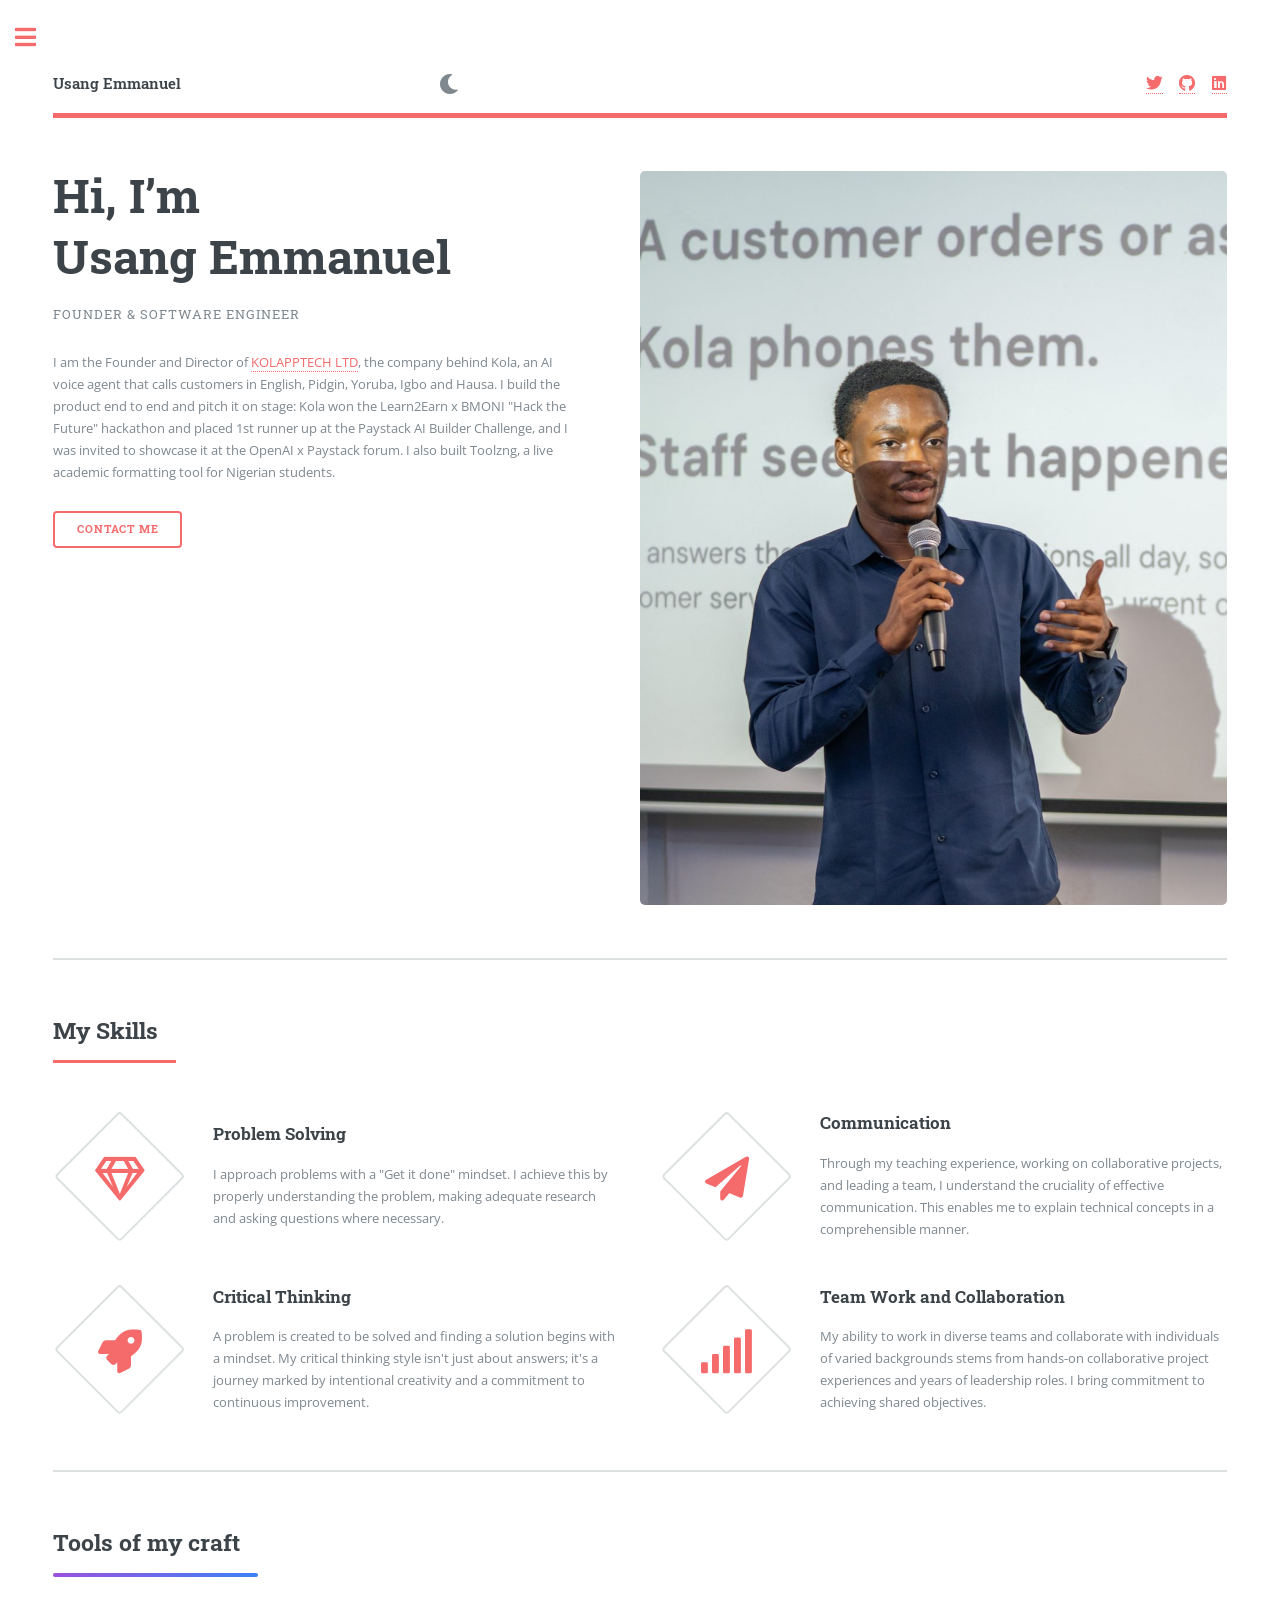
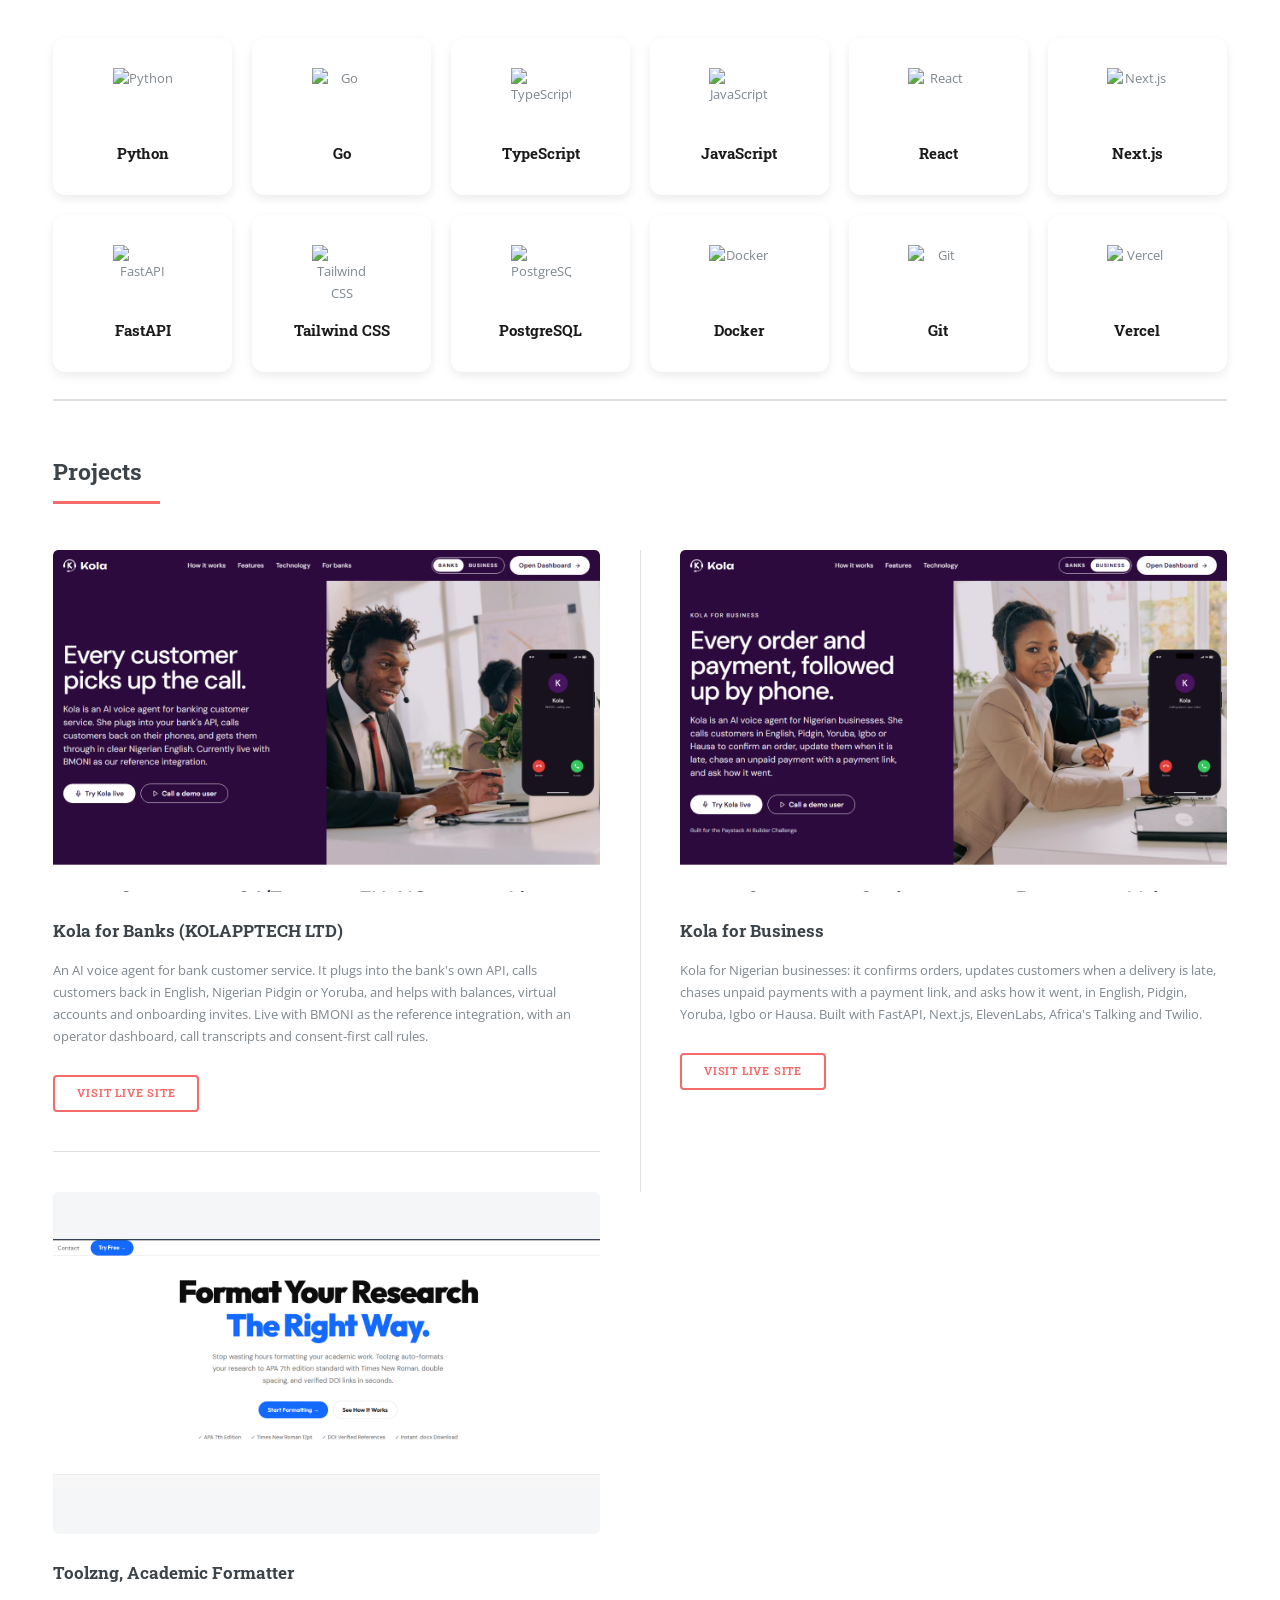
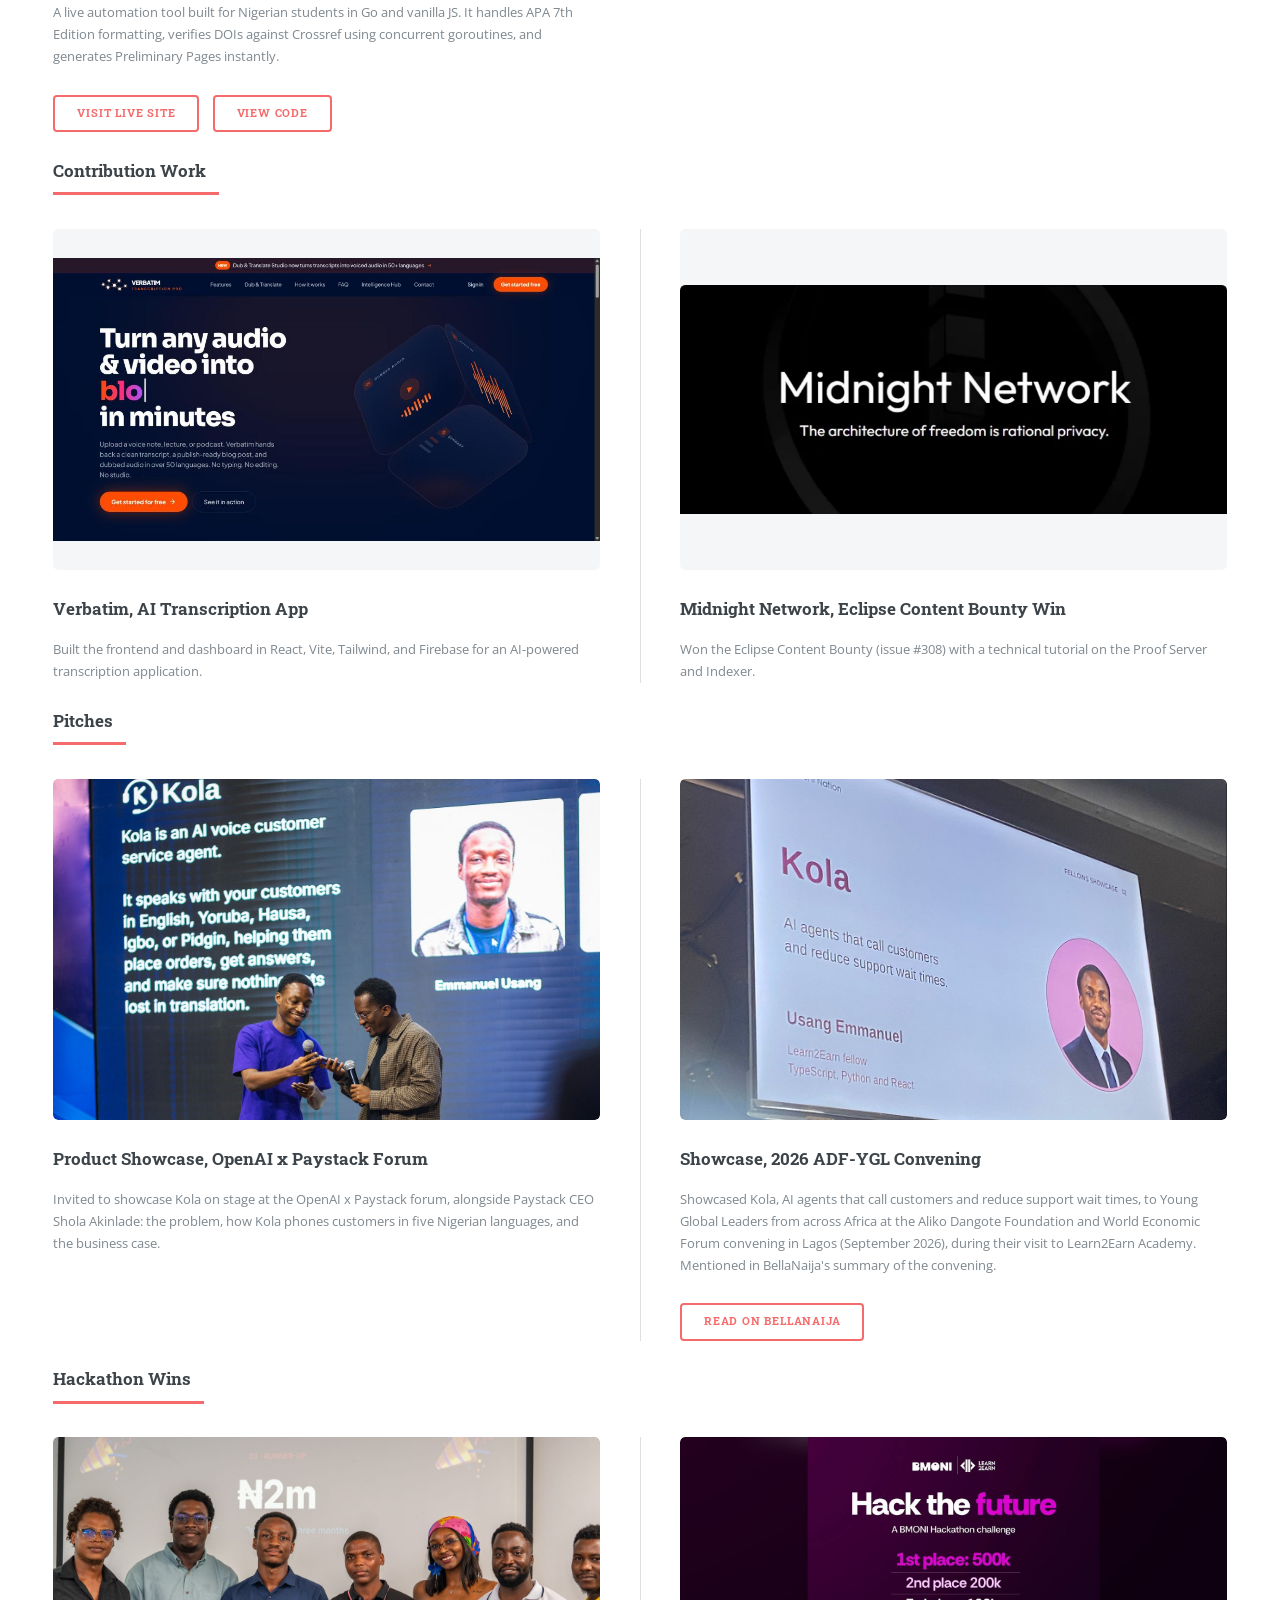
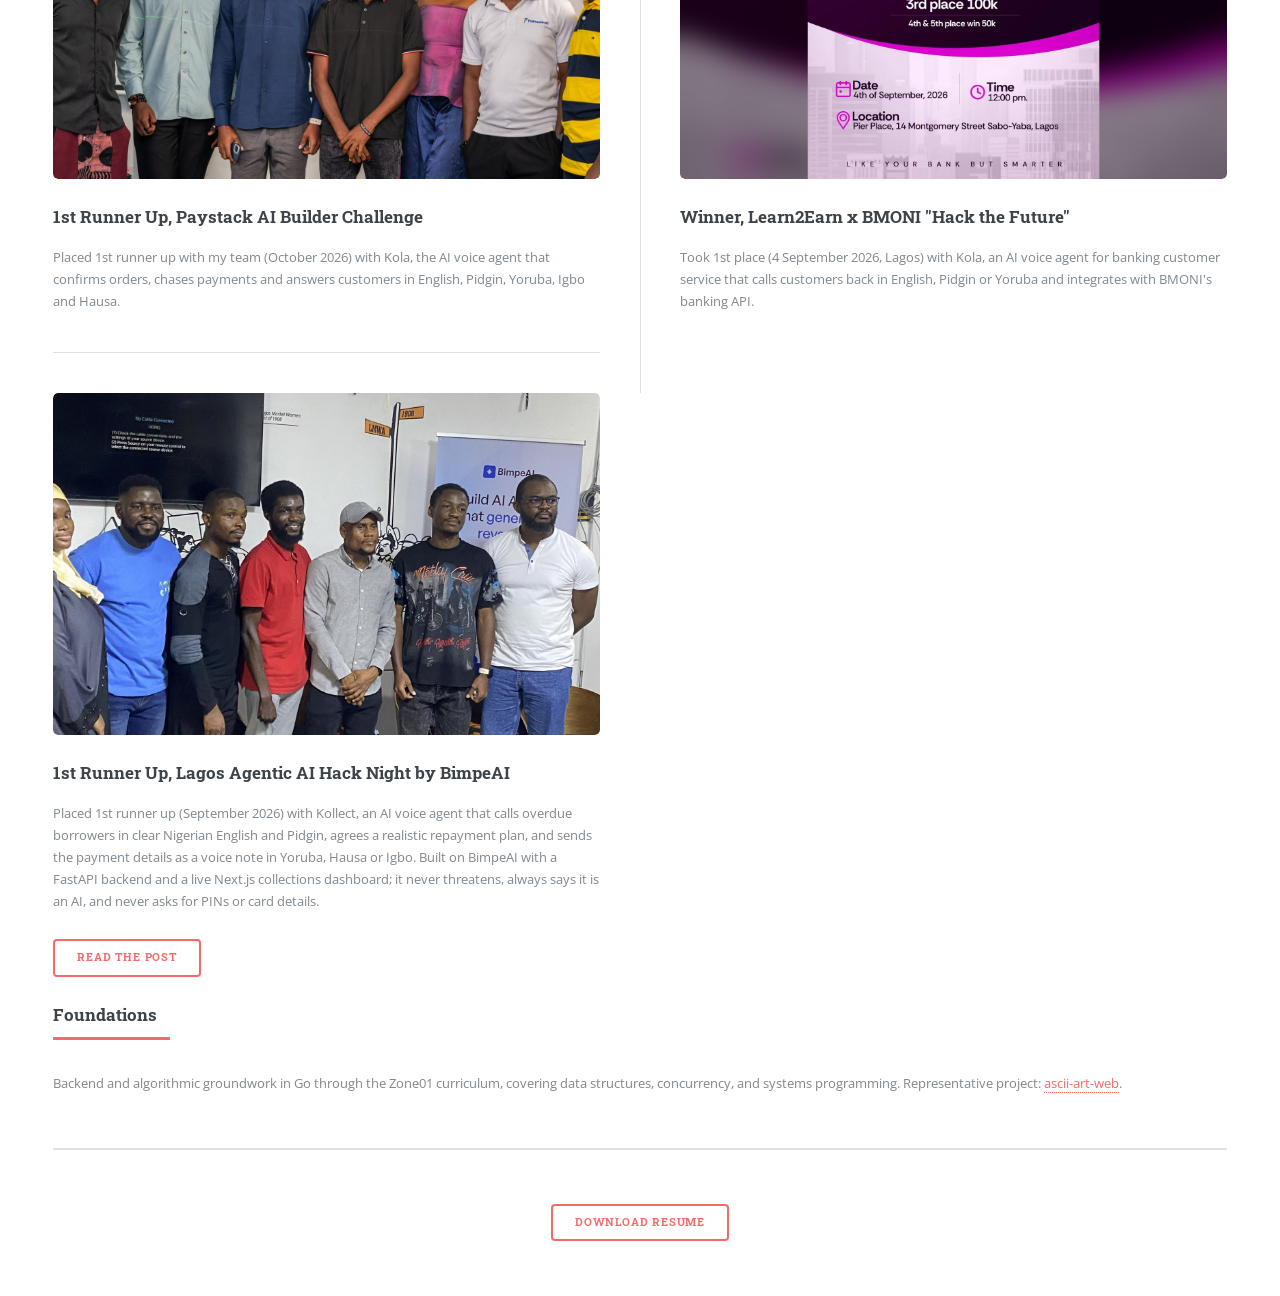
==== commit 123f5e2c: "fix(portfolio): Lagos Agentic AI Hack Night was 1st runner up with Kollect - Correct the BimpeAI Hac" ====
--- a/index.html
+++ b/index.html
@@ -1,356 +1,359 @@
-<!DOCTYPE HTML>
-<html>
-
-<head>
-    <title>Usang Emmanuel (Emmanuel Usang) | Founder &amp; Software Engineer, Lagos</title>
-    <meta charset="utf-8" />
-    <meta name="viewport" content="width=device-width, initial-scale=1, user-scalable=no" />
-    <meta name="description" content="Usang Emmanuel (also written Emmanuel Usang) is a Lagos-based software engineer and the founder of KOLAPPTECH LTD, maker of Kola, an AI voice agent for banks and businesses. Python, Go, TypeScript and voice AI." />
-    <meta name="author" content="Usang Emmanuel" />
-    <link rel="canonical" href="https://emmanuellsensai.dev/" />
-    <meta property="og:type" content="profile" />
-    <meta property="og:site_name" content="Usang Emmanuel" />
-    <meta property="og:title" content="Usang Emmanuel (Emmanuel Usang) | Founder &amp; Software Engineer" />
-    <meta property="og:description" content="Founder of KOLAPPTECH LTD and maker of Kola, an AI voice agent for banks and businesses. Software engineer in Lagos, Nigeria." />
-    <meta property="og:url" content="https://emmanuellsensai.dev/" />
-    <meta property="og:image" content="https://emmanuellsensai.dev/images/paystack-openai-shola.jpg" />
-    <meta property="og:image:alt" content="Usang Emmanuel on stage with Paystack CEO Shola Akinlade during his product showcase at the OpenAI x Paystack forum" />
-    <meta property="profile:first_name" content="Usang" />
-    <meta property="profile:last_name" content="Emmanuel" />
-    <meta name="twitter:card" content="summary_large_image" />
-    <meta name="twitter:title" content="Usang Emmanuel | Founder &amp; Software Engineer" />
-    <meta name="twitter:description" content="Founder of KOLAPPTECH LTD and maker of Kola, an AI voice agent for banks and businesses." />
-    <meta name="twitter:image" content="https://emmanuellsensai.dev/images/paystack-openai-shola.jpg" />
-    <link rel="stylesheet" href="assets/css/main.css?v=20261102" />
-    <script type="application/ld+json">
-    {
-      "@context": "https://schema.org",
-      "@graph": [
-        {
-          "@type": "Person",
-          "@id": "https://emmanuellsensai.dev/#person",
-          "name": "Usang Emmanuel",
-          "alternateName": ["Emmanuel Usang", "Emmanuel Usang Inyang", "Emmanuellsensai"],
-          "url": "https://emmanuellsensai.dev/",
-          "image": "https://emmanuellsensai.dev/images/usang-pitch.jpg",
-          "jobTitle": "Founder and Director, KOLAPPTECH LTD",
-          "description": "Software engineer and founder of KOLAPPTECH LTD, the company behind Kola, an AI voice agent for banks and businesses.",
-          "worksFor": { "@id": "https://www.kolapp.tech/#org" },
-          "address": { "@type": "PostalAddress", "addressLocality": "Lagos", "addressCountry": "NG" },
-          "knowsAbout": ["Software engineering", "Voice AI", "Python", "Go", "TypeScript", "AI voice agents", "Public speaking"],
-          "sameAs": [
-            "https://github.com/Emmanuellsensai",
-            "https://www.linkedin.com/in/usang-emmanuel-054b053a1/",
-            "https://x.com/emmanuellsensai",
-            "https://www.kolapp.tech"
-          ]
-        },
-        {
-          "@type": "Organization",
-          "@id": "https://www.kolapp.tech/#org",
-          "name": "KOLAPPTECH LTD",
-          "url": "https://www.kolapp.tech",
-          "founder": { "@id": "https://emmanuellsensai.dev/#person" }
-        },
-        {
-          "@type": "WebSite",
-          "@id": "https://emmanuellsensai.dev/#site",
-          "url": "https://emmanuellsensai.dev/",
-          "name": "Usang Emmanuel",
-          "author": { "@id": "https://emmanuellsensai.dev/#person" }
-        }
-      ]
-    }
-    </script>
-</head>
-
-<body class="is-preload">
-
-    <div id="wrapper">
-
-        <div id="main">
-            <div class="inner">
-
-                <header id="header" style="display: flex; align-items: center;">
-                    <a href="index.html" class="logo"><strong>Usang Emmanuel</strong></a>
-                    <a href="#" id="theme-toggle" class="icon solid fa-moon" style="font-size: 1.5em; border-bottom: none; margin-left: auto; margin-right: 15px; color: inherit; text-decoration: none;"></a>
-                    <ul class="icons" style="margin: 0;">
-                        <li><a href="https://x.com/emmanuellsensai"><span class="icon brands fa-twitter"><span class="label">Twitter</span></span></a></li>
-                        <li><a href="https://github.com/Emmanuellsensai"><span class="icon brands fa-github"><span class="label">GitHub</span></span></a></li>
-                        <li><a href="https://www.linkedin.com/in/usang-emmanuel-054b053a1/"><span class="icon brands fa-linkedin"><span class="label">LinkedIn</span></span></a></li>
-                    </ul>
-                </header>
-
-                <section id="banner">
-                    <div class="content">
-                        <header>
-                            <h1>Hi, I’m Usang&nbsp;Emmanuel</h1>
-                            <p>Founder &amp; Software Engineer</p>
-                        </header>
-                        <p>I am the Founder and Director of <a href="https://www.kolapp.tech">KOLAPPTECH LTD</a>, the company behind Kola, an AI voice agent that calls customers in English, Pidgin, Yoruba, Igbo and Hausa. I build the product end to end and pitch it on stage: Kola won the Learn2Earn x BMONI "Hack the Future" hackathon and placed 1st runner up at the Paystack AI Builder Challenge, and I was invited to showcase it at the OpenAI x Paystack forum. I also built Toolzng, a live academic formatting tool for Nigerian students.</p>
-                        <ul class="actions">
-                            <li><a href="mailto:emmanuelusang60@gmail.com?body=Hi%20Emmanuel," class="button big">Contact Me</a></li>
-                        </ul>
-                    </div>
-                    <span class="image object">
-                        <img src="images/usang-pitch.jpg" alt="Usang Emmanuel, founder of KOLAPPTECH LTD, pitching Kola on stage in Lagos" />
-                    </span>
-                </section>
-
-                <section>
-                    <header class="major">
-                        <h2>My Skills</h2>
-                    </header>
-                    <div class="features">
-                        <article>
-                            <span class="icon fa-gem"></span>
-                            <div class="content">
-                                <h3>Problem Solving</h3>
-                                <p>I approach problems with a "Get it done" mindset. I achieve this by properly understanding the problem, making adequate research and asking questions where necessary.</p>
-                            </div>
-                        </article>
-                        <article>
-                            <span class="icon solid fa-paper-plane"></span>
-                            <div class="content">
-                                <h3>Communication</h3>
-                                <p>Through my teaching experience, working on collaborative projects, and leading a team, I understand the cruciality of effective communication. This enables me to explain technical concepts in a comprehensible manner.</p>
-                            </div>
-                        </article>
-                        <article>
-                            <span class="icon solid fa-rocket"></span>
-                            <div class="content">
-                                <h3>Critical Thinking</h3>
-                                <p>A problem is created to be solved and finding a solution begins with a mindset. My critical thinking style isn't just about answers; it's a journey marked by intentional creativity and a commitment to continuous improvement.</p>
-                            </div>
-                        </article>
-                        <article>
-                            <span class="icon solid fa-signal"></span>
-                            <div class="content">
-                                <h3>Team Work and Collaboration</h3>
-                                <p>My ability to work in diverse teams and collaborate with individuals of varied backgrounds stems from hands-on collaborative project experiences and years of leadership roles. I bring commitment to achieving shared objectives.</p>
-                            </div>
-                        </article>
-                    </div>
-                </section>
-
-                <section>
-                    <header class="major">
-                        <h2 class="gradient-heading">Tools of my craft</h2>
-                    </header>
-                    <div class="tools-grid">
-                        <div class="tool-card">
-                            <img src="https://cdn.jsdelivr.net/gh/devicons/devicon@v2.16.0/icons/python/python-original.svg" alt="Python" loading="lazy" />
-                            <h4>Python</h4>
-                        </div>
-                        <div class="tool-card">
-                            <img src="https://cdn.jsdelivr.net/gh/devicons/devicon@v2.16.0/icons/go/go-original-wordmark.svg" alt="Go" loading="lazy" />
-                            <h4>Go</h4>
-                        </div>
-                        <div class="tool-card">
-                            <img src="https://cdn.jsdelivr.net/gh/devicons/devicon@v2.16.0/icons/typescript/typescript-original.svg" alt="TypeScript" loading="lazy" />
-                            <h4>TypeScript</h4>
-                        </div>
-                        <div class="tool-card">
-                            <img src="https://cdn.jsdelivr.net/gh/devicons/devicon@v2.16.0/icons/javascript/javascript-original.svg" alt="JavaScript" loading="lazy" />
-                            <h4>JavaScript</h4>
-                        </div>
-                        <div class="tool-card">
-                            <img src="https://cdn.jsdelivr.net/gh/devicons/devicon@v2.16.0/icons/react/react-original.svg" alt="React" loading="lazy" />
-                            <h4>React</h4>
-                        </div>
-                        <div class="tool-card">
-                            <img src="https://cdn.jsdelivr.net/gh/devicons/devicon@v2.16.0/icons/nextjs/nextjs-original.svg" alt="Next.js" class="invert-dark" loading="lazy" />
-                            <h4>Next.js</h4>
-                        </div>
-                        <div class="tool-card">
-                            <img src="https://cdn.jsdelivr.net/gh/devicons/devicon@v2.16.0/icons/fastapi/fastapi-original.svg" alt="FastAPI" loading="lazy" />
-                            <h4>FastAPI</h4>
-                        </div>
-                        <div class="tool-card">
-                            <img src="https://cdn.jsdelivr.net/gh/devicons/devicon@v2.16.0/icons/tailwindcss/tailwindcss-original.svg" alt="Tailwind CSS" loading="lazy" />
-                            <h4>Tailwind CSS</h4>
-                        </div>
-                        <div class="tool-card">
-                            <img src="https://cdn.jsdelivr.net/gh/devicons/devicon@v2.16.0/icons/postgresql/postgresql-original.svg" alt="PostgreSQL" loading="lazy" />
-                            <h4>PostgreSQL</h4>
-                        </div>
-                        <div class="tool-card">
-                            <img src="https://cdn.jsdelivr.net/gh/devicons/devicon@v2.16.0/icons/docker/docker-original.svg" alt="Docker" loading="lazy" />
-                            <h4>Docker</h4>
-                        </div>
-                        <div class="tool-card">
-                            <img src="https://cdn.jsdelivr.net/gh/devicons/devicon@v2.16.0/icons/git/git-original.svg" alt="Git" loading="lazy" />
-                            <h4>Git</h4>
-                        </div>
-                        <div class="tool-card">
-                            <img src="https://cdn.jsdelivr.net/gh/devicons/devicon@v2.16.0/icons/vercel/vercel-original.svg" alt="Vercel" class="invert-dark" loading="lazy" />
-                            <h4>Vercel</h4>
-                        </div>
-                    </div>
-                </section>
-
-                <section>
-                    <header class="major">
-                        <h2>Projects</h2>
-                    </header>
-                    <div class="posts">
-                        <article>
-                            <a href="https://www.kolapp.tech" class="image"><img src="images/kola.png" alt="Kola for Banks: AI voice agent for bank customer service in Nigeria, by KOLAPPTECH LTD" /></a>
-                            <h3>Kola for Banks (KOLAPPTECH LTD)</h3>
-                            <p>An AI voice agent for bank customer service. It plugs into the bank's own API, calls customers back in English, Nigerian Pidgin or Yoruba, and helps with balances, virtual accounts and onboarding invites. Live with BMONI as the reference integration, with an operator dashboard, call transcripts and consent-first call rules.</p>
-                            <ul class="actions">
-                                <li><a href="https://www.kolapp.tech/for-banks" class="button">Visit Live Site</a></li>
-                            </ul>
-                        </article>
-                        <article>
-                            <a href="https://business.kolapp.tech" class="image"><img src="images/kola-business.png" alt="Kola for Business: AI voice agent for orders and payments in five Nigerian languages" /></a>
-                            <h3>Kola for Business</h3>
-                            <p>Kola for Nigerian businesses: it confirms orders, updates customers when a delivery is late, chases unpaid payments with a payment link, and asks how it went, in English, Pidgin, Yoruba, Igbo or Hausa. Built with FastAPI, Next.js, ElevenLabs, Africa's Talking and Twilio.</p>
-                            <ul class="actions">
-                                <li><a href="https://business.kolapp.tech" class="button">Visit Live Site</a></li>
-                            </ul>
-                        </article>
-                        <article>
-                            <a href="https://toolzng.me" class="image"><img class="fit" src="images/toolzng.jpg" alt="Toolzng, an academic document formatting tool for Nigerian students" /></a>
-                            <h3>Toolzng, Academic Formatter</h3>
-                            <p>A live automation tool built for Nigerian students in Go and vanilla JS. It handles APA 7th Edition formatting, verifies DOIs against Crossref using concurrent goroutines, and generates Preliminary Pages instantly.</p>
-                            <ul class="actions">
-                                <li><a href="https://toolzng.me" class="button">Visit Live Site</a></li>
-                                <li><a href="https://github.com/Emmanuellsensai/toolzng-public" class="button">View Code</a></li>
-                            </ul>
-                        </article>
-                                            </div>
-                    <header class="major">
-                        <h3>Contribution Work</h3>
-                    </header>
-                    <div class="posts">
-                                                <article>
-                            <a href="https://verbatim.site" class="image"><img class="fit" src="images/verbatim.jpg" alt="Verbatim, an AI transcription app" /></a>
-                            <h3>Verbatim, AI Transcription App</h3>
-                            <p>Built the frontend and dashboard in React, Vite, Tailwind, and Firebase for an AI-powered transcription application.</p>
-                        </article>
-                        <article>
-                            <a href="https://dev.to/emmanuellsensai/proof-server-and-indexer-how-midnight-processes-transactions-1adn" class="image"><img class="fit" src="images/midnight-tutorial.png" alt="Tutorial by Usang Emmanuel on how Midnight Network proof servers and indexers process transactions" /></a>
-                            <h3>Midnight Network, Eclipse Content Bounty Win</h3>
-                            <p>Won the Eclipse Content Bounty (issue #308) with a technical tutorial on the Proof Server and Indexer.</p>
-                        </article>
-                    </div>
-                    <header class="major">
-                        <h3>Pitches</h3>
-                    </header>
-                    <div class="posts">
-                        <article>
-                            <a href="https://business.kolapp.tech" class="image"><img src="images/paystack-openai-shola.jpg" alt="Usang Emmanuel on stage with Paystack CEO Shola Akinlade during his product showcase at the OpenAI x Paystack forum" loading="lazy" /></a>
-                            <h3>Product Showcase, OpenAI x Paystack Forum</h3>
-                            <p>Invited to showcase Kola on stage at the OpenAI x Paystack forum, alongside Paystack CEO Shola Akinlade: the problem, how Kola phones customers in five Nigerian languages, and the business case.</p>
-                        </article>
-                        <article>
-                            <a href="https://www.kolapp.tech" class="image"><img src="images/dangote-ygl-showcase.jpg" alt="Kola showcase slide with Usang Emmanuel's photo at the 2026 Aliko Dangote Foundation and World Economic Forum Young Global Leaders Convening, Learn2Earn Academy, Lagos" loading="lazy" /></a>
-                            <h3>Showcase, 2026 ADF-YGL Convening</h3>
-                            <p>Showcased Kola, AI agents that call customers and reduce support wait times, to Young Global Leaders from across Africa at the Aliko Dangote Foundation and World Economic Forum convening in Lagos (September 2026), during their visit to Learn2Earn Academy. Mentioned in BellaNaija's summary of the convening.</p>
-                            <ul class="actions">
-                                <li><a href="https://www.bellanaija.com/2026/09/should-africa-face-forward-a-summary-of-the-2026-adf-ygl-convening-in-lagos/" class="button">Read on BellaNaija</a></li>
-                            </ul>
-                        </article>
-                    </div>
-                    <header class="major">
-                        <h3>Hackathon Wins</h3>
-                    </header>
-                    <div class="posts">
-                        <article>
-                            <a href="https://business.kolapp.tech" class="image"><img src="images/paystack-hackathon-team.jpg" alt="Usang Emmanuel and team, 1st runner up at the Paystack AI Builder Challenge" loading="lazy" /></a>
-                            <h3>1st Runner Up, Paystack AI Builder Challenge</h3>
-                            <p>Placed 1st runner up with my team (October 2026) with Kola, the AI voice agent that confirms orders, chases payments and answers customers in English, Pidgin, Yoruba, Igbo and Hausa.</p>
-                        </article>
-                        <article>
-                            <a href="https://www.kolapp.tech/for-banks" class="image"><img src="images/bmoni-hack-the-future.jpg" alt="Learn2Earn x BMONI Hack the Future hackathon poster, 4 September 2026, Lagos" loading="lazy" /></a>
-                            <h3>Winner, Learn2Earn x BMONI "Hack the Future"</h3>
-                            <p>Took 1st place (4 September 2026, Lagos) with Kola, an AI voice agent for banking customer service that calls customers back in English, Pidgin or Yoruba and integrates with BMONI's banking API.</p>
-                        </article>
-                        <article>
-                            <a href="https://www.kolapp.tech" class="image"><img src="images/lagos-ai-hacknight.jpg" alt="Usang Emmanuel with fellow builders at the Lagos AI Hacknight by BimpeAI" loading="lazy" /></a>
-                            <h3>Winner, Lagos AI Hacknight by BimpeAI</h3>
-                            <p>Won the Lagos AI Hacknight organized by BimpeAI, the Nigerian voice-AI platform.</p>
-                        </article>
-                    </div>
-                    <header class="major">
-                        <h3>Foundations</h3>
-                    </header>
-                    <p>Backend and algorithmic groundwork in Go through the Zone01 curriculum, covering data structures, concurrency, and systems programming. Representative project: <a href="https://github.com/Emmanuellsensai/ascii-art-web">ascii-art-web</a>.</p>
-                </section>
-
-                <section class="split contact">
-                    <ul class="actions special">
-                        <li><a href="Usang_Emmanuel_CV.pdf" class="button">Download Resume</a></li>
-                    </ul>
-                </section>
-
-            </div>
-        </div>
-
-        <div id="sidebar">
-            <div class="inner">
-
-                <section id="search" class="alt">
-                    <form method="post" action="#">
-                        <input type="text" name="query" id="query" placeholder="Search" />
-                    </form>
-                </section>
-
-                <nav id="menu">
-                    <header class="major">
-                        <h2>Menu</h2>
-                    </header>
-                    <ul>
-                        <li><a href="index.html">Homepage</a></li>
-                        <li><a href="generic.html">Projects</a></li>
-                        <li><a href="Usang_Emmanuel_CV.pdf">Download Resume</a></li>
-                    </ul>
-                </nav>
-
-                <section>
-                    <header class="major">
-                        <h2>Get in touch with me</h2>
-                    </header>
-                    <p>I am open to Fullstack and Backend Developer roles, partnerships with banks and businesses through KOLAPPTECH LTD, collaborative projects, and solving your business problems.</p>
-                    <ul class="contact">
-                        <li class="icon solid fa-envelope"><a href="mailto:emmanuelusang60@gmail.com">emmanuelusang60@gmail.com</a></li>
-                        <li class="icon solid fa-phone">(234) 80-2054-3916</li>
-                        <li class="icon solid fa-home">Yaba, Lagos, Nigeria<br /></li>
-                    </ul>
-                </section>
-                
-                <footer id="footer">
-                    <p class="copyright">&copy; 2026 Usang Emmanuel. All rights reserved. Design: <a href="https://html5up.net">HTML5 UP</a>.</p>
-                </footer>
-
-            </div>
-        </div>
-
-    </div>
-
-    <script src="assets/js/jquery.min.js"></script>
-    <script src="assets/js/browser.min.js"></script>
-    <script src="assets/js/breakpoints.min.js"></script>
-    <script src="assets/js/util.js"></script>
-    <script src="assets/js/main.js"></script>
-    <script>
-        const themeToggle = document.getElementById('theme-toggle');
-        themeToggle.addEventListener('click', function(e) {
-            e.preventDefault();
-            document.body.classList.toggle('dark-mode');
-            
-            if (document.body.classList.contains('dark-mode')) {
-                themeToggle.classList.remove('fa-moon');
-                themeToggle.classList.add('fa-sun');
-            } else {
-                themeToggle.classList.remove('fa-sun');
-                themeToggle.classList.add('fa-moon');
-            }
-        });
-    </script>
-
-</body>
-
-
-</html>
+<!DOCTYPE HTML>
+<html>
+
+<head>
+    <title>Usang Emmanuel (Emmanuel Usang) | Founder &amp; Software Engineer, Lagos</title>
+    <meta charset="utf-8" />
+    <meta name="viewport" content="width=device-width, initial-scale=1, user-scalable=no" />
+    <meta name="description" content="Usang Emmanuel (also written Emmanuel Usang) is a Lagos-based software engineer and the founder of KOLAPPTECH LTD, maker of Kola, an AI voice agent for banks and businesses. Python, Go, TypeScript and voice AI." />
+    <meta name="author" content="Usang Emmanuel" />
+    <link rel="canonical" href="https://emmanuellsensai.dev/" />
+    <meta property="og:type" content="profile" />
+    <meta property="og:site_name" content="Usang Emmanuel" />
+    <meta property="og:title" content="Usang Emmanuel (Emmanuel Usang) | Founder &amp; Software Engineer" />
+    <meta property="og:description" content="Founder of KOLAPPTECH LTD and maker of Kola, an AI voice agent for banks and businesses. Software engineer in Lagos, Nigeria." />
+    <meta property="og:url" content="https://emmanuellsensai.dev/" />
+    <meta property="og:image" content="https://emmanuellsensai.dev/images/paystack-openai-shola.jpg" />
+    <meta property="og:image:alt" content="Usang Emmanuel on stage with Paystack CEO Shola Akinlade during his product showcase at the OpenAI x Paystack forum" />
+    <meta property="profile:first_name" content="Usang" />
+    <meta property="profile:last_name" content="Emmanuel" />
+    <meta name="twitter:card" content="summary_large_image" />
+    <meta name="twitter:title" content="Usang Emmanuel | Founder &amp; Software Engineer" />
+    <meta name="twitter:description" content="Founder of KOLAPPTECH LTD and maker of Kola, an AI voice agent for banks and businesses." />
+    <meta name="twitter:image" content="https://emmanuellsensai.dev/images/paystack-openai-shola.jpg" />
+    <link rel="stylesheet" href="assets/css/main.css?v=20261102" />
+    <script type="application/ld+json">
+    {
+      "@context": "https://schema.org",
+      "@graph": [
+        {
+          "@type": "Person",
+          "@id": "https://emmanuellsensai.dev/#person",
+          "name": "Usang Emmanuel",
+          "alternateName": ["Emmanuel Usang", "Emmanuel Usang Inyang", "Emmanuellsensai"],
+          "url": "https://emmanuellsensai.dev/",
+          "image": "https://emmanuellsensai.dev/images/usang-pitch.jpg",
+          "jobTitle": "Founder and Director, KOLAPPTECH LTD",
+          "description": "Software engineer and founder of KOLAPPTECH LTD, the company behind Kola, an AI voice agent for banks and businesses.",
+          "worksFor": { "@id": "https://www.kolapp.tech/#org" },
+          "address": { "@type": "PostalAddress", "addressLocality": "Lagos", "addressCountry": "NG" },
+          "knowsAbout": ["Software engineering", "Voice AI", "Python", "Go", "TypeScript", "AI voice agents", "Public speaking"],
+          "sameAs": [
+            "https://github.com/Emmanuellsensai",
+            "https://www.linkedin.com/in/usang-emmanuel-054b053a1/",
+            "https://x.com/emmanuellsensai",
+            "https://www.kolapp.tech"
+          ]
+        },
+        {
+          "@type": "Organization",
+          "@id": "https://www.kolapp.tech/#org",
+          "name": "KOLAPPTECH LTD",
+          "url": "https://www.kolapp.tech",
+          "founder": { "@id": "https://emmanuellsensai.dev/#person" }
+        },
+        {
+          "@type": "WebSite",
+          "@id": "https://emmanuellsensai.dev/#site",
+          "url": "https://emmanuellsensai.dev/",
+          "name": "Usang Emmanuel",
+          "author": { "@id": "https://emmanuellsensai.dev/#person" }
+        }
+      ]
+    }
+    </script>
+</head>
+
+<body class="is-preload">
+
+    <div id="wrapper">
+
+        <div id="main">
+            <div class="inner">
+
+                <header id="header" style="display: flex; align-items: center;">
+                    <a href="index.html" class="logo"><strong>Usang Emmanuel</strong></a>
+                    <a href="#" id="theme-toggle" class="icon solid fa-moon" style="font-size: 1.5em; border-bottom: none; margin-left: auto; margin-right: 15px; color: inherit; text-decoration: none;"></a>
+                    <ul class="icons" style="margin: 0;">
+                        <li><a href="https://x.com/emmanuellsensai"><span class="icon brands fa-twitter"><span class="label">Twitter</span></span></a></li>
+                        <li><a href="https://github.com/Emmanuellsensai"><span class="icon brands fa-github"><span class="label">GitHub</span></span></a></li>
+                        <li><a href="https://www.linkedin.com/in/usang-emmanuel-054b053a1/"><span class="icon brands fa-linkedin"><span class="label">LinkedIn</span></span></a></li>
+                    </ul>
+                </header>
+
+                <section id="banner">
+                    <div class="content">
+                        <header>
+                            <h1>Hi, I’m Usang&nbsp;Emmanuel</h1>
+                            <p>Founder &amp; Software Engineer</p>
+                        </header>
+                        <p>I am the Founder and Director of <a href="https://www.kolapp.tech">KOLAPPTECH LTD</a>, the company behind Kola, an AI voice agent that calls customers in English, Pidgin, Yoruba, Igbo and Hausa. I build the product end to end and pitch it on stage: Kola won the Learn2Earn x BMONI "Hack the Future" hackathon and placed 1st runner up at the Paystack AI Builder Challenge, and I was invited to showcase it at the OpenAI x Paystack forum. I also built Toolzng, a live academic formatting tool for Nigerian students.</p>
+                        <ul class="actions">
+                            <li><a href="mailto:emmanuelusang60@gmail.com?body=Hi%20Emmanuel," class="button big">Contact Me</a></li>
+                        </ul>
+                    </div>
+                    <span class="image object">
+                        <img src="images/usang-pitch.jpg" alt="Usang Emmanuel, founder of KOLAPPTECH LTD, pitching Kola on stage in Lagos" />
+                    </span>
+                </section>
+
+                <section>
+                    <header class="major">
+                        <h2>My Skills</h2>
+                    </header>
+                    <div class="features">
+                        <article>
+                            <span class="icon fa-gem"></span>
+                            <div class="content">
+                                <h3>Problem Solving</h3>
+                                <p>I approach problems with a "Get it done" mindset. I achieve this by properly understanding the problem, making adequate research and asking questions where necessary.</p>
+                            </div>
+                        </article>
+                        <article>
+                            <span class="icon solid fa-paper-plane"></span>
+                            <div class="content">
+                                <h3>Communication</h3>
+                                <p>Through my teaching experience, working on collaborative projects, and leading a team, I understand the cruciality of effective communication. This enables me to explain technical concepts in a comprehensible manner.</p>
+                            </div>
+                        </article>
+                        <article>
+                            <span class="icon solid fa-rocket"></span>
+                            <div class="content">
+                                <h3>Critical Thinking</h3>
+                                <p>A problem is created to be solved and finding a solution begins with a mindset. My critical thinking style isn't just about answers; it's a journey marked by intentional creativity and a commitment to continuous improvement.</p>
+                            </div>
+                        </article>
+                        <article>
+                            <span class="icon solid fa-signal"></span>
+                            <div class="content">
+                                <h3>Team Work and Collaboration</h3>
+                                <p>My ability to work in diverse teams and collaborate with individuals of varied backgrounds stems from hands-on collaborative project experiences and years of leadership roles. I bring commitment to achieving shared objectives.</p>
+                            </div>
+                        </article>
+                    </div>
+                </section>
+
+                <section>
+                    <header class="major">
+                        <h2 class="gradient-heading">Tools of my craft</h2>
+                    </header>
+                    <div class="tools-grid">
+                        <div class="tool-card">
+                            <img src="https://cdn.jsdelivr.net/gh/devicons/devicon@v2.16.0/icons/python/python-original.svg" alt="Python" loading="lazy" />
+                            <h4>Python</h4>
+                        </div>
+                        <div class="tool-card">
+                            <img src="https://cdn.jsdelivr.net/gh/devicons/devicon@v2.16.0/icons/go/go-original-wordmark.svg" alt="Go" loading="lazy" />
+                            <h4>Go</h4>
+                        </div>
+                        <div class="tool-card">
+                            <img src="https://cdn.jsdelivr.net/gh/devicons/devicon@v2.16.0/icons/typescript/typescript-original.svg" alt="TypeScript" loading="lazy" />
+                            <h4>TypeScript</h4>
+                        </div>
+                        <div class="tool-card">
+                            <img src="https://cdn.jsdelivr.net/gh/devicons/devicon@v2.16.0/icons/javascript/javascript-original.svg" alt="JavaScript" loading="lazy" />
+                            <h4>JavaScript</h4>
+                        </div>
+                        <div class="tool-card">
+                            <img src="https://cdn.jsdelivr.net/gh/devicons/devicon@v2.16.0/icons/react/react-original.svg" alt="React" loading="lazy" />
+                            <h4>React</h4>
+                        </div>
+                        <div class="tool-card">
+                            <img src="https://cdn.jsdelivr.net/gh/devicons/devicon@v2.16.0/icons/nextjs/nextjs-original.svg" alt="Next.js" class="invert-dark" loading="lazy" />
+                            <h4>Next.js</h4>
+                        </div>
+                        <div class="tool-card">
+                            <img src="https://cdn.jsdelivr.net/gh/devicons/devicon@v2.16.0/icons/fastapi/fastapi-original.svg" alt="FastAPI" loading="lazy" />
+                            <h4>FastAPI</h4>
+                        </div>
+                        <div class="tool-card">
+                            <img src="https://cdn.jsdelivr.net/gh/devicons/devicon@v2.16.0/icons/tailwindcss/tailwindcss-original.svg" alt="Tailwind CSS" loading="lazy" />
+                            <h4>Tailwind CSS</h4>
+                        </div>
+                        <div class="tool-card">
+                            <img src="https://cdn.jsdelivr.net/gh/devicons/devicon@v2.16.0/icons/postgresql/postgresql-original.svg" alt="PostgreSQL" loading="lazy" />
+                            <h4>PostgreSQL</h4>
+                        </div>
+                        <div class="tool-card">
+                            <img src="https://cdn.jsdelivr.net/gh/devicons/devicon@v2.16.0/icons/docker/docker-original.svg" alt="Docker" loading="lazy" />
+                            <h4>Docker</h4>
+                        </div>
+                        <div class="tool-card">
+                            <img src="https://cdn.jsdelivr.net/gh/devicons/devicon@v2.16.0/icons/git/git-original.svg" alt="Git" loading="lazy" />
+                            <h4>Git</h4>
+                        </div>
+                        <div class="tool-card">
+                            <img src="https://cdn.jsdelivr.net/gh/devicons/devicon@v2.16.0/icons/vercel/vercel-original.svg" alt="Vercel" class="invert-dark" loading="lazy" />
+                            <h4>Vercel</h4>
+                        </div>
+                    </div>
+                </section>
+
+                <section>
+                    <header class="major">
+                        <h2>Projects</h2>
+                    </header>
+                    <div class="posts">
+                        <article>
+                            <a href="https://www.kolapp.tech" class="image"><img src="images/kola.png" alt="Kola for Banks: AI voice agent for bank customer service in Nigeria, by KOLAPPTECH LTD" /></a>
+                            <h3>Kola for Banks (KOLAPPTECH LTD)</h3>
+                            <p>An AI voice agent for bank customer service. It plugs into the bank's own API, calls customers back in English, Nigerian Pidgin or Yoruba, and helps with balances, virtual accounts and onboarding invites. Live with BMONI as the reference integration, with an operator dashboard, call transcripts and consent-first call rules.</p>
+                            <ul class="actions">
+                                <li><a href="https://www.kolapp.tech/for-banks" class="button">Visit Live Site</a></li>
+                            </ul>
+                        </article>
+                        <article>
+                            <a href="https://business.kolapp.tech" class="image"><img src="images/kola-business.png" alt="Kola for Business: AI voice agent for orders and payments in five Nigerian languages" /></a>
+                            <h3>Kola for Business</h3>
+                            <p>Kola for Nigerian businesses: it confirms orders, updates customers when a delivery is late, chases unpaid payments with a payment link, and asks how it went, in English, Pidgin, Yoruba, Igbo or Hausa. Built with FastAPI, Next.js, ElevenLabs, Africa's Talking and Twilio.</p>
+                            <ul class="actions">
+                                <li><a href="https://business.kolapp.tech" class="button">Visit Live Site</a></li>
+                            </ul>
+                        </article>
+                        <article>
+                            <a href="https://toolzng.me" class="image"><img class="fit" src="images/toolzng.jpg" alt="Toolzng, an academic document formatting tool for Nigerian students" /></a>
+                            <h3>Toolzng, Academic Formatter</h3>
+                            <p>A live automation tool built for Nigerian students in Go and vanilla JS. It handles APA 7th Edition formatting, verifies DOIs against Crossref using concurrent goroutines, and generates Preliminary Pages instantly.</p>
+                            <ul class="actions">
+                                <li><a href="https://toolzng.me" class="button">Visit Live Site</a></li>
+                                <li><a href="https://github.com/Emmanuellsensai/toolzng-public" class="button">View Code</a></li>
+                            </ul>
+                        </article>
+                                            </div>
+                    <header class="major">
+                        <h3>Contribution Work</h3>
+                    </header>
+                    <div class="posts">
+                                                <article>
+                            <a href="https://verbatim.site" class="image"><img class="fit" src="images/verbatim.jpg" alt="Verbatim, an AI transcription app" /></a>
+                            <h3>Verbatim, AI Transcription App</h3>
+                            <p>Built the frontend and dashboard in React, Vite, Tailwind, and Firebase for an AI-powered transcription application.</p>
+                        </article>
+                        <article>
+                            <a href="https://dev.to/emmanuellsensai/proof-server-and-indexer-how-midnight-processes-transactions-1adn" class="image"><img class="fit" src="images/midnight-tutorial.png" alt="Tutorial by Usang Emmanuel on how Midnight Network proof servers and indexers process transactions" /></a>
+                            <h3>Midnight Network, Eclipse Content Bounty Win</h3>
+                            <p>Won the Eclipse Content Bounty (issue #308) with a technical tutorial on the Proof Server and Indexer.</p>
+                        </article>
+                    </div>
+                    <header class="major">
+                        <h3>Pitches</h3>
+                    </header>
+                    <div class="posts">
+                        <article>
+                            <a href="https://business.kolapp.tech" class="image"><img src="images/paystack-openai-shola.jpg" alt="Usang Emmanuel on stage with Paystack CEO Shola Akinlade during his product showcase at the OpenAI x Paystack forum" loading="lazy" /></a>
+                            <h3>Product Showcase, OpenAI x Paystack Forum</h3>
+                            <p>Invited to showcase Kola on stage at the OpenAI x Paystack forum, alongside Paystack CEO Shola Akinlade: the problem, how Kola phones customers in five Nigerian languages, and the business case.</p>
+                        </article>
+                        <article>
+                            <a href="https://www.kolapp.tech" class="image"><img src="images/dangote-ygl-showcase.jpg" alt="Kola showcase slide with Usang Emmanuel's photo at the 2026 Aliko Dangote Foundation and World Economic Forum Young Global Leaders Convening, Learn2Earn Academy, Lagos" loading="lazy" /></a>
+                            <h3>Showcase, 2026 ADF-YGL Convening</h3>
+                            <p>Showcased Kola, AI agents that call customers and reduce support wait times, to Young Global Leaders from across Africa at the Aliko Dangote Foundation and World Economic Forum convening in Lagos (September 2026), during their visit to Learn2Earn Academy. Mentioned in BellaNaija's summary of the convening.</p>
+                            <ul class="actions">
+                                <li><a href="https://www.bellanaija.com/2026/09/should-africa-face-forward-a-summary-of-the-2026-adf-ygl-convening-in-lagos/" class="button">Read on BellaNaija</a></li>
+                            </ul>
+                        </article>
+                    </div>
+                    <header class="major">
+                        <h3>Hackathon Wins</h3>
+                    </header>
+                    <div class="posts">
+                        <article>
+                            <a href="https://business.kolapp.tech" class="image"><img src="images/paystack-hackathon-team.jpg" alt="Usang Emmanuel and team, 1st runner up at the Paystack AI Builder Challenge" loading="lazy" /></a>
+                            <h3>1st Runner Up, Paystack AI Builder Challenge</h3>
+                            <p>Placed 1st runner up with my team (October 2026) with Kola, the AI voice agent that confirms orders, chases payments and answers customers in English, Pidgin, Yoruba, Igbo and Hausa.</p>
+                        </article>
+                        <article>
+                            <a href="https://www.kolapp.tech/for-banks" class="image"><img src="images/bmoni-hack-the-future.jpg" alt="Learn2Earn x BMONI Hack the Future hackathon poster, 4 September 2026, Lagos" loading="lazy" /></a>
+                            <h3>Winner, Learn2Earn x BMONI "Hack the Future"</h3>
+                            <p>Took 1st place (4 September 2026, Lagos) with Kola, an AI voice agent for banking customer service that calls customers back in English, Pidgin or Yoruba and integrates with BMONI's banking API.</p>
+                        </article>
+                        <article>
+                            <a href="https://www.kolapp.tech" class="image"><img src="images/lagos-ai-hacknight.jpg" alt="Usang Emmanuel with fellow builders at the Lagos Agentic AI Hack Night by BimpeAI, where Kollect placed 1st runner up" loading="lazy" /></a>
+                            <h3>1st Runner Up, Lagos Agentic AI Hack Night by BimpeAI</h3>
+                            <p>Placed 1st runner up (September 2026) with Kollect, an AI voice agent that calls overdue borrowers in clear Nigerian English and Pidgin, agrees a realistic repayment plan, and sends the payment details as a voice note in Yoruba, Hausa or Igbo. Built on BimpeAI with a FastAPI backend and a live Next.js collections dashboard; it never threatens, always says it is an AI, and never asks for PINs or card details.</p>
+                            <ul class="actions">
+                                <li><a href="https://www.linkedin.com/posts/emmanuel-usang-054b053a1_hackathon-tech-softwareengineering-ugcPost-7512272400873566208-q_WS/" class="button">Read the Post</a></li>
+                            </ul>
+                        </article>
+                    </div>
+                    <header class="major">
+                        <h3>Foundations</h3>
+                    </header>
+                    <p>Backend and algorithmic groundwork in Go through the Zone01 curriculum, covering data structures, concurrency, and systems programming. Representative project: <a href="https://github.com/Emmanuellsensai/ascii-art-web">ascii-art-web</a>.</p>
+                </section>
+
+                <section class="split contact">
+                    <ul class="actions special">
+                        <li><a href="Usang_Emmanuel_CV.pdf" class="button">Download Resume</a></li>
+                    </ul>
+                </section>
+
+            </div>
+        </div>
+
+        <div id="sidebar">
+            <div class="inner">
+
+                <section id="search" class="alt">
+                    <form method="post" action="#">
+                        <input type="text" name="query" id="query" placeholder="Search" />
+                    </form>
+                </section>
+
+                <nav id="menu">
+                    <header class="major">
+                        <h2>Menu</h2>
+                    </header>
+                    <ul>
+                        <li><a href="index.html">Homepage</a></li>
+                        <li><a href="generic.html">Projects</a></li>
+                        <li><a href="Usang_Emmanuel_CV.pdf">Download Resume</a></li>
+                    </ul>
+                </nav>
+
+                <section>
+                    <header class="major">
+                        <h2>Get in touch with me</h2>
+                    </header>
+                    <p>I am open to Fullstack and Backend Developer roles, partnerships with banks and businesses through KOLAPPTECH LTD, collaborative projects, and solving your business problems.</p>
+                    <ul class="contact">
+                        <li class="icon solid fa-envelope"><a href="mailto:emmanuelusang60@gmail.com">emmanuelusang60@gmail.com</a></li>
+                        <li class="icon solid fa-phone">(234) 80-2054-3916</li>
+                        <li class="icon solid fa-home">Yaba, Lagos, Nigeria<br /></li>
+                    </ul>
+                </section>
+                
+                <footer id="footer">
+                    <p class="copyright">&copy; 2026 Usang Emmanuel. All rights reserved. Design: <a href="https://html5up.net">HTML5 UP</a>.</p>
+                </footer>
+
+            </div>
+        </div>
+
+    </div>
+
+    <script src="assets/js/jquery.min.js"></script>
+    <script src="assets/js/browser.min.js"></script>
+    <script src="assets/js/breakpoints.min.js"></script>
+    <script src="assets/js/util.js"></script>
+    <script src="assets/js/main.js"></script>
+    <script>
+        const themeToggle = document.getElementById('theme-toggle');
+        themeToggle.addEventListener('click', function(e) {
+            e.preventDefault();
+            document.body.classList.toggle('dark-mode');
+            
+            if (document.body.classList.contains('dark-mode')) {
+                themeToggle.classList.remove('fa-moon');
+                themeToggle.classList.add('fa-sun');
+            } else {
+                themeToggle.classList.remove('fa-sun');
+                themeToggle.classList.add('fa-moon');
+            }
+        });
+    </script>
+
+</body>
+
+
+</html>
